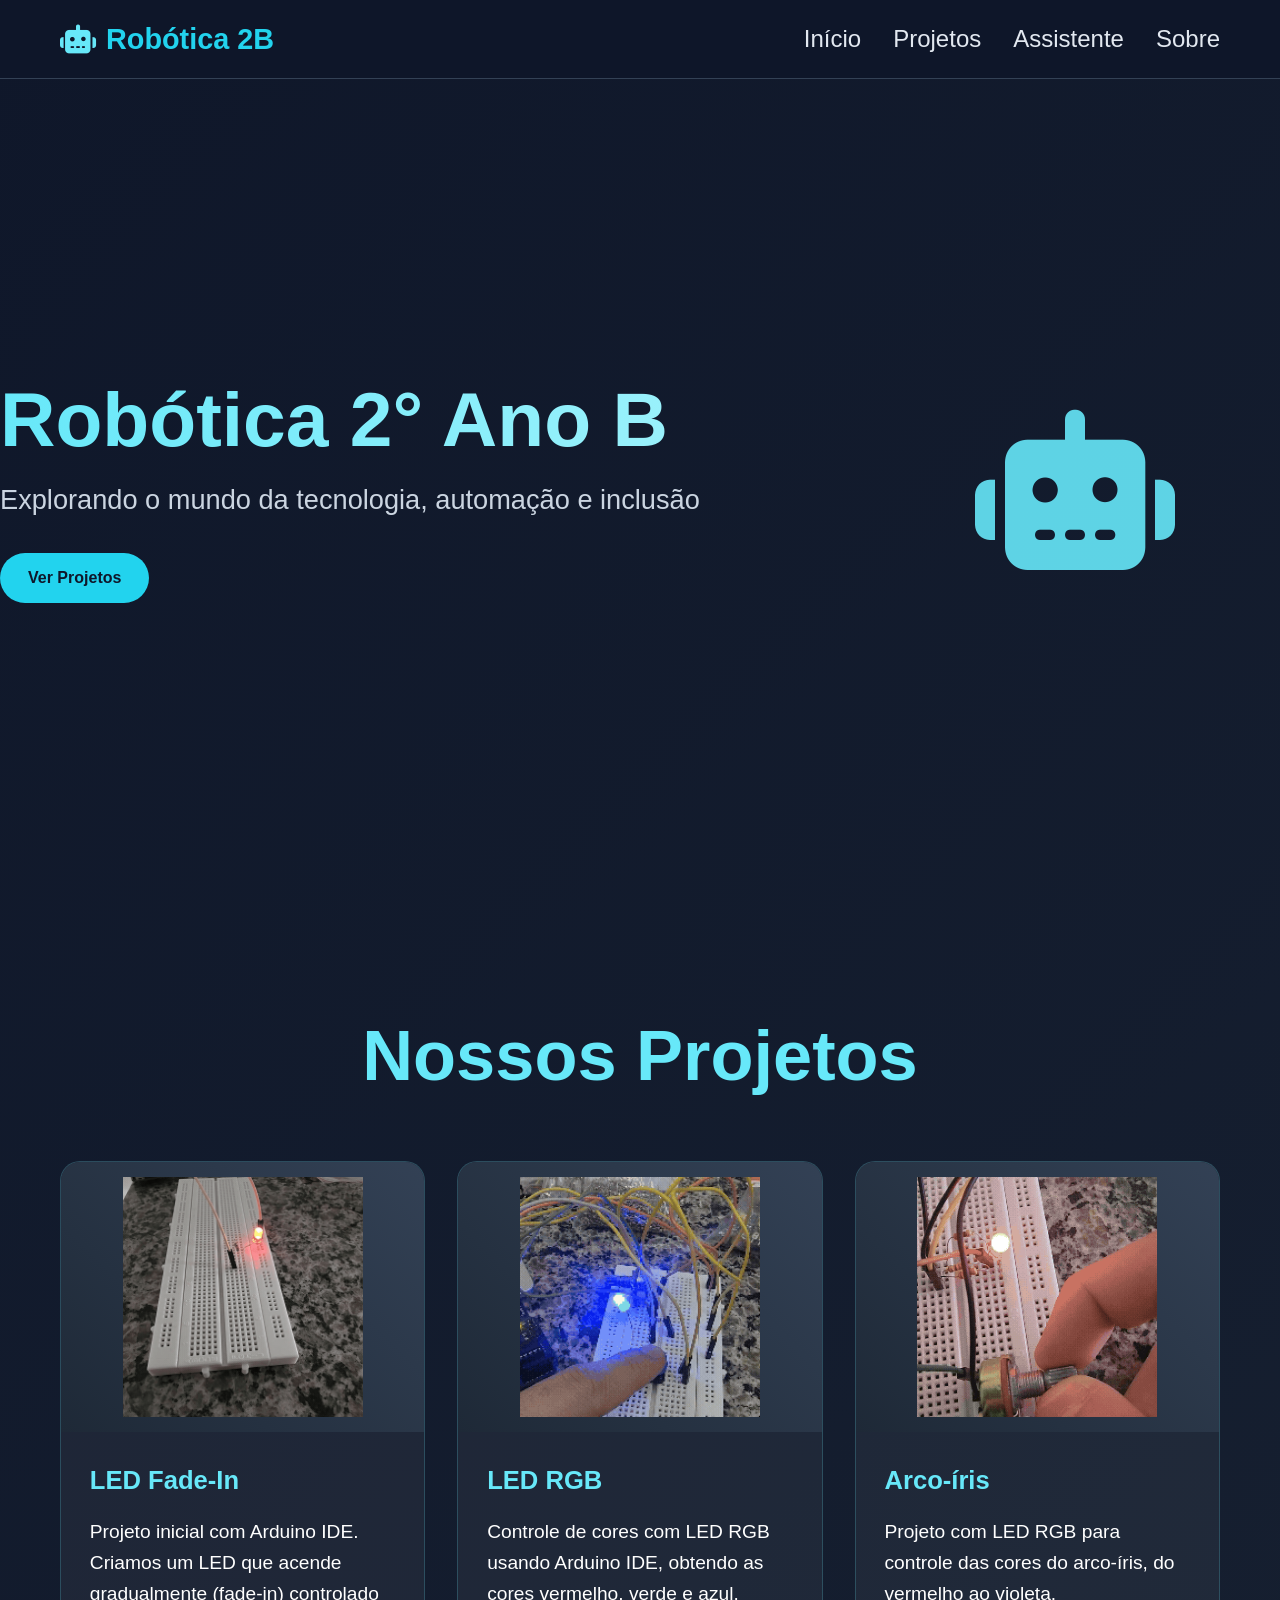
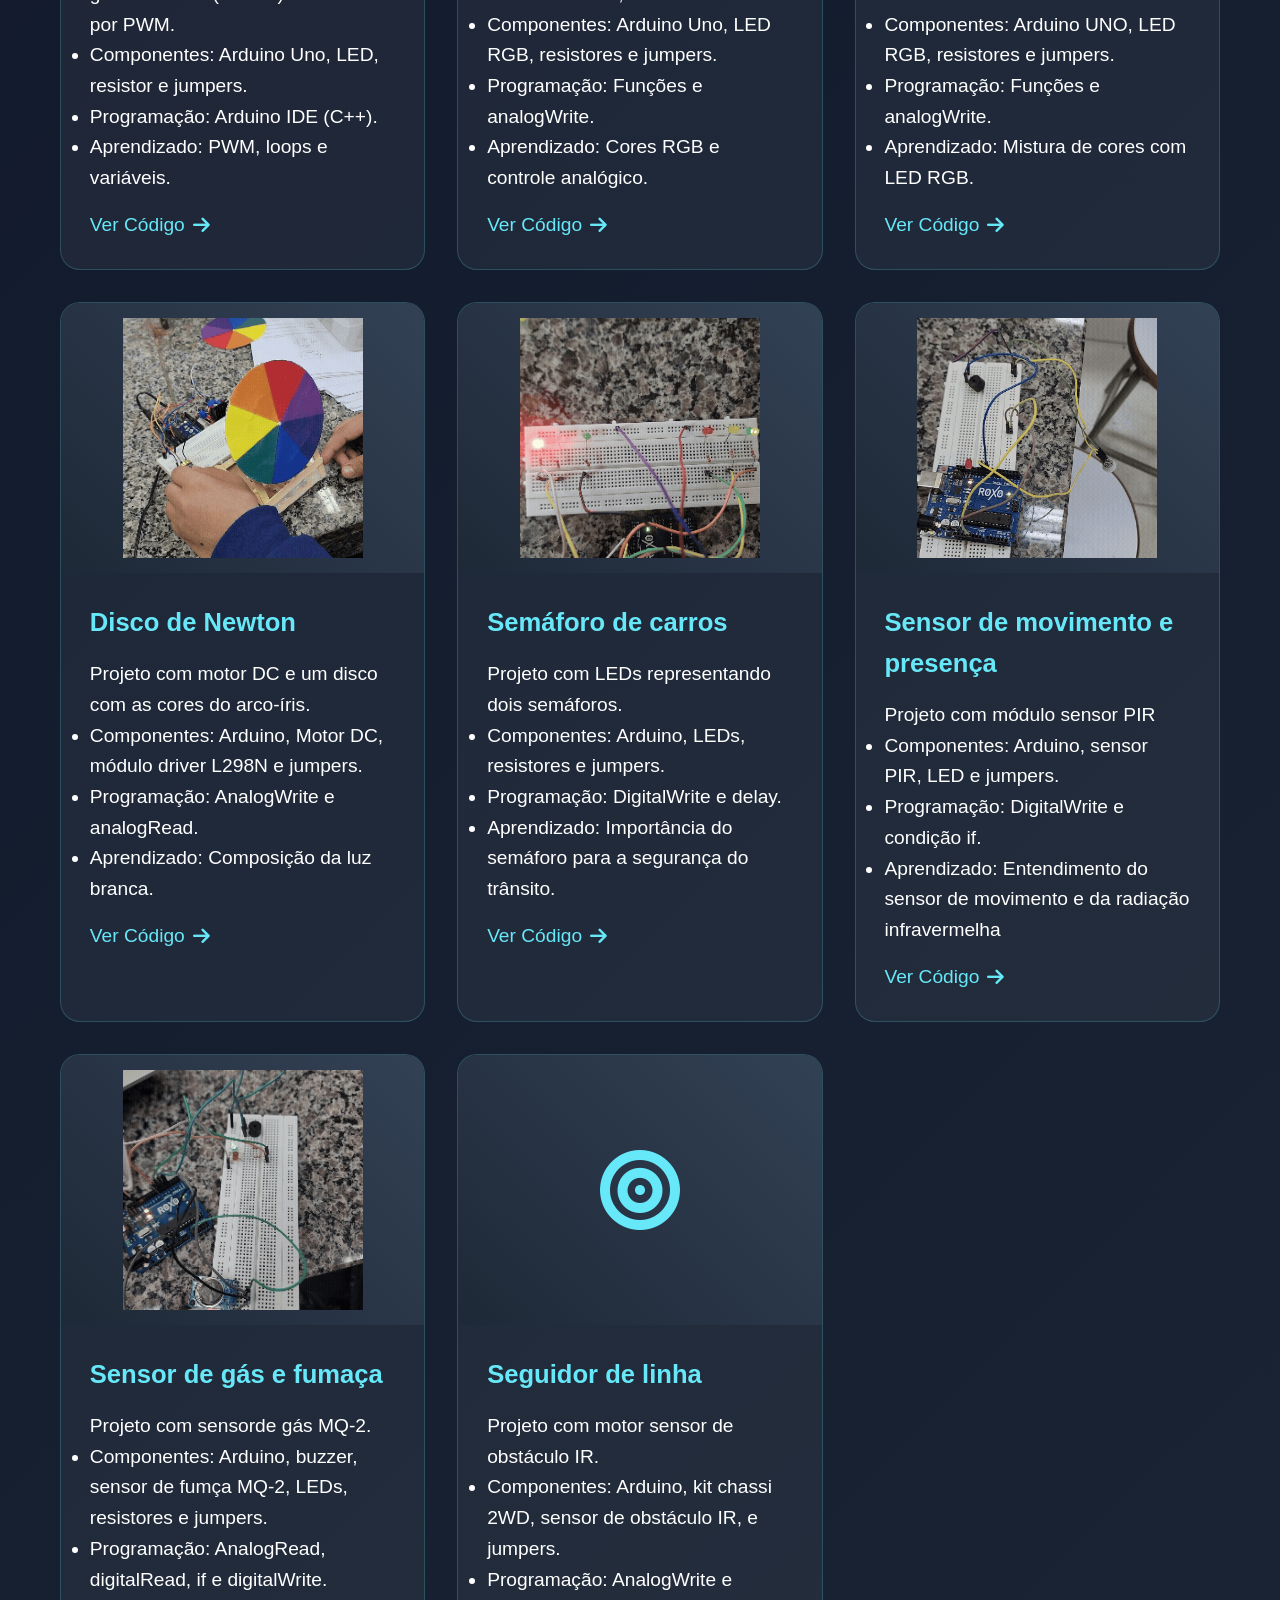
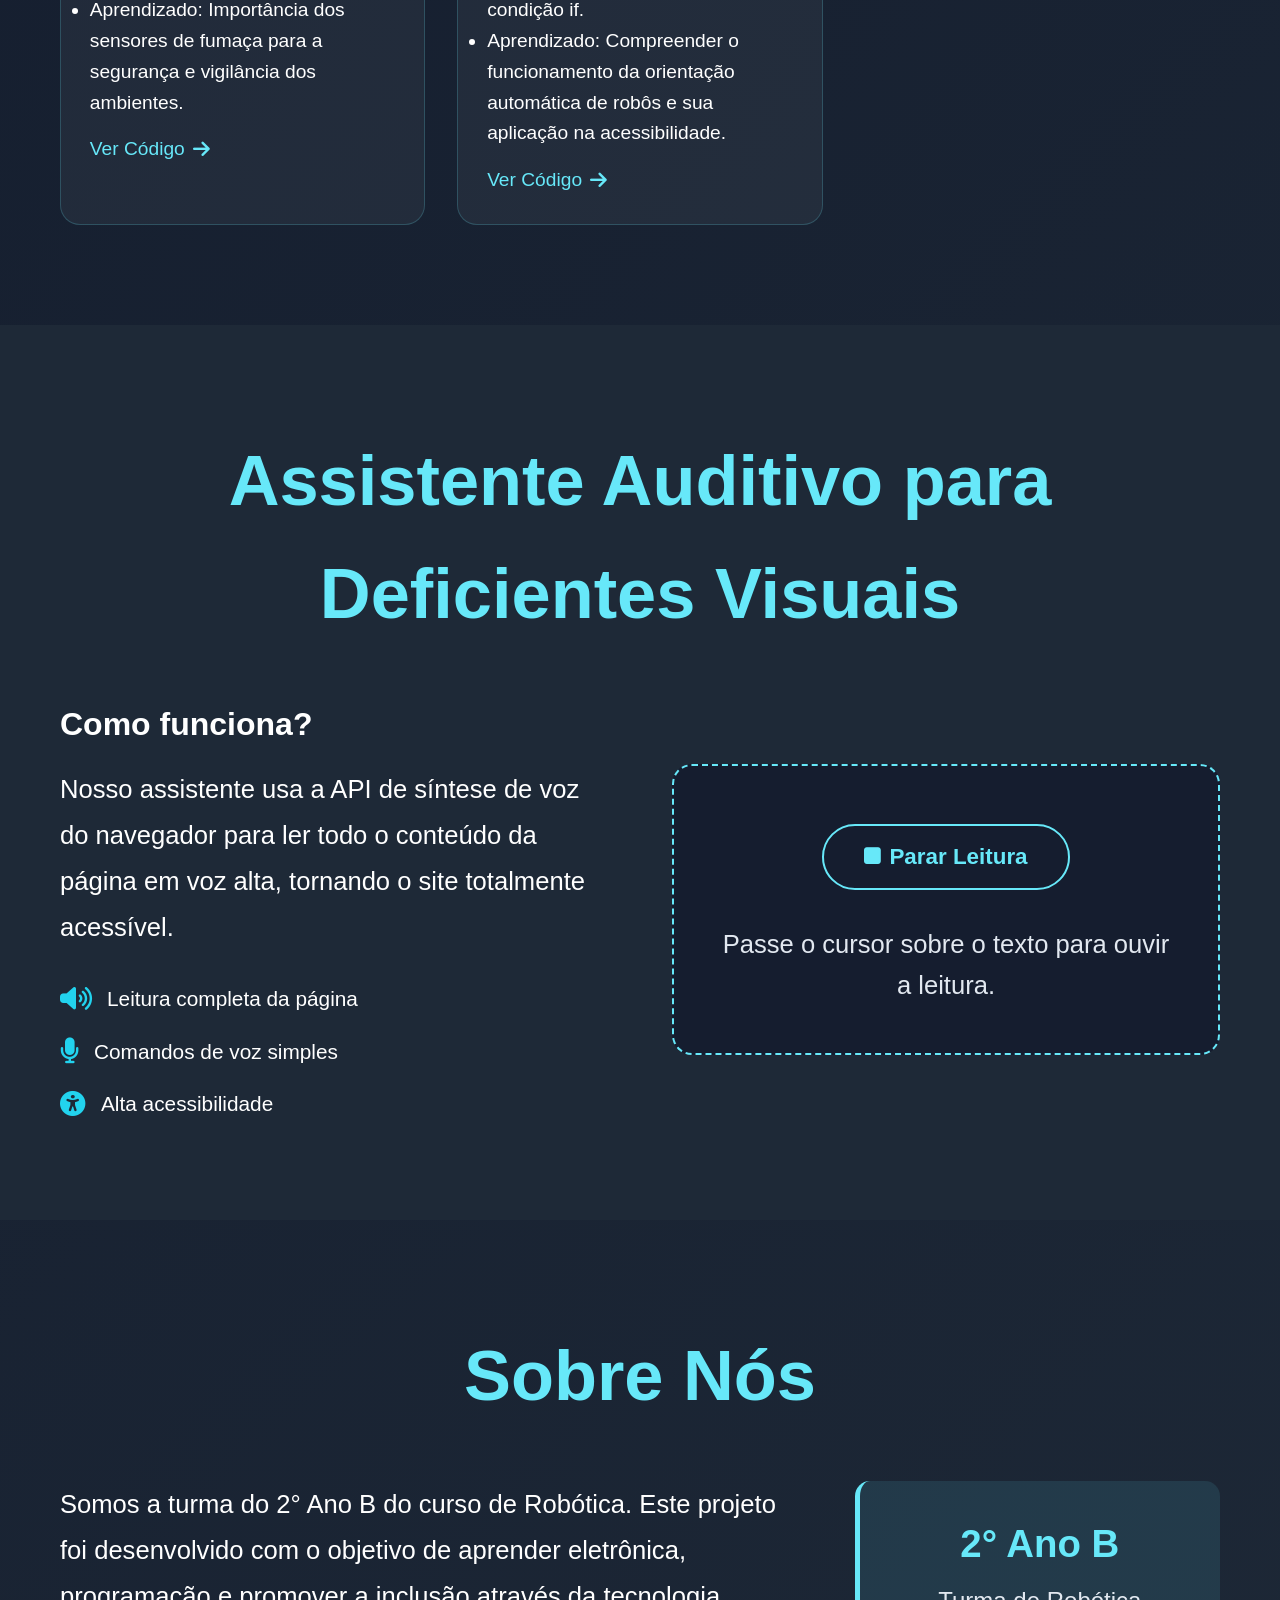
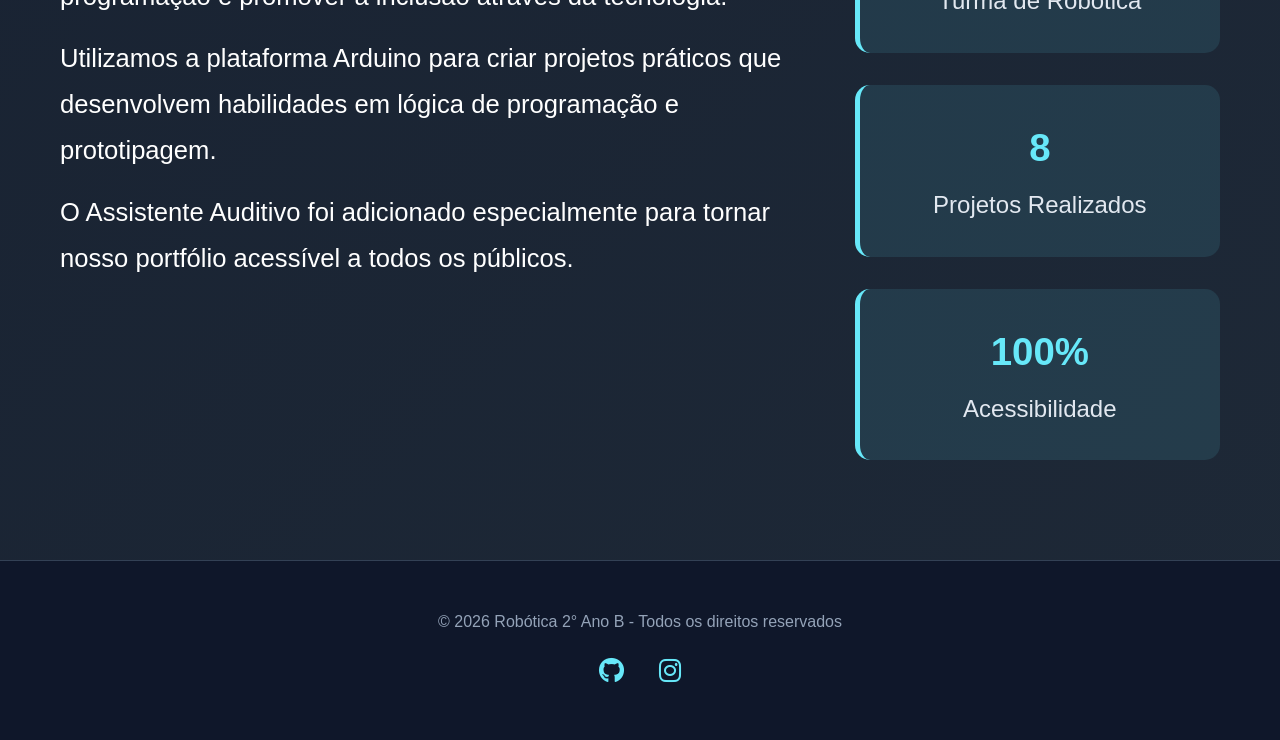
==== index.html @ 0f28f38a "Update index.html" ====
<!DOCTYPE html>
<html lang="pt-BR">
<head>
    <meta charset="UTF-8">
    <meta name="viewport" content="width=device-width, initial-scale=1.0">
    <title>Robótica 2°Ano B</title>
    <link rel="stylesheet" href="style.css">
    <link rel="stylesheet" href="https://cdnjs.cloudflare.com/ajax/libs/font-awesome/6.5.1/css/all.min.css">
</head>
<body>
    <!-- Navbar -->
    <nav class="navbar">
        <div class="container">
            <div class="logo">
                <i class="fas fa-robot"></i>
                <span>Robótica 2B</span>
            </div>
            <ul class="nav-links">
                <li><a href="#home">Início</a></li>
                <li><a href="#projetos">Projetos</a></li>
                <li><a href="#assistente">Assistente</a></li>
                <li><a href="#sobre">Sobre</a></li>
            </ul>
    
        </div>
    </nav>

    <!-- Hero -->
    <section id="home" class="hero">
        <div class="hero-content">
            <h1>Robótica 2° Ano&nbsp;B</h1>
            <p>Explorando o mundo da tecnologia, automação e inclusão</p>
            <div class="hero-buttons">
                <a href="#projetos" class="btn primary">Ver Projetos</a>
                
            </div>
        </div>
        <div class="hero-image">
            <i class="fas fa-robot fa-10x"></i>
        </div>
    </section>

    <!-- Projetos -->
    <section id="projetos" class="section">
        <div class="container">
            <h2>Nossos Projetos</h2>
            <div class="projects-grid">
                
                <!-- Projeto 1 - LED Fade-In -->
                <div class="project-card">
                    <div class="card-image">
                        <img src="img/ledfadein.gif" alt="LED Fade-In" class="project-gif">
                    </div>
                    <div class="card-content">
                        <h3>LED Fade-In</h3>
                        <p>Projeto inicial com Arduino IDE. Criamos um LED que acende gradualmente (fade-in) controlado por PWM.</p>
                        <ul>
                            <li>Componentes: Arduino Uno, LED, resistor e jumpers.</li>
                            <li>Programação: Arduino IDE (C++).</li>
                            <li>Aprendizado: PWM, loops e variáveis.</li>
                        </ul>
                       <a href="Codigos/ledfadein.html"
   target="_blank"
   class="project-link">

    Ver Código

    <i class="fas fa-arrow-right"></i>

</a>
                    </div>
                </div>

                <!-- Projeto 2 - LED RGB -->
                <div class="project-card">
                    <div class="card-image">
                        <img src="img/ledrgb.gif" alt="LED RGB" class="project-gif">
                    </div>
                    <div class="card-content">
                        <h3>LED RGB</h3>
                        <p>Controle de cores com LED RGB usando Arduino IDE, obtendo as cores vermelho, verde e azul.</p>
                        <ul>
                            <li>Componentes: Arduino Uno, LED RGB, resistores e jumpers.</li>
                            <li>Programação: Funções e analogWrite.</li>
                            <li>Aprendizado: Cores RGB e controle analógico.</li>
                        </ul>
                       <a href="Codigos/ledrgb.html"
   target="_blank"
   class="project-link">

    Ver Código

    <i class="fas fa-arrow-right"></i>

</a>
                    </div>
                </div>

                <!-- Projeto 3 - Arco-íris -->
                <div class="project-card">
                    <div class="card-image">
                        <img src="img/arcoiris.gif" alt="Arco-íris" class="project-gif">
                    </div>
                    <div class="card-content">
                        <h3>Arco-íris</h3>
                        <p>Projeto com LED RGB para controle das cores do arco-íris, do vermelho ao violeta.</p>
                        <ul>
                            <li>Componentes: Arduino UNO, LED RGB, resistores e jumpers.</li>
                            <li>Programação: Funções e analogWrite.</li>
                            <li>Aprendizado: Mistura de cores com LED RGB.</li>
                        </ul>
                       <a href="Codigos/arcoiris.html"
   target="_blank"
   class="project-link">

    Ver Código

    <i class="fas fa-arrow-right"></i>

</a>
                    </div>
                </div>
        
                <!-- Projeto 4 - Disco de Newton -->
                <div class="project-card">
                    <div class="card-image">
                        <img src="img/disconewton.gif" alt="Disco de Newton" class="project-gif">
                    </div>
                    <div class="card-content">
                        <h3>Disco de Newton</h3>
                        <p>Projeto com motor DC e um disco com as cores do arco-íris.</p>
                        <ul>
                            <li>Componentes: Arduino, Motor DC, módulo driver L298N e jumpers.</li>
                            <li>Programação: AnalogWrite e analogRead.</li>
                            <li>Aprendizado: Composição da luz branca.</li>
                        </ul>
                         <a href="Codigos/disconewton.html"
   target="_blank"
   class="project-link">

    Ver Código

    <i class="fas fa-arrow-right"></i>

</a>
                    </div>
                </div>
           
                <!-- Projeto 5 - Semáforo de carros -->
                <div class="project-card">
                    <div class="card-image">
                        <img src="img/semaforoduplo.gif" alt="Semáforo duplo de carros" class="project-gif">
                    </div>
                    <div class="card-content">
                        <h3>Semáforo de carros</h3>
                        <p>Projeto com LEDs representando dois semáforos.</p>
                        <ul>
                            <li>Componentes: Arduino, LEDs, resistores e jumpers.</li>
                            <li>Programação: DigitalWrite e delay.</li>
                            <li>Aprendizado: Importância do semáforo para a segurança do trânsito.</li>
                        </ul>
                         <a href="Codigos/semaforo.html"
   target="_blank"
   class="project-link">

    Ver Código

    <i class="fas fa-arrow-right"></i>

</a>
                    </div>
                </div>
            
                <!-- Projeto 6 - Sensor PIR -->
                <div class="project-card">
                    <div class="card-image">
                        <img src="img/sensorpir.gif" alt="Sensor de presença PIR" class="project-gif">
                    </div>
                    <div class="card-content">
                        <h3>Sensor de movimento e presença</h3>
                        <p>Projeto com módulo sensor PIR</p>
                        <ul>
                            <li>Componentes: Arduino, sensor PIR, LED e jumpers.</li>
                            <li>Programação: DigitalWrite e condição if.</li>
                            <li>Aprendizado: Entendimento do sensor de movimento e da radiação infravermelha</li>
                        </ul>
                        <a href="Codigos/sensormovimento.html"
   target="_blank"
   class="project-link">

    Ver Código

    <i class="fas fa-arrow-right"></i>

</a>
                    </div>
                </div>
        
                <!-- Projeto 7 - Sensor de gás -->
                <div class="project-card">
                    <div class="card-image">
                        <img src="img/sensorgas.gif" alt="Sensor de gás e fumaça" class="project-gif">
                    </div>
                    <div class="card-content">
                        <h3>Sensor de gás e fumaça</h3>
                        <p>Projeto com sensorde gás MQ-2.</p>
                        <ul>
                            <li>Componentes: Arduino, buzzer, sensor de fumça MQ-2, LEDs, resistores e jumpers.</li>
                            <li>Programação: AnalogRead, digitalRead, if e digitalWrite.</li>
                            <li>Aprendizado: Importância dos sensores de fumaça para a segurança e vigilância dos ambientes.</li>
                        </ul>
                          <a href="Codigos/sensorgas.html"
   target="_blank"
   class="project-link">

    Ver Código

    <i class="fas fa-arrow-right"></i>

</a>
                    </div>
                </div>
        
                <!-- Projeto 8 - Seguidor de linha -->
                <div class="project-card">
                    <div class="card-image">
                        <i class="fas fa-bullseye fa-5x"></i>
                    </div>
                    <div class="card-content">
                        <h3>Seguidor de linha</h3>
                        <p>Projeto com motor sensor de obstáculo IR.</p>
                        <ul>
                            <li>Componentes: Arduino, kit chassi 2WD, sensor de obstáculo IR, e jumpers.</li>
                            <li>Programação: AnalogWrite e condição if.</li>
                            <li>Aprendizado: Compreender o funcionamento da orientação automática de robôs e sua aplicação na acessibilidade.</li>
                        </ul>
                         <a href="Codigos/seguidorlinha.html"
   target="_blank"
   class="project-link">

    Ver Código

    <i class="fas fa-arrow-right"></i>

</a>
                    </div>
                </div>
            </div>
        </div>
    </section>

    <!-- Assistente Auditivo -->
    <section id="assistente" class="section bg-dark">
        <div class="container">
            <h2>Assistente Auditivo para Deficientes Visuais</h2>
            <div class="assistente-container">
                <div class="assistente-info">
                    <h3>Como funciona?</h3>
                    <p>Nosso assistente usa a API de síntese de voz do navegador para ler todo o conteúdo da página em voz alta, tornando o site totalmente acessível.</p>
                    <div class="features">
                        <div class="feature">
                            <i class="fas fa-volume-up"></i>
                            <span>Leitura completa da página</span>
                        </div>
                        <div class="feature">
                            <i class="fas fa-microphone"></i>
                            <span>Comandos de voz simples</span>
                        </div>
                        <div class="feature">
                            <i class="fas fa-universal-access"></i>
                            <span>Alta acessibilidade</span>
                        </div>
                    </div>
                </div>
                <div class="assistente-demo">
                   
                    <button onclick="stopVoice()" class="btn secondary large">
                        <i class="fas fa-stop"></i> Parar Leitura
                    </button>
                    <p class="demo-text">Passe o cursor sobre o texto para ouvir a leitura.</p>
                </div>
            </div>
        </div>
    </section>

    <!-- Sobre -->
    <section id="sobre" class="section">
        <div class="container">
            <h2>Sobre Nós</h2>
            <div class="about-grid">
                <div class="about-text">
                    <p>Somos a turma do 2° Ano B do curso de Robótica. Este projeto foi desenvolvido com o objetivo de aprender eletrônica, programação e promover a inclusão através da tecnologia.</p>
                    <p>Utilizamos a plataforma Arduino para criar projetos práticos que desenvolvem habilidades em lógica de programação e prototipagem.</p>
                    <p>O Assistente Auditivo foi adicionado especialmente para tornar nosso portfólio acessível a todos os públicos.</p>
                </div>
                <div class="about-stats">
                    <div class="stat">
                        <h3>2° Ano B</h3>
                        <p>Turma de Robótica</p>
                    </div>
                    <div class="stat">
                        <h3>8</h3>
                        <p>Projetos Realizados</p>
                    </div>
                    <div class="stat">
                        <h3>100%</h3>
                        <p>Acessibilidade</p>
                    </div>
                </div>
            </div>
        </div>
    </section>

    <!-- Footer -->
    <footer>
        <div class="container">
            <p>&copy; 2026 Robótica 2° Ano B - Todos os direitos reservados</p>
            <div class="social-links">
                <a href="#"><i class="fab fa-github"></i></a>
                <a href="#"><i class="fab fa-instagram"></i></a>
            </div>
        </div>
    </footer>

    <script src="script.js"></script>
</body>
</html>
---- style.css ----
* {
    margin: 0;
    padding: 0;
    box-sizing: border-box;
}

body {
    font-family: 'Segoe UI', Tahoma, Geneva, Verdana, sans-serif;
    line-height: 1.6;
    color: #FFFFFF;
    background: linear-gradient(135deg, #0f172a 0%, #1e2937 100%);
    overflow-x: hidden;
}

.container {
    max-width: 1200px;
    margin: 0 auto;
    padding: 0 20px;
}

/* Navbar */
.navbar {
    background: rgba(15, 23, 42, 0.95);
    backdrop-filter: blur(10px);
    position: fixed;
    top: 0;
    width: 100%;
    z-index: 1000;
    border-bottom: 1px solid #334155;
}

.navbar .container {
    display: flex;
    justify-content: space-between;
    align-items: center;
    padding: 1rem 20px;
}

.logo {
    display: flex;
    align-items: center;
    gap: 10px;
    font-size: 1.8rem;
    font-weight: bold;
    color: #22d3ee;
}

.logo i {
    color: #67e8f9;
}

.nav-links {
    display: flex;
    gap: 2rem;
    list-style: none;
}

.nav-links a {
    color: #e2e8f0;
    text-decoration: none;
    transition: color 0.3s;
    font-size: 1.5rem;
    font-weight: 500;
}

.nav-links a:hover {
    color: #67e8f9;
}

.voice-btn {
    background: #22d3ee;
    color: #0f172a;
    border: none;
    width: 45px;
    height: 45px;
    border-radius: 50%;
    cursor: pointer;
    display: flex;
    align-items: center;
    justify-content: center;
    font-size: 1.2rem;
    transition: transform 0.3s;
}

.voice-btn:hover {
    transform: scale(1.1);
}

/* Hero */
.hero {
    min-height: 100vh;
    display: flex;
    align-items: center;
    justify-content: space-between;
    color: white;
    padding-top: 80px;
}

.hero-content{
    flex: 2;
    padding-right: 3rem;
}

.hero-image{
    flex: 1;
    display: flex;
    justify-content: center;
    align-items: center;
    color: #67e8f9;
    opacity: 0.9;
}

.hero h1{
    font-size: clamp(3.8rem, 6vw, 5rem);
    line-height: 1.1;
    margin-bottom: 1rem;

    background: linear-gradient(to right, #67e8f9, #a5f3fc);
    -webkit-background-clip: text;
    -webkit-text-fill-color: transparent;
}

.hero p{
    font-size: 1.7rem;
    margin-bottom: 2rem;
    color: #cbd5e1;
}

.btn {
    padding: 12px 28px;
    border: none;
    border-radius: 50px;
    font-weight: 600;
    cursor: pointer;
    transition: all 0.3s;
    text-decoration: none;
    display: inline-flex;
    align-items: center;
    gap: 8px;
}
.hero .container{
    display: flex;
    align-items: center;
    justify-content: space-between;
    width: 100%;
}

.btn.primary {
    background: #22d3ee;
    color: #0f172a;
}

.btn.secondary {
    background: transparent;
    color: #67e8f9;
    border: 2px solid #67e8f9;
}

.btn:hover {
    transform: translateY(-3px);
    box-shadow: 0 10px 20px rgba(103, 232, 249, 0.3);
}

.hero-buttons {
    display: flex;
    gap: 1rem;
}

.hero-image {
    flex: 1;
    display: flex;
    justify-content: center;
    align-items: center;
    color: #67e8f9;
    opacity: 0.9;
}

/* Section Geral */
.section {
    padding: 100px 0;
}

.bg-dark {
    background: #1e2937;
    color: white;
}

h2 {
    text-align: center;
    font-size: 4.4rem;
    margin-bottom: 3rem;
    color: #67e8f9;
}

/* Projetos */
.projects-grid {
    display: grid;
    grid-template-columns: repeat(auto-fit, minmax(320px, 1fr));
    gap: 2rem;
}

.project-card {
    background: rgba(255,255,255,0.05);
    border-radius: 20px;
    overflow: hidden;
    transition: transform 0.4s, box-shadow 0.4s;
    border: 1px solid rgba(103, 232, 249, 0.2);
}

.project-card:hover {
    transform: translateY(-15px);
    box-shadow: 0 20px 40px rgba(103, 232, 249, 0.15);
}

.card-image {
    height: 270px;
    background: linear-gradient(45deg, #1e2937, #334155);
    display: flex;
    align-items: center;
    justify-content: center;
    color: #67e8f9;
}

.card-content {
    font-size: 1.2rem;
    padding: 1.8rem;
}

.card-content h3 {
    color: #67e8f9;
    font-size: 1.6rem;
    margin-bottom: 1rem;
}

.project-link {
    color: #67e8f9;
    text-decoration: none;
    display: inline-flex;
    align-items: center;
    gap: 8px;
    margin-top: 1rem;
    font-weight: 500;
}

/* Assistente */
.assistente-container {
    display: grid;
    grid-template-columns: 1fr 1fr;
    gap: 4rem;
    align-items: center;
}
.assistente-info p{
    font-size: 1.6rem;
    line-height: 1.8;
}
.assistente-info h3{
    font-size: 2.0rem;
    margin-bottom: 1rem;
}

.features {
    display: flex;
    flex-direction: column;
    gap: 1.2rem;
    margin-top: 2rem;
}

.feature {
    display: flex;
    align-items: center;
    gap: 15px;
    font-size: 1.3rem;
}

.feature i {
    color: #22d3ee;
    font-size: 1.6rem;
}

.assistente-demo {
    background: rgba(15, 23, 42, 0.6);
    padding: 3rem;
    border-radius: 20px;
    text-align: center;
    border: 2px dashed #67e8f9;
}

.btn.large {
    padding: 18px 40px;
    font-size: 1.4rem;
    margin: 10px;
}

.demo-text {
    font-size: 1.6rem;
    line-height: 1.6;
    margin-top: 1.5rem;
    color: #e2e8f0;
}

/* Sobre */
.about-grid {
    display: grid;
    grid-template-columns: 2fr 1fr;
    gap: 4rem;
}
.about-text p{
    font-size: 1.6rem;
    line-height: 1.8;
    margin-bottom: 1rem;
}

.about-stats {
    display: flex;
    flex-direction: column;
    gap: 2rem;
}

.stat {
    background: rgba(103, 232, 249, 0.1);
    padding: 2rem;
    border-radius: 15px;
    text-align: center;
    border-left: 5px solid #67e8f9;
}

.stat h3 {
    font-size: 2.4rem;
    color: #67e8f9;
    margin-bottom: 0.5rem;
}

.stat p {
    font-size: 1.5rem;
    color: #e2e8f0;
}

/* Footer */
footer {
    background: #0f172a;
    padding: 3rem 0;
    text-align: center;
    color: #94a3b8;
    border-top: 1px solid #334155;
}

.social-links {
    margin-top: 1rem;
}

.social-links a {
    color: #67e8f9;
    font-size: 1.6rem;
    margin: 0 15px;
}

/* Responsivo */
@media (max-width: 768px) {
    .hero h1 {
        font-size: 2.8rem;
    }
    .assistente-container {
        grid-template-columns: 1fr;
    }
    .about-grid {
        grid-template-columns: 1fr;
    }
}
.project-gif{
    width: 240px;
    height: 240px;
    object-fit: contain;
}
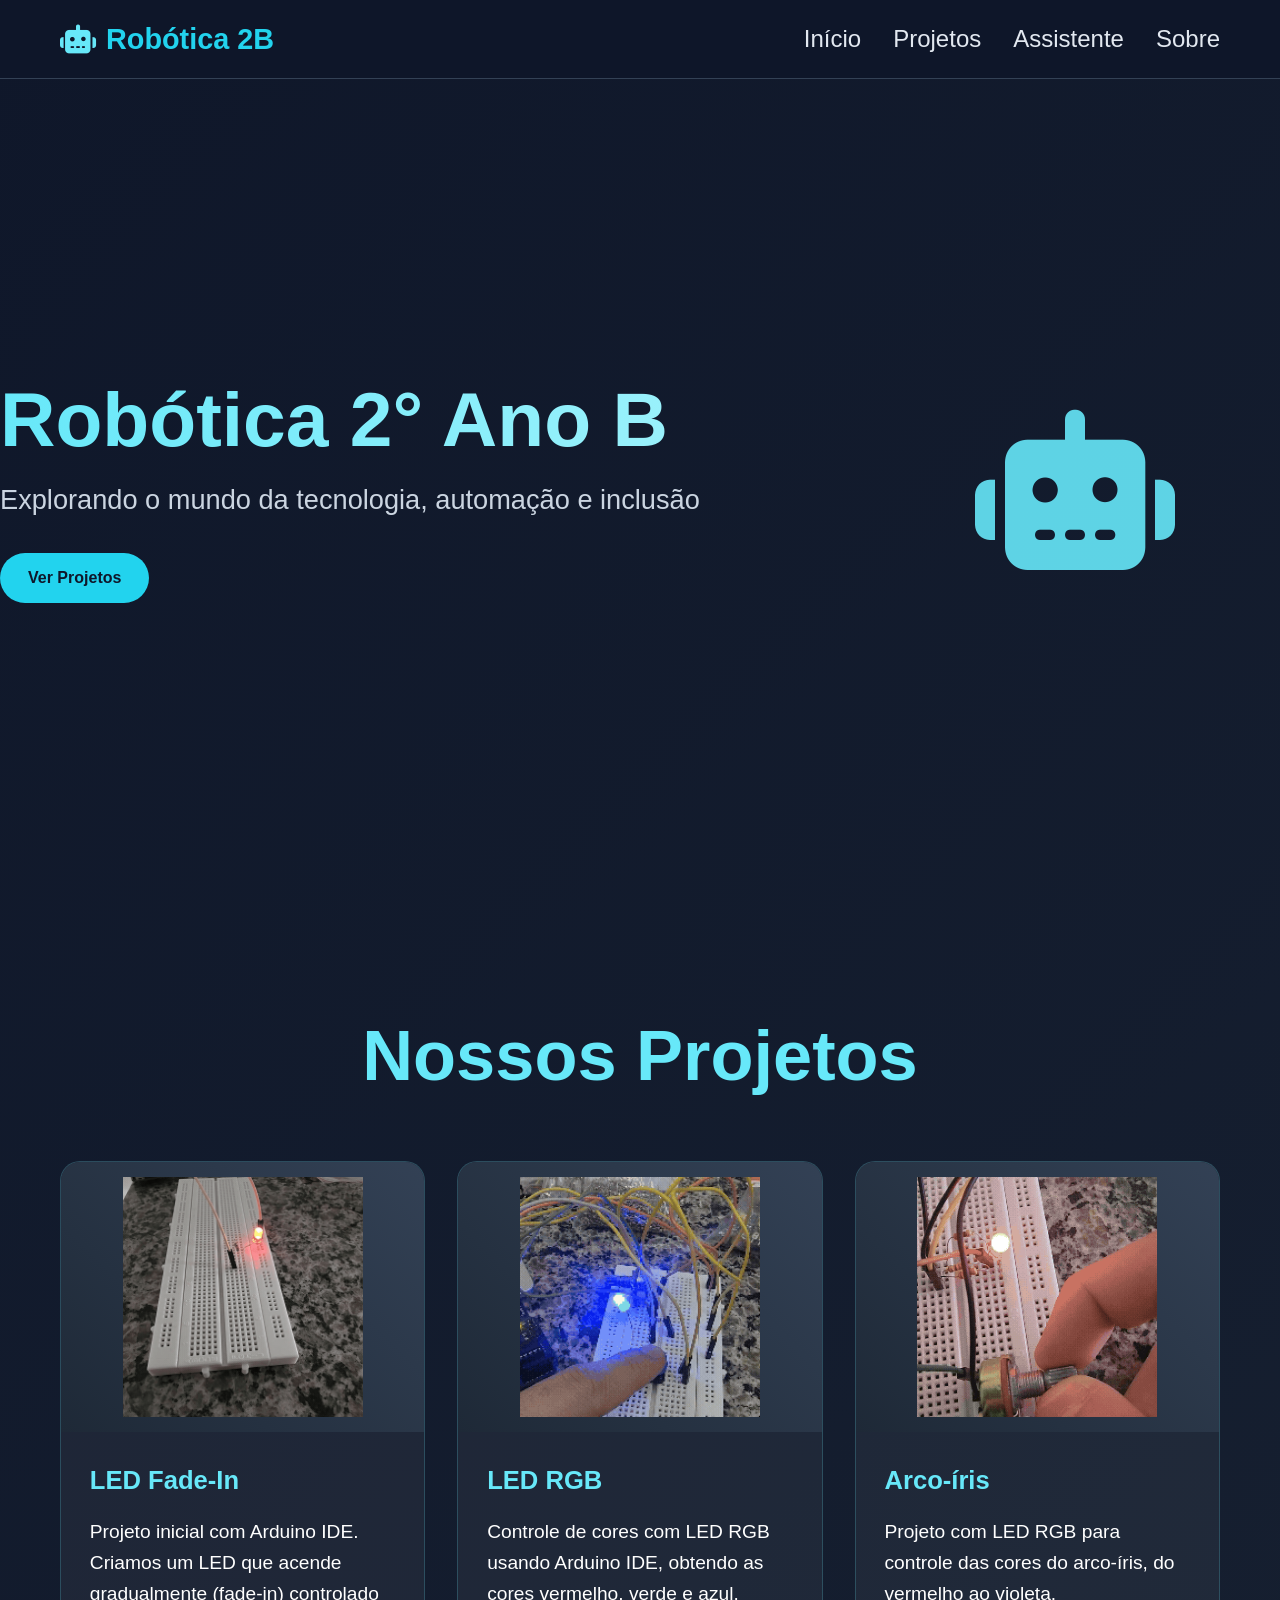
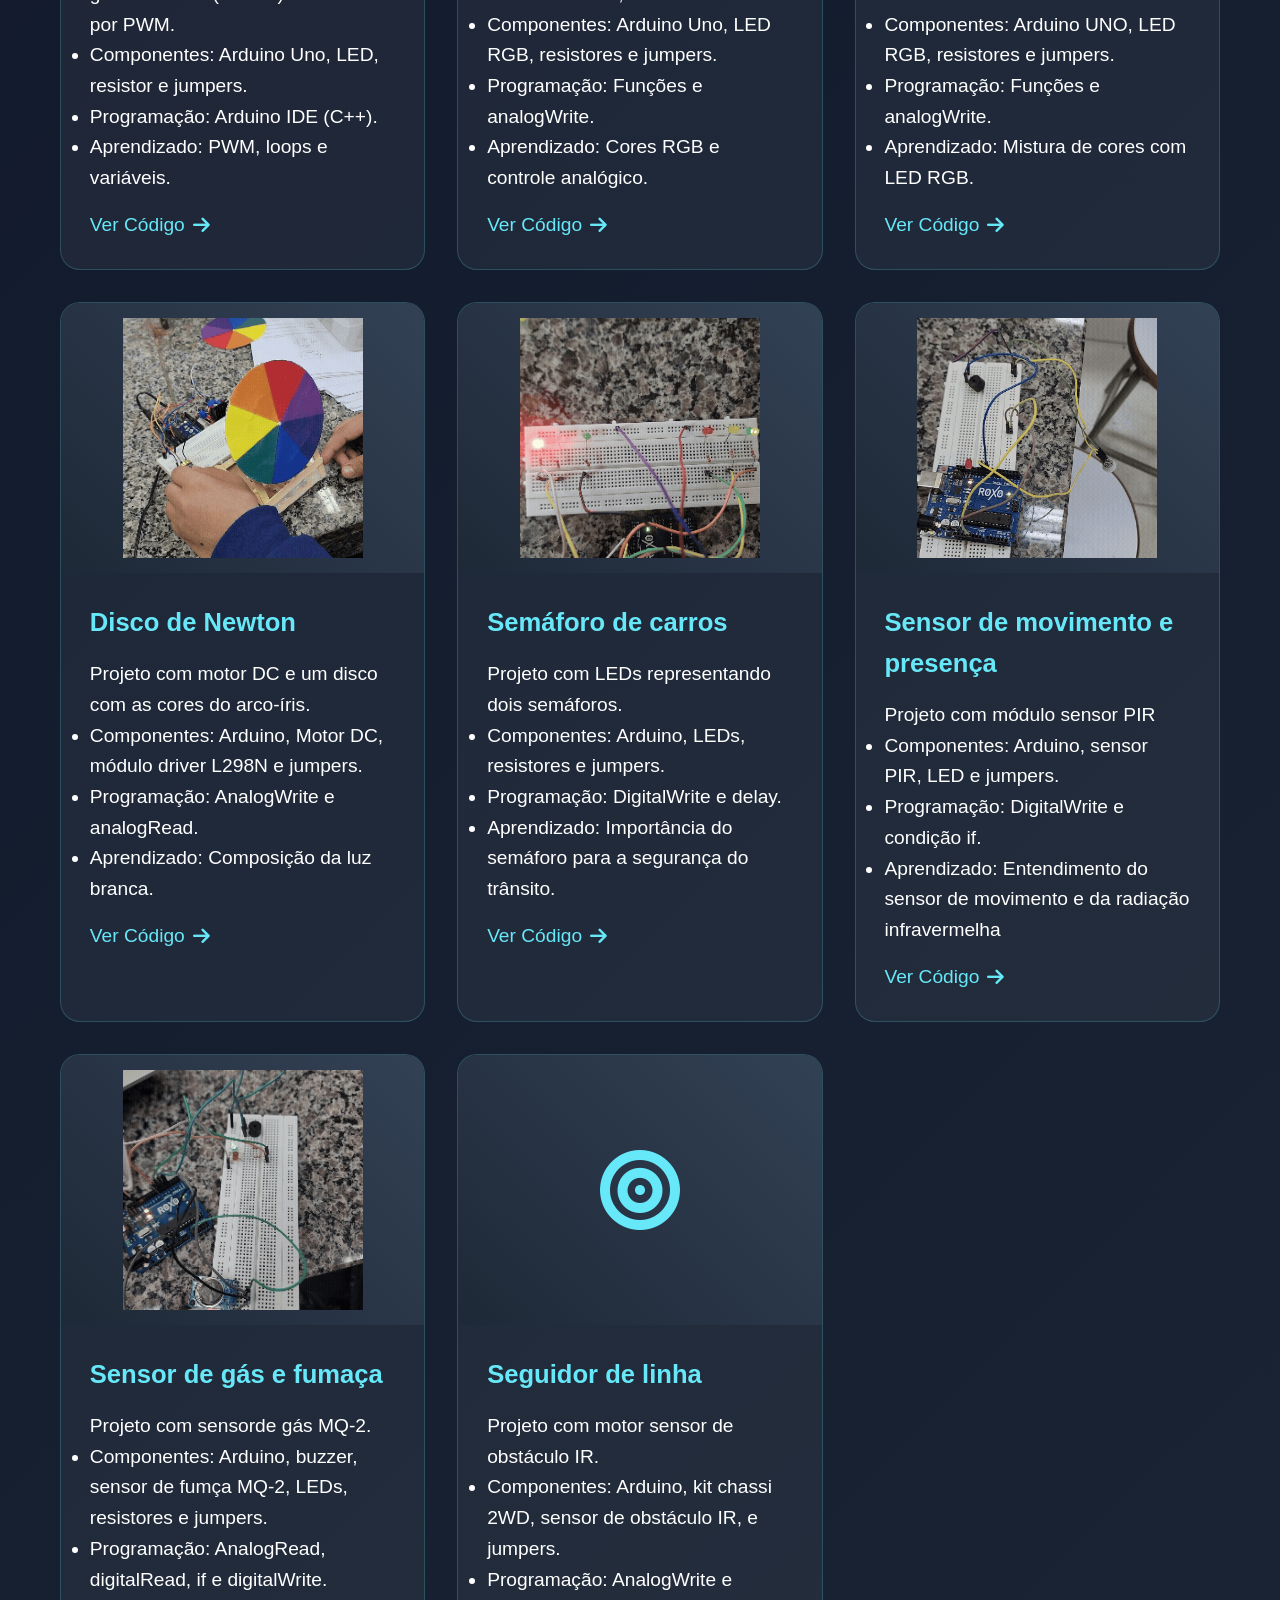
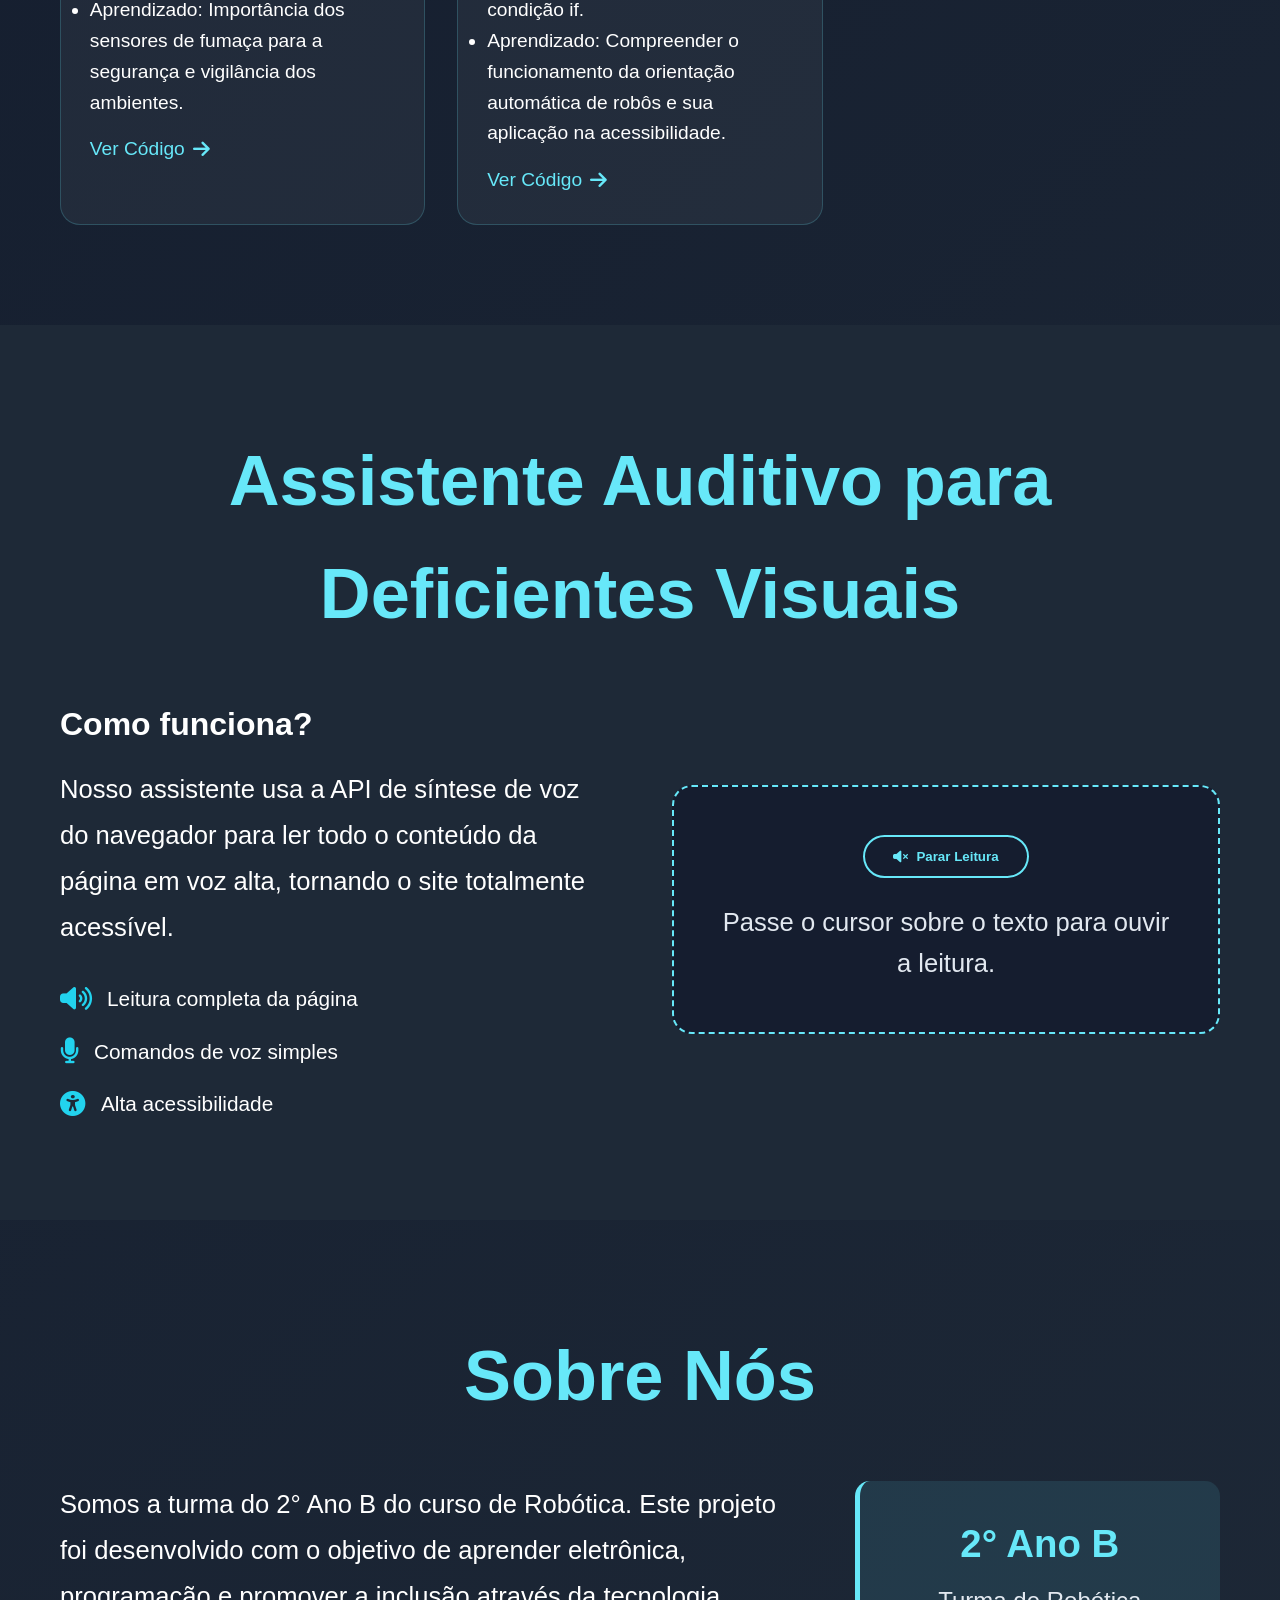
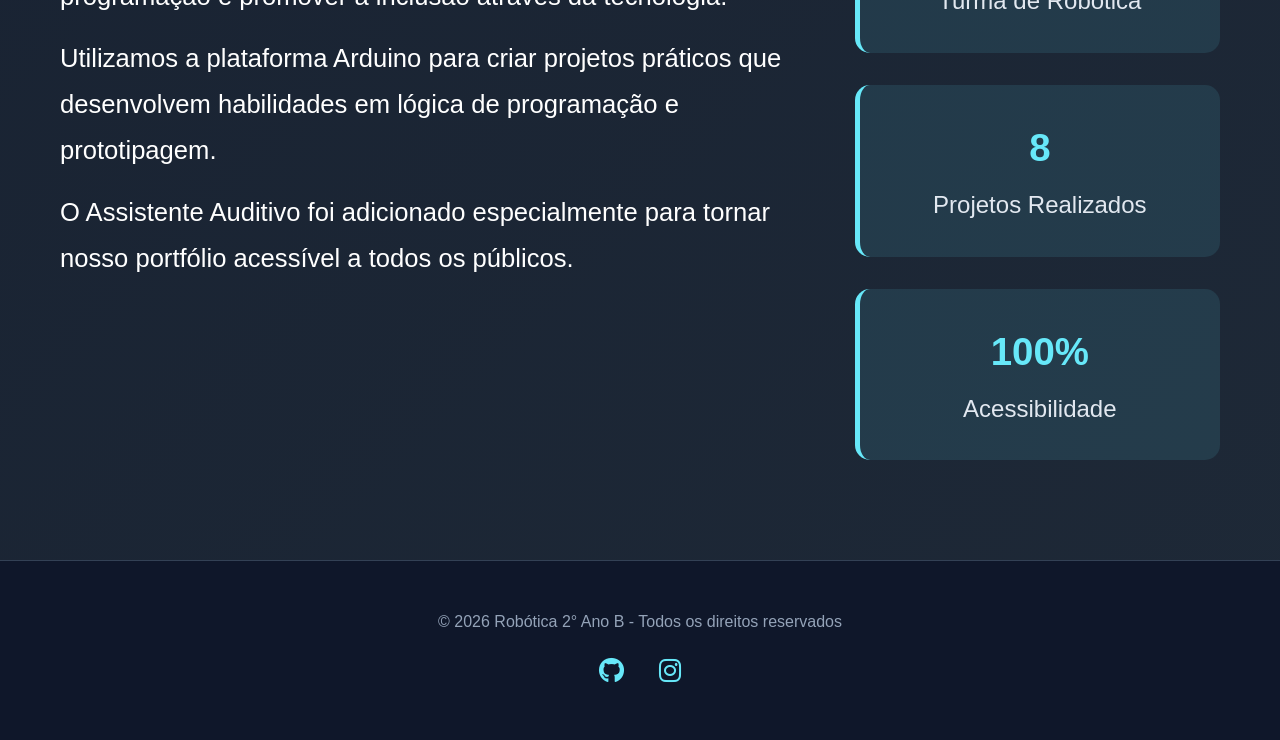
==== commit 4ae39c10: "Update index.html" ====
--- a/index.html
+++ b/index.html
@@ -274,9 +274,13 @@
                 </div>
                 <div class="assistente-demo">
                    
-                    <button onclick="stopVoice()" class="btn secondary large">
-                        <i class="fas fa-stop"></i> Parar Leitura
-                    </button>
+                    <button
+                onclick="stopVoice()"
+                class="btn secondary"
+                aria-label="Botão para parar a leitura automática do site">
+                <i class="fas fa-volume-mute"></i>
+                Parar Leitura
+            </button>
                     <p class="demo-text">Passe o cursor sobre o texto para ouvir a leitura.</p>
                 </div>
             </div>
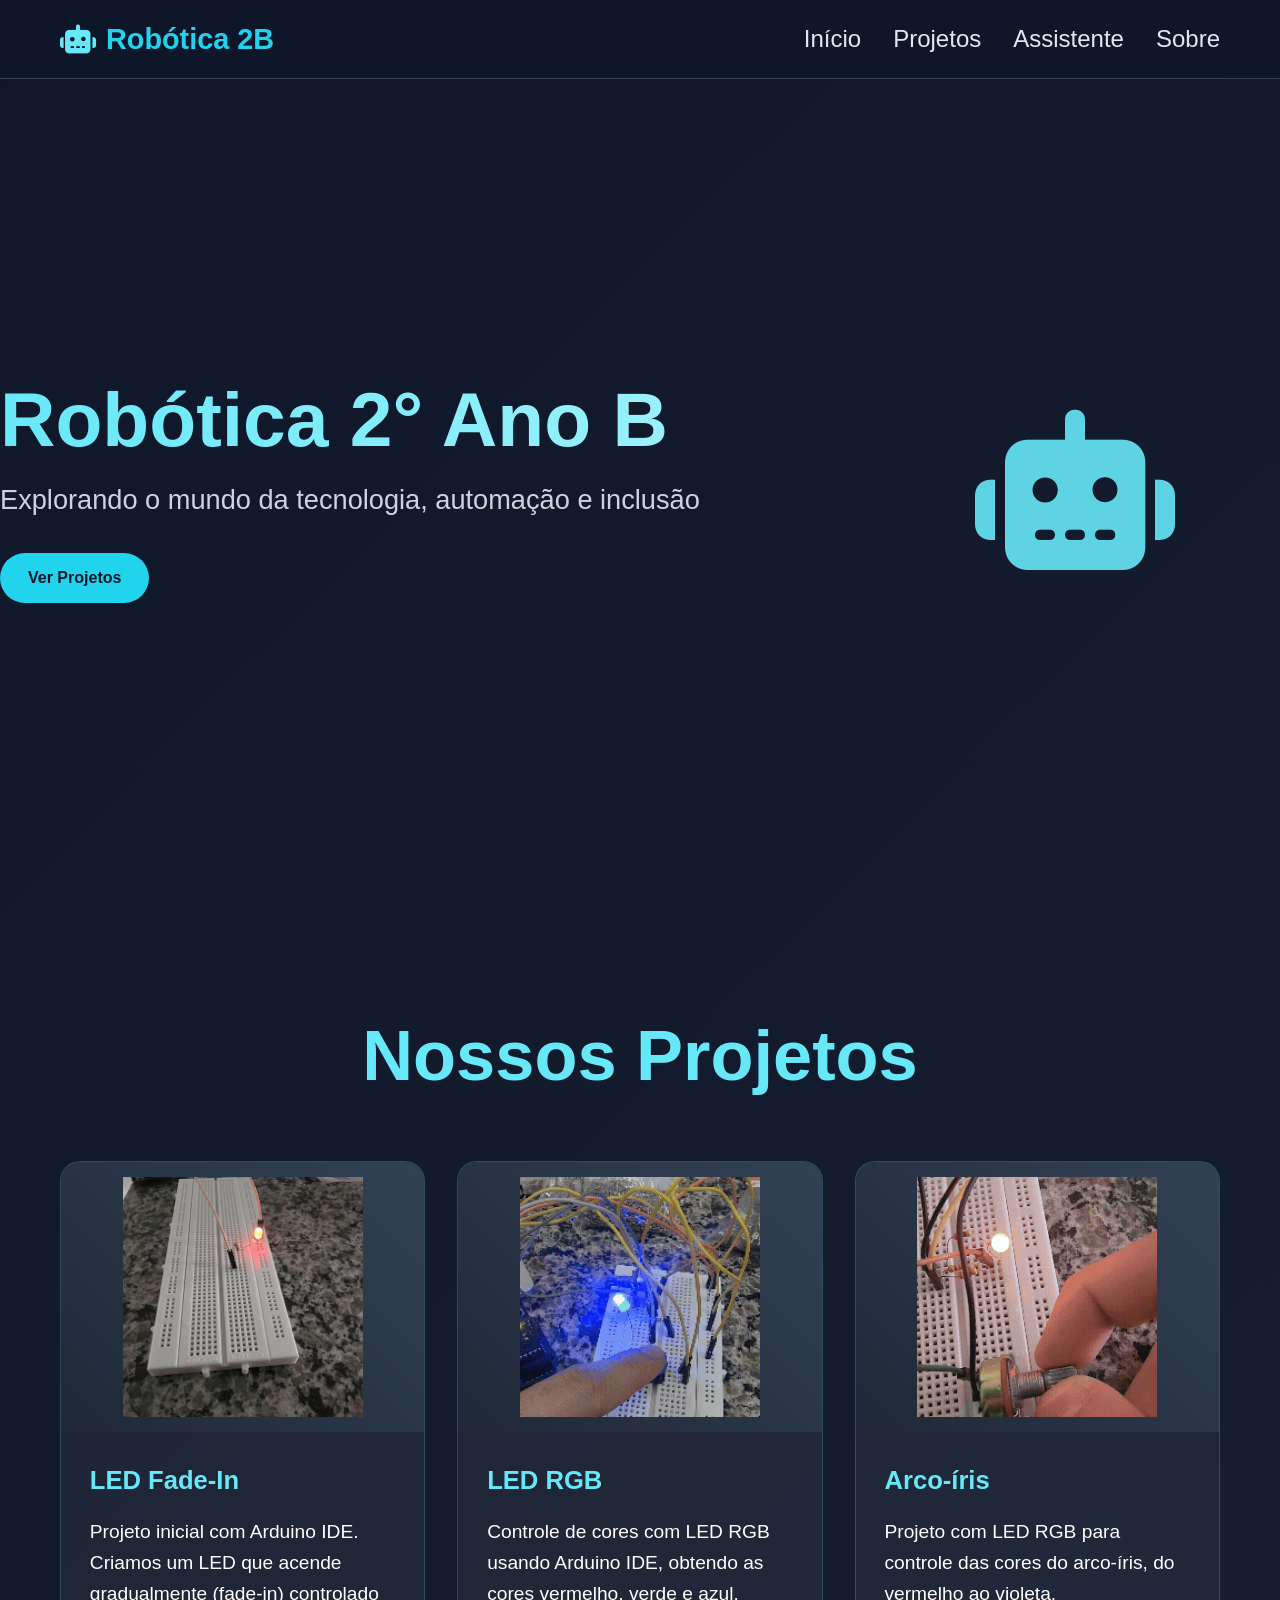
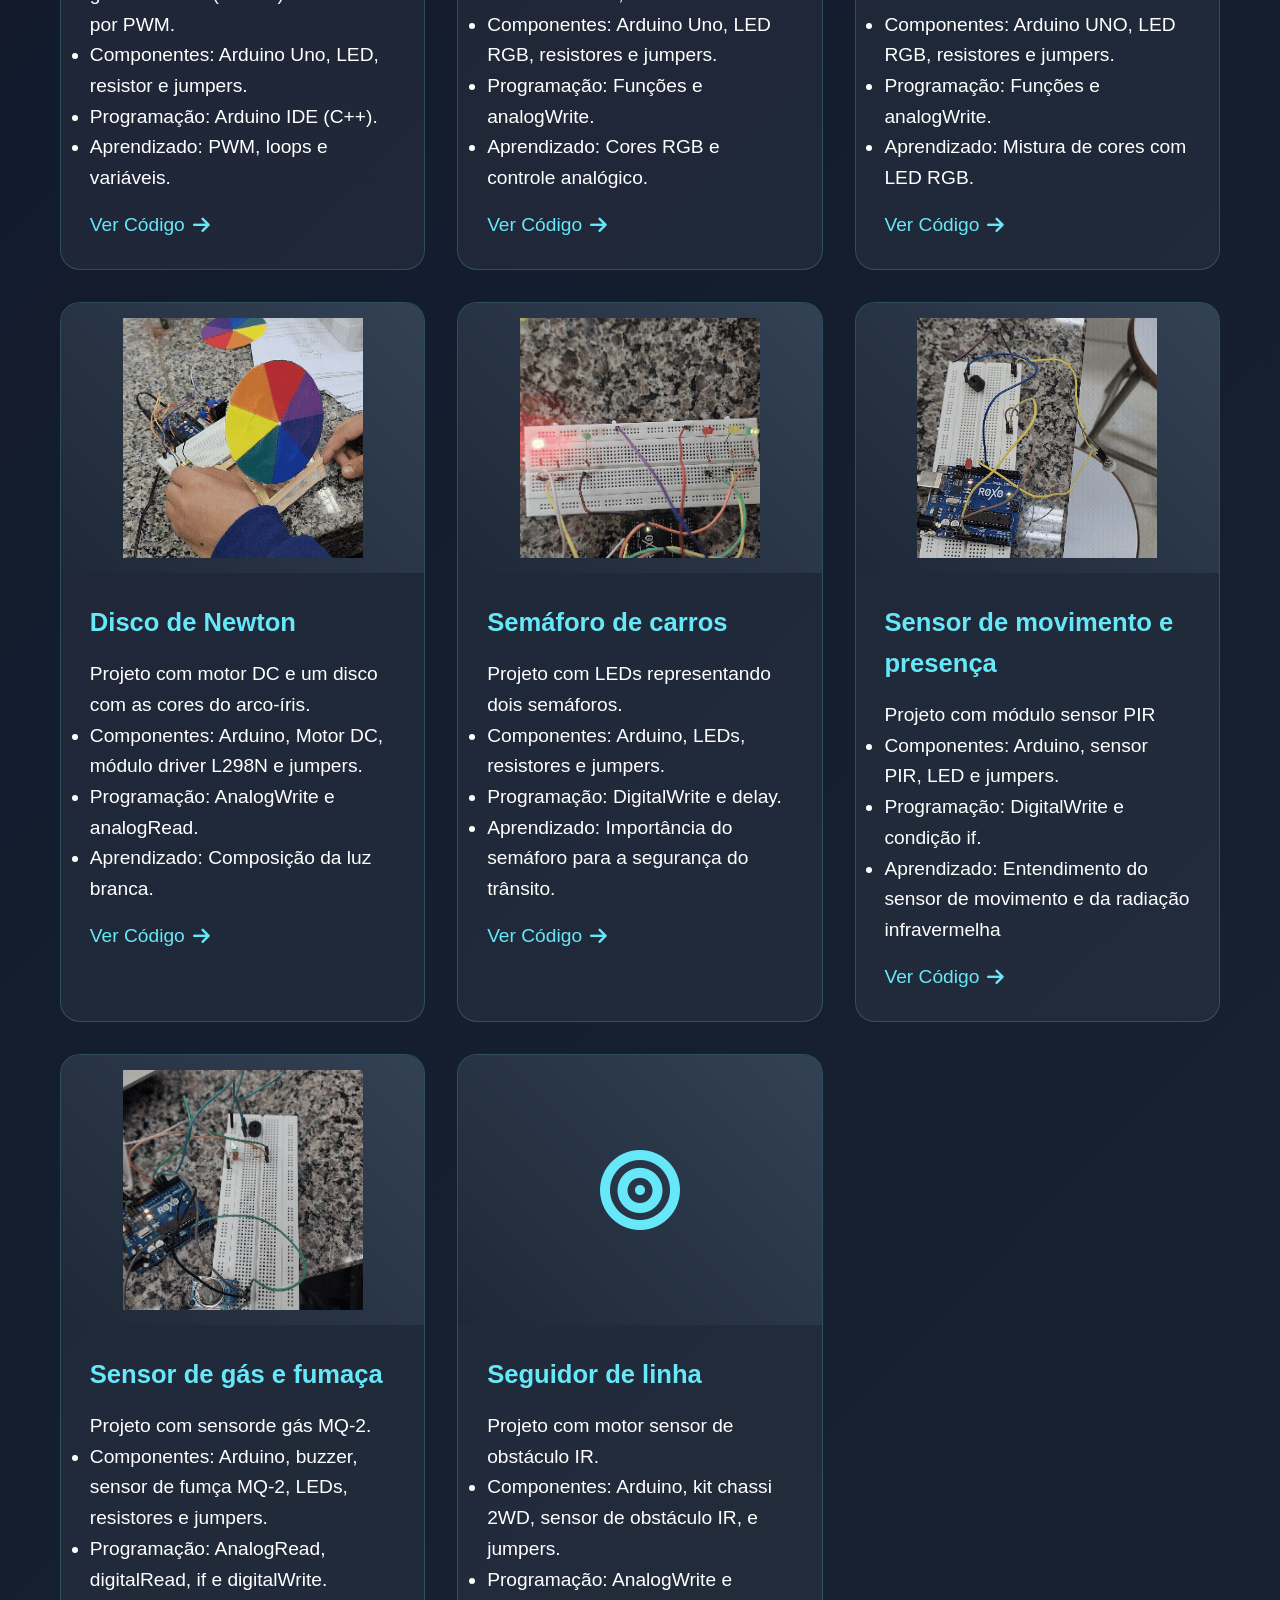
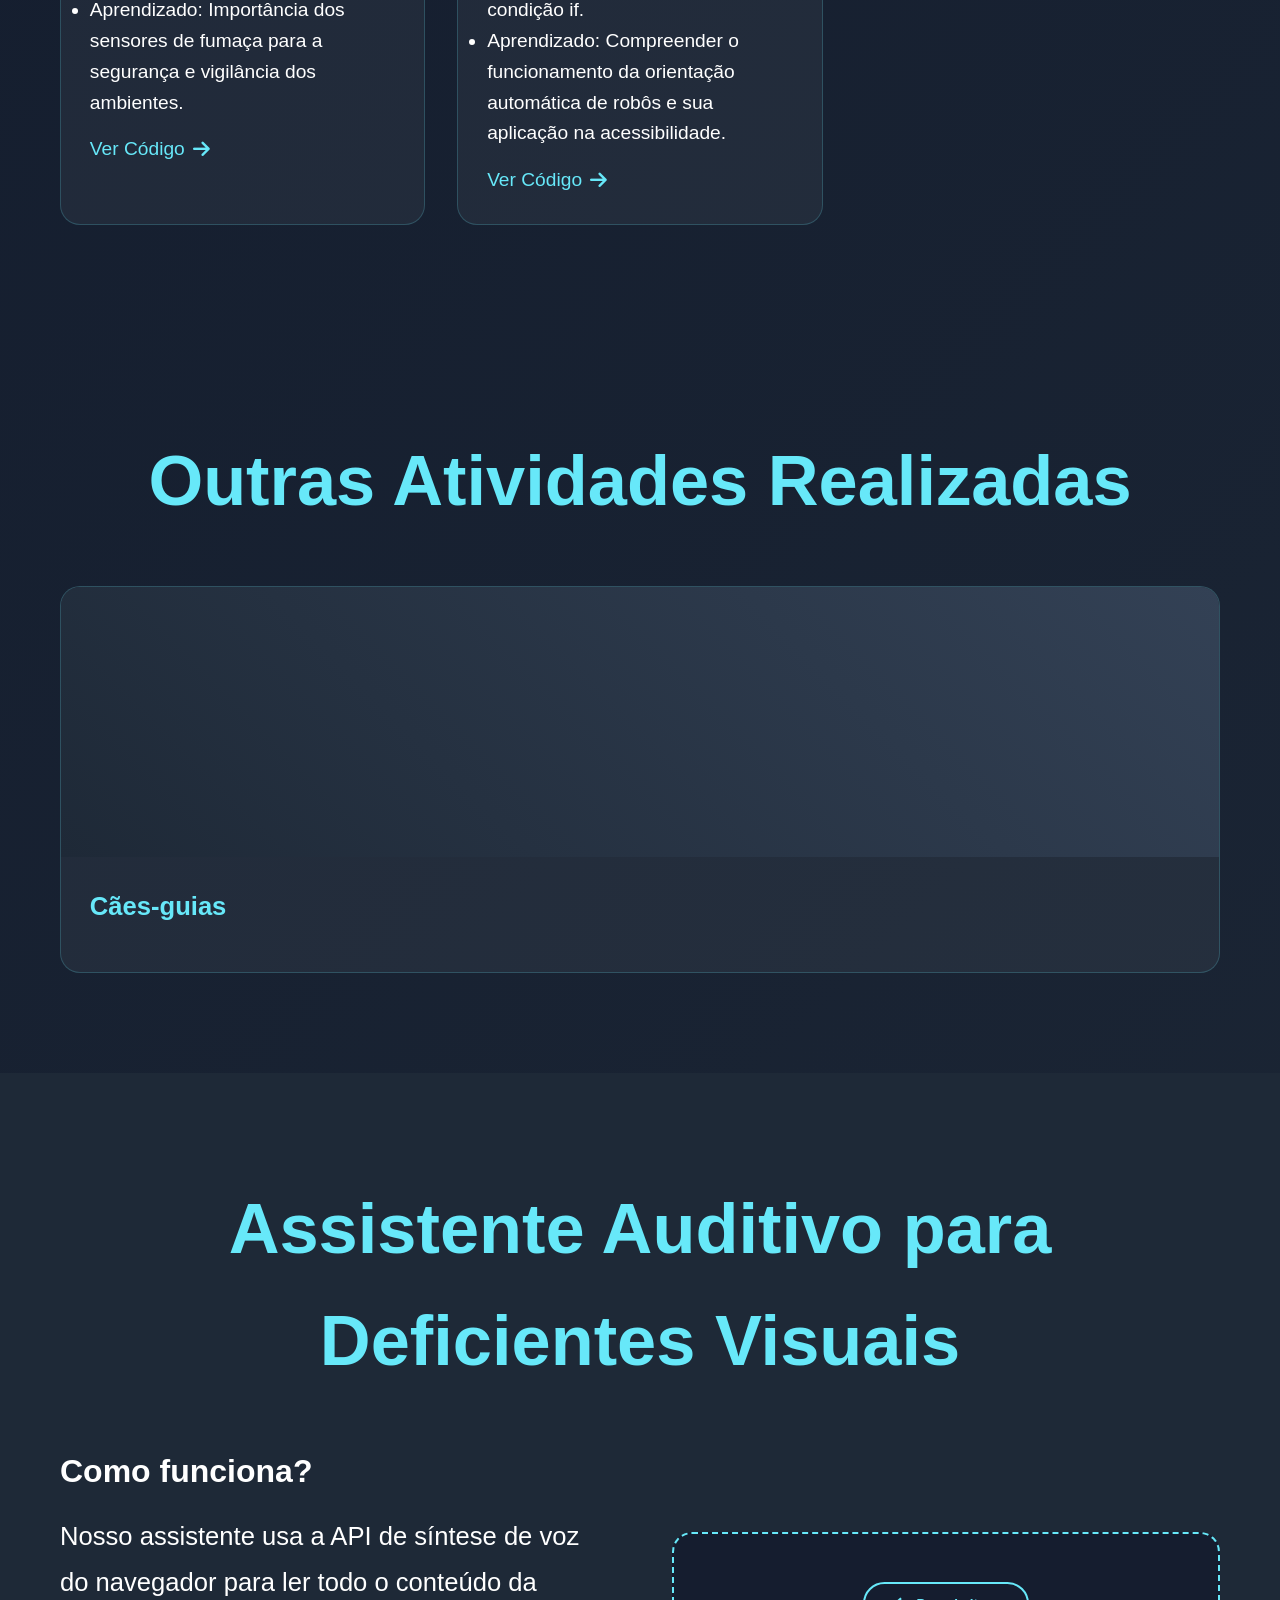
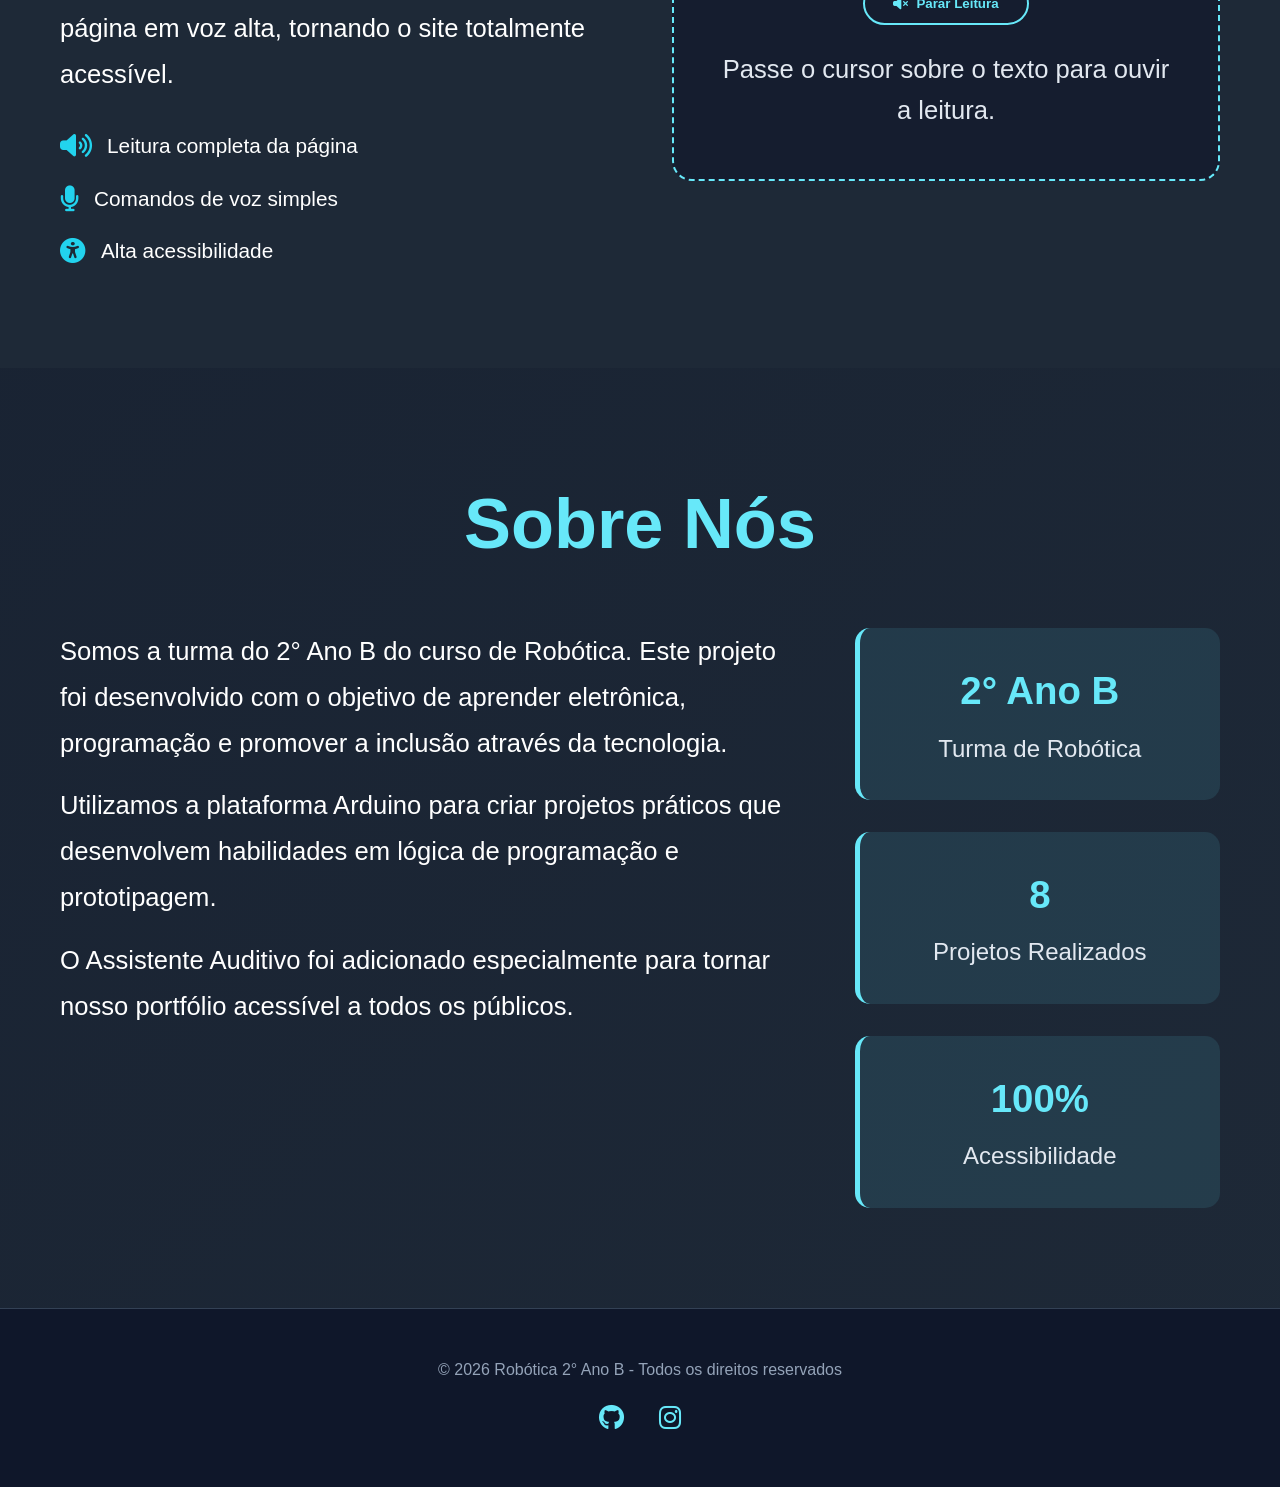
==== commit 27f38460: "Update index.html" ====
--- a/index.html
+++ b/index.html
@@ -248,7 +248,38 @@
             </div>
         </div>
     </section>
-
+<!-- Outras Atividades Realizadas -->
+<section class="section">
+    <div class="container">
+
+        <h2>Outras Atividades Realizadas</h2>
+
+        <div class="projects-grid">
+
+            <!-- Atividade 1 -->
+            <div class="project-card">
+
+                <div class="card-image">
+                   <video class="project-video" autoplay muted loop playsinline>
+                        <source src="img/atividade1.mp4" type="video/mp4">
+                        Seu navegador não suporta vídeos.
+                    </video>
+                </div>
+
+                <div class="card-content">
+
+                    <h3>Cães-guias</h3>
+
+                
+
+                </div>
+
+            </div>
+
+        </div>
+
+    </div>
+</section>
     <!-- Assistente Auditivo -->
     <section id="assistente" class="section bg-dark">
         <div class="container">
--- a/style.css
+++ b/style.css
@@ -371,3 +371,20 @@
     height: 240px;
     object-fit: contain;
 }
+.copy-btn {
+    background: #22d3ee;
+    color: #0f172a;
+    border: none;
+    padding: 14px 28px;
+    border-radius: 10px;
+    cursor: pointer;
+    font-size: 18px;
+    font-weight: bold;
+    margin-bottom: 20px;
+    transition: 0.3s;
+}
+
+.copy-btn:hover {
+    background: #67e8f9;
+    transform: scale(1.05);
+}
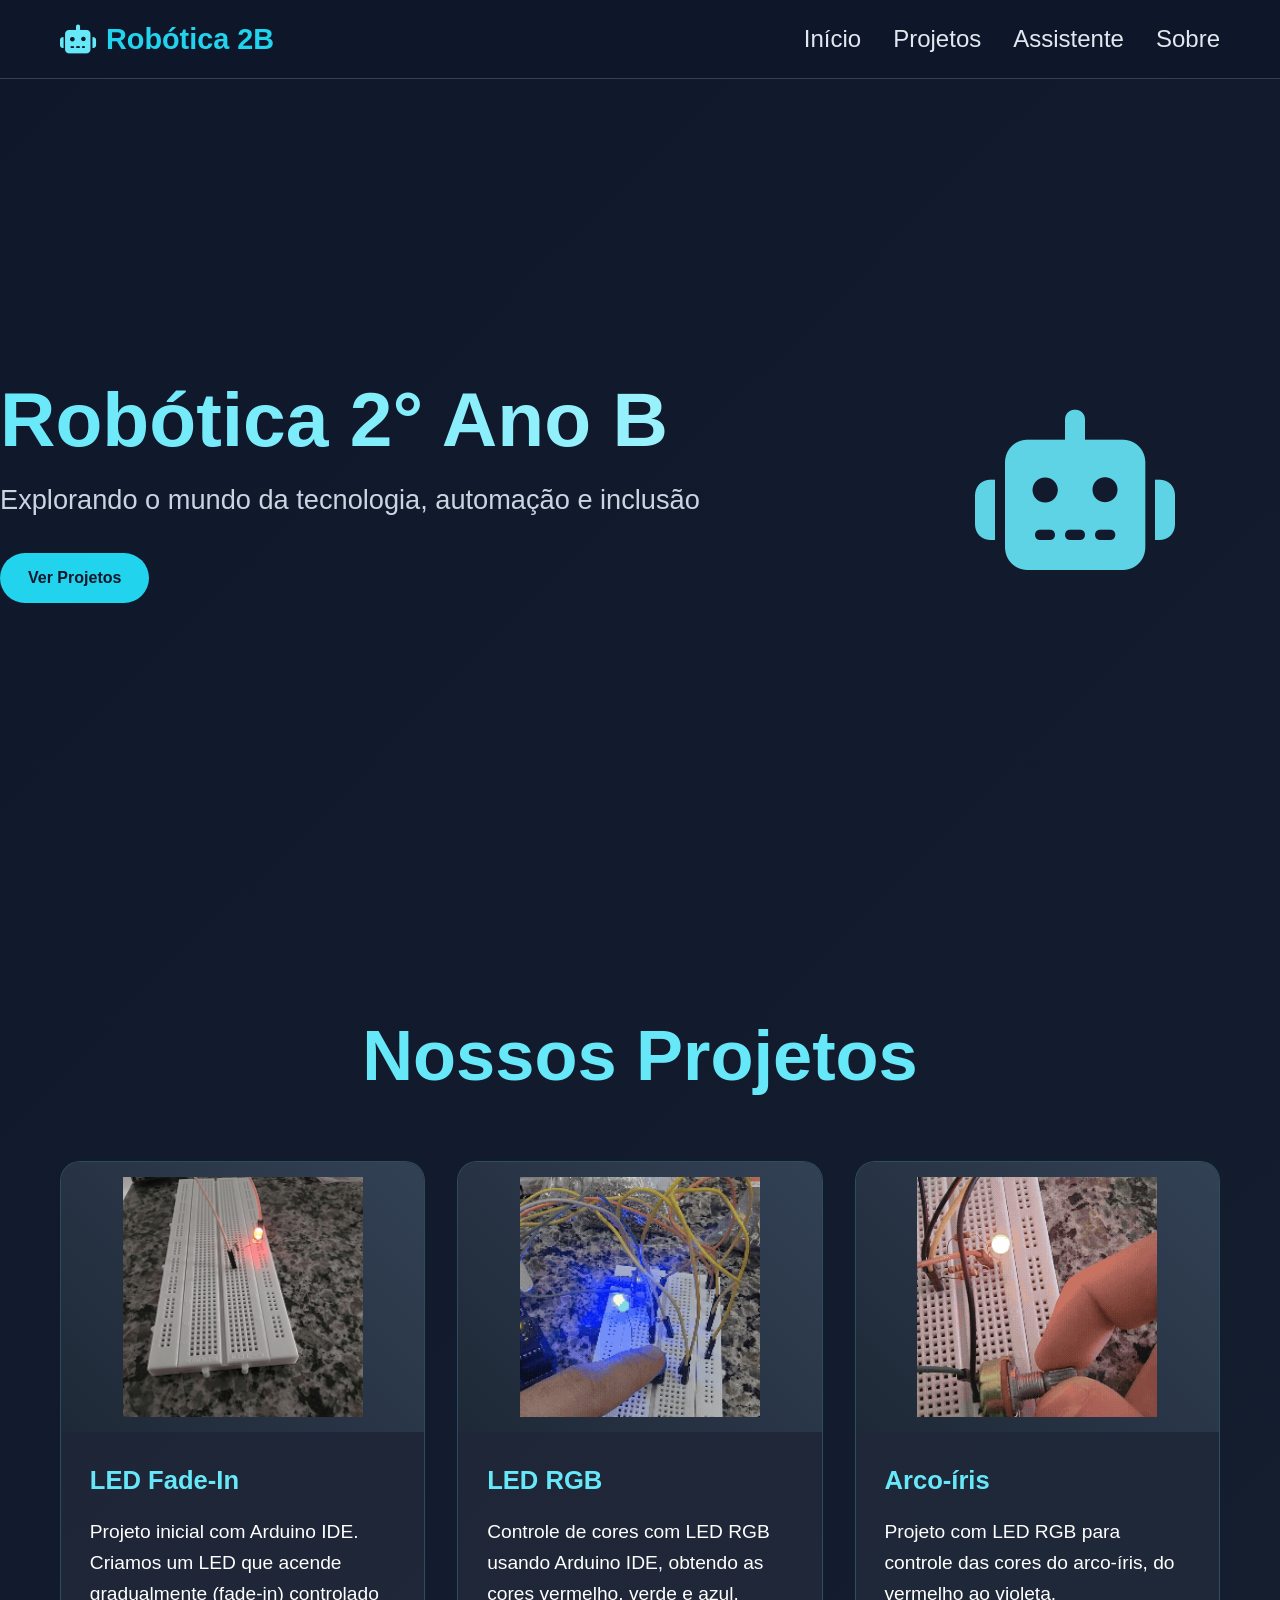
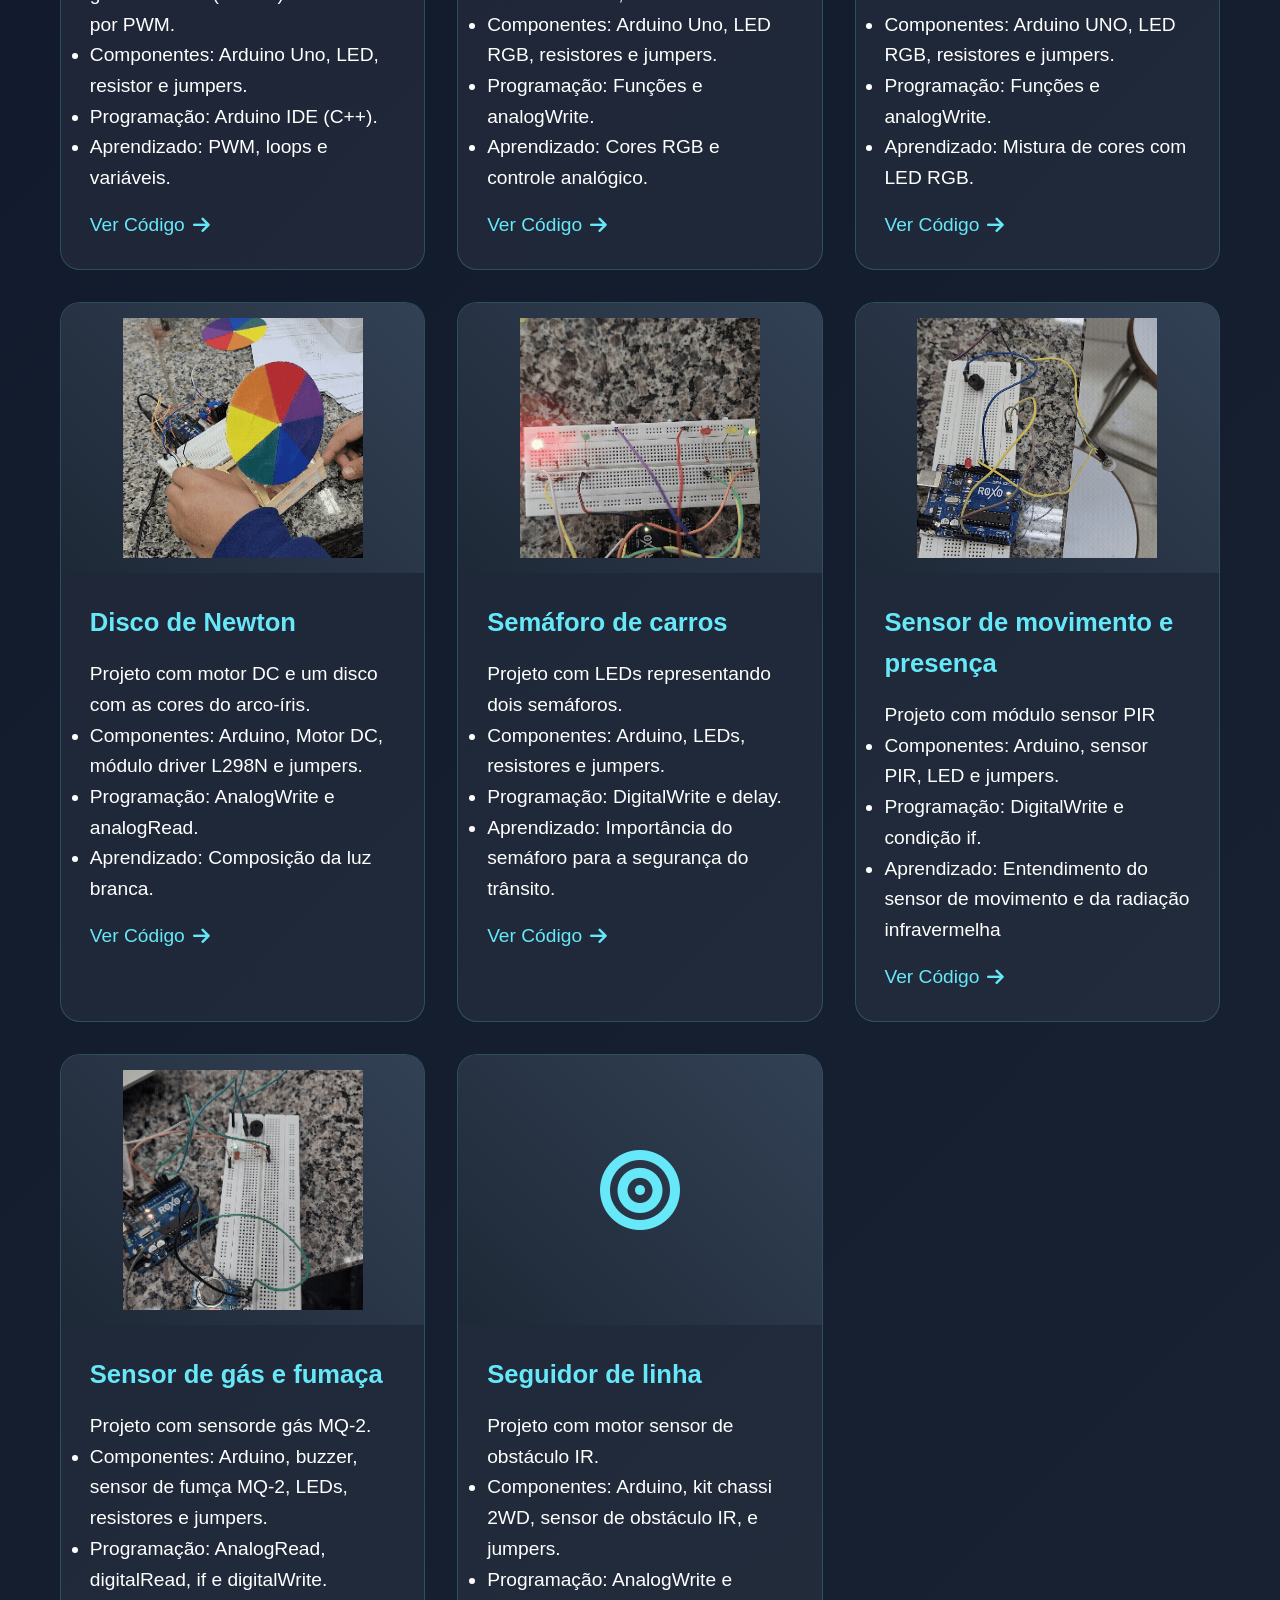
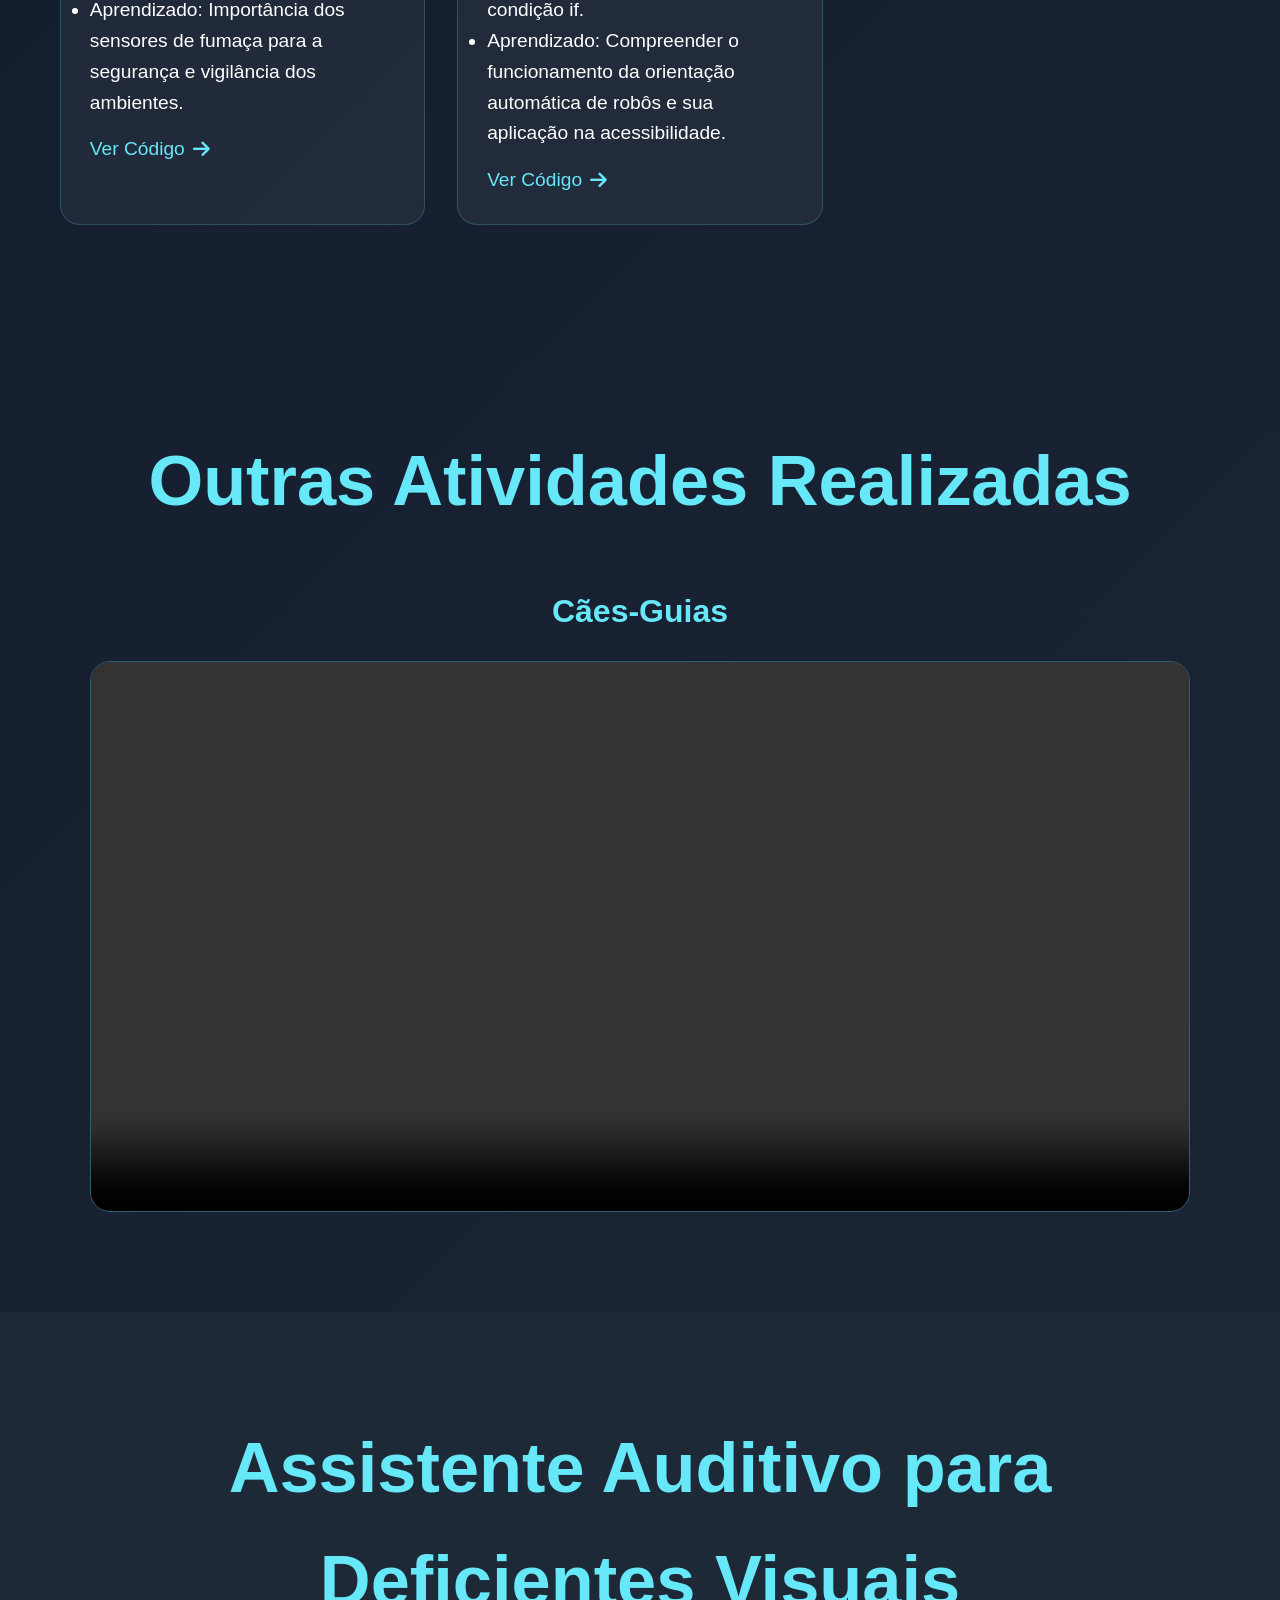
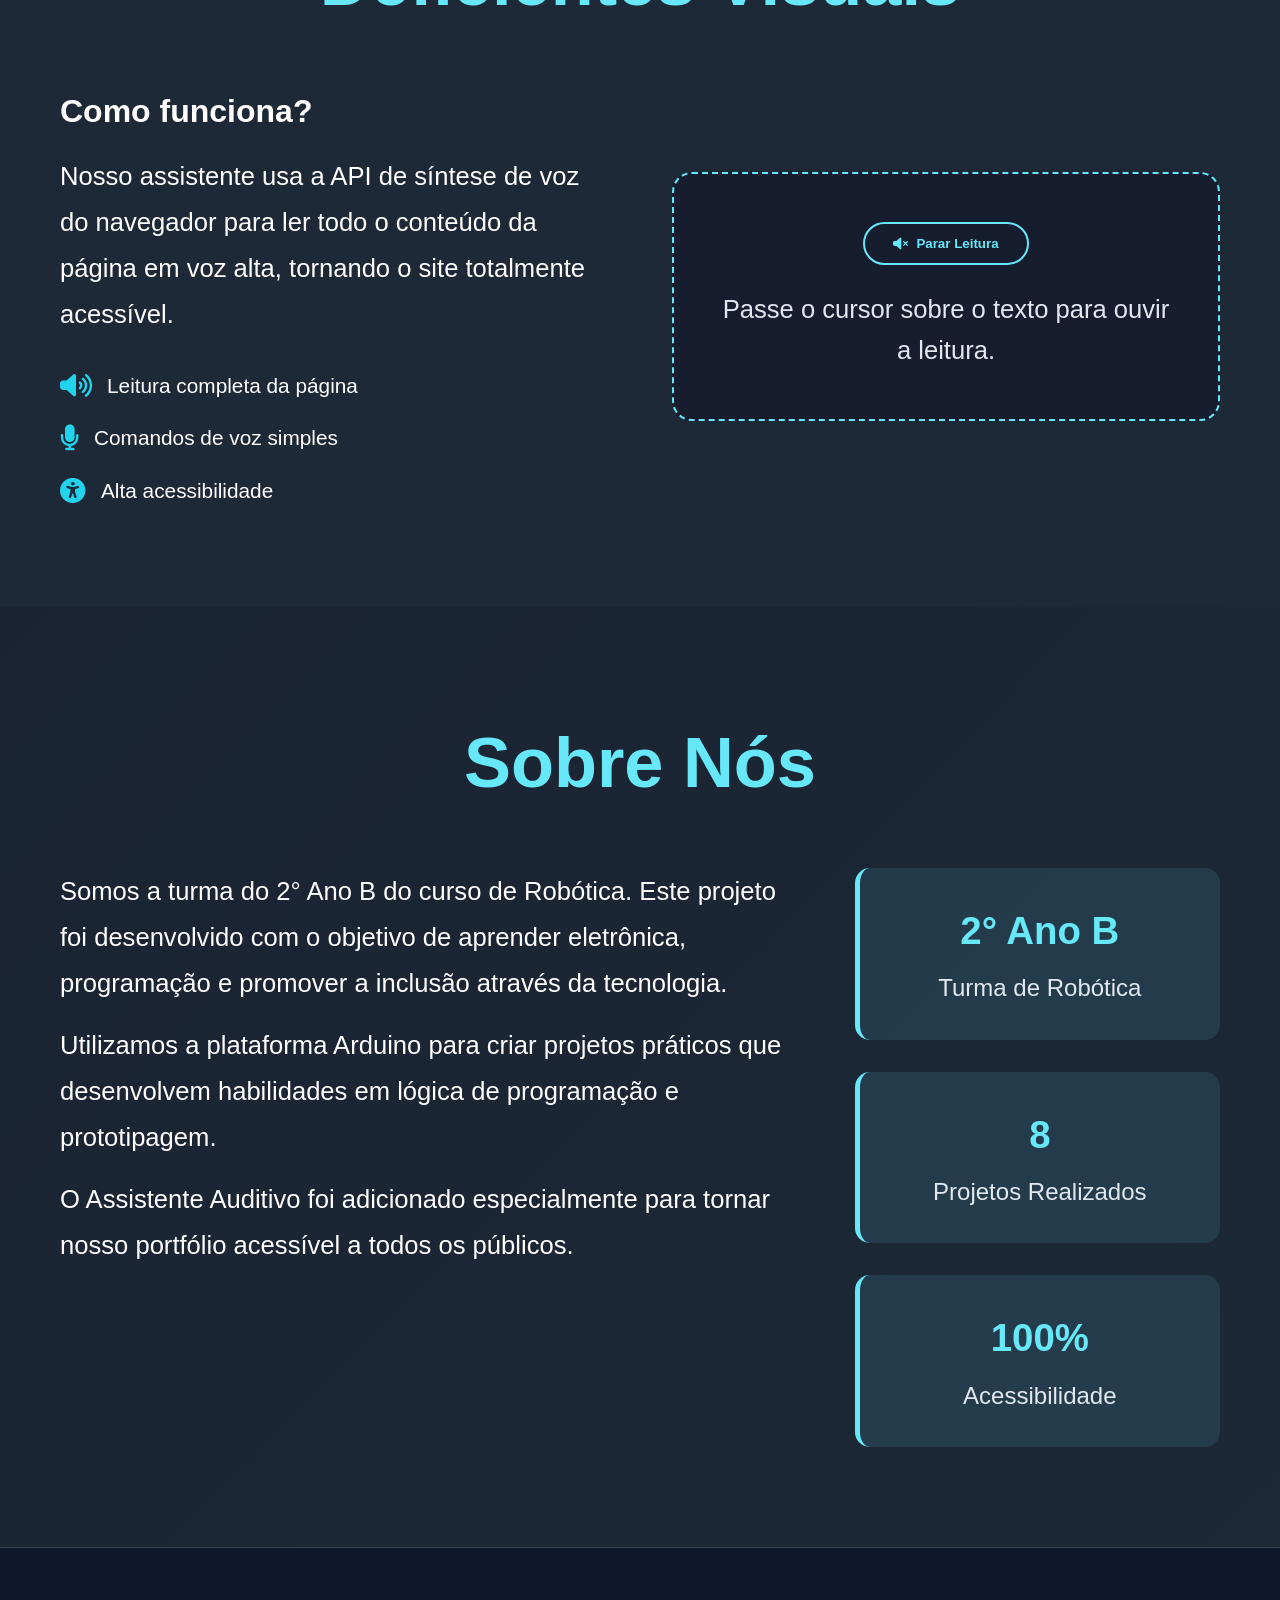
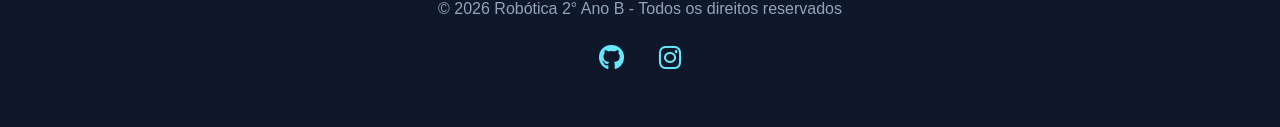
==== commit 81cb603f: "Update index.html" ====
--- a/index.html
+++ b/index.html
@@ -254,27 +254,14 @@
 
         <h2>Outras Atividades Realizadas</h2>
 
-        <div class="projects-grid">
-
-            <!-- Atividade 1 -->
-            <div class="project-card">
-
-                <div class="card-image">
-                   <video class="project-video" autoplay muted loop playsinline>
-                        <source src="img/atividade1.mp4" type="video/mp4">
-                        Seu navegador não suporta vídeos.
-                    </video>
-                </div>
-
-                <div class="card-content">
-
-                    <h3>Cães-guias</h3>
-
-                
-
-                </div>
-
-            </div>
+        <div class="atividade-video">
+
+            <h3>Cães-Guias</h3>
+
+            <video controls class="video-grande">
+                <source src="img/caes-guias.mp4" type="video/mp4">
+                Seu navegador não suporta vídeos.
+            </video>
 
         </div>
 
--- a/style.css
+++ b/style.css
@@ -383,8 +383,32 @@
     margin-bottom: 20px;
     transition: 0.3s;
 }
+.project-video {
+    width: 100%;
+    height: 100%;
+    object-fit: contain;
+}
 
 .copy-btn:hover {
     background: #67e8f9;
     transform: scale(1.05);
 }
+.atividade-video {
+    width: 100%;
+    text-align: center;
+}
+
+.atividade-video h3 {
+    color: #67e8f9;
+    font-size: 2rem;
+    margin-bottom: 1.5rem;
+}
+
+.video-grande {
+    width: 95%;
+    max-width: 1100px;
+    display: block;
+    margin: 0 auto;
+    border-radius: 20px;
+    border: 1px solid rgba(103, 232, 249, 0.3);
+}
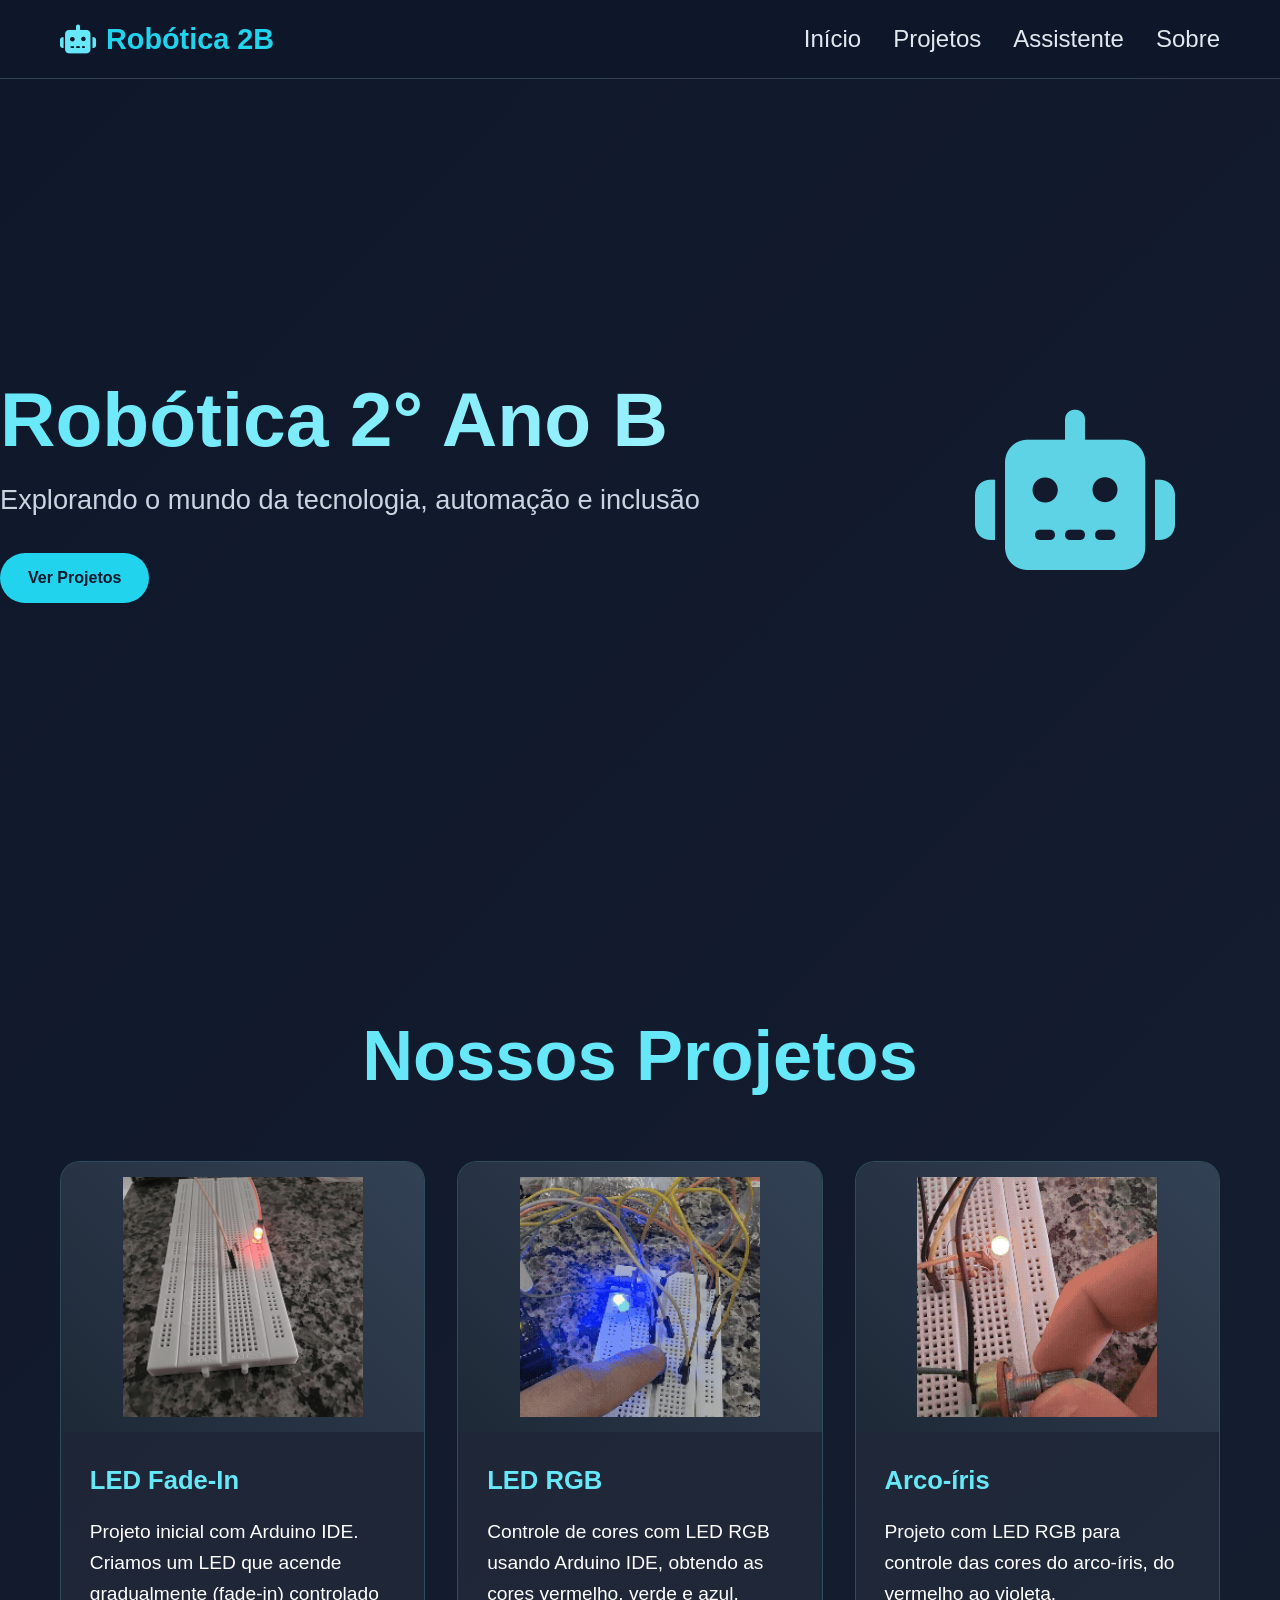
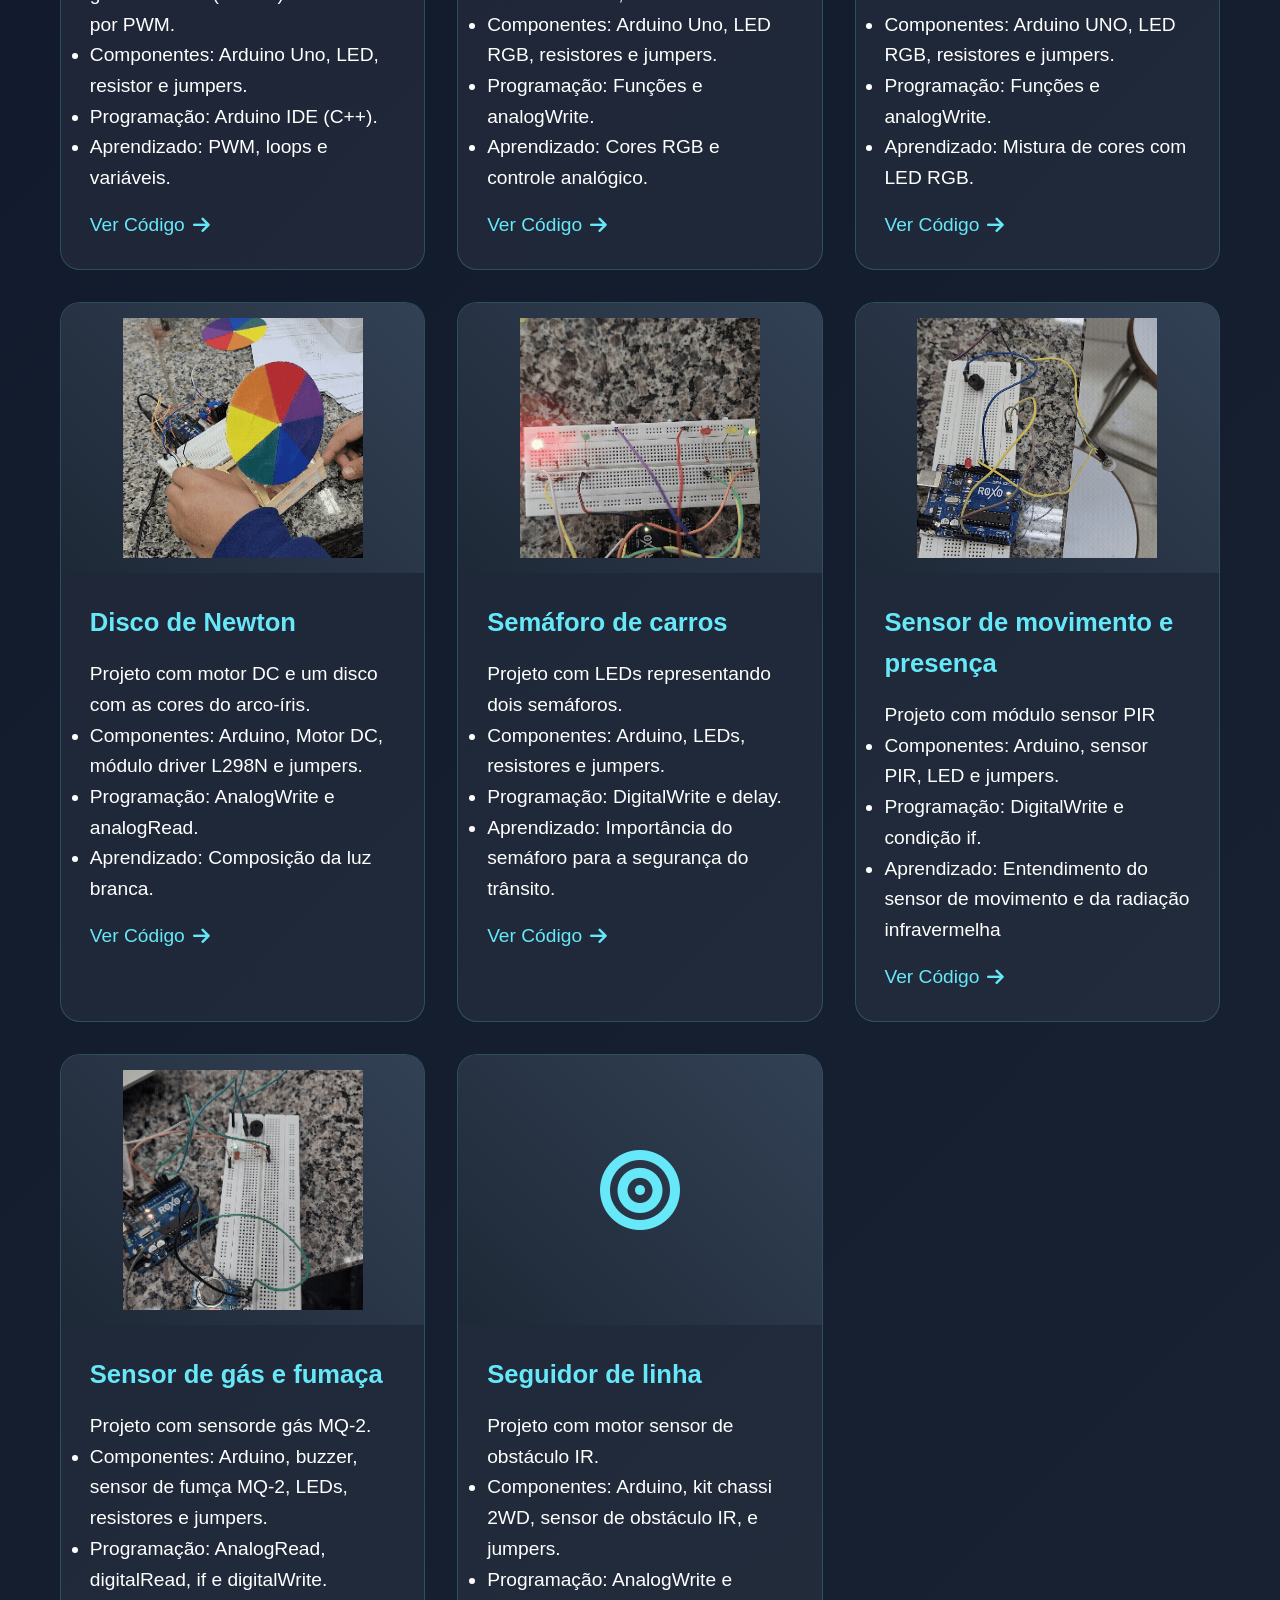
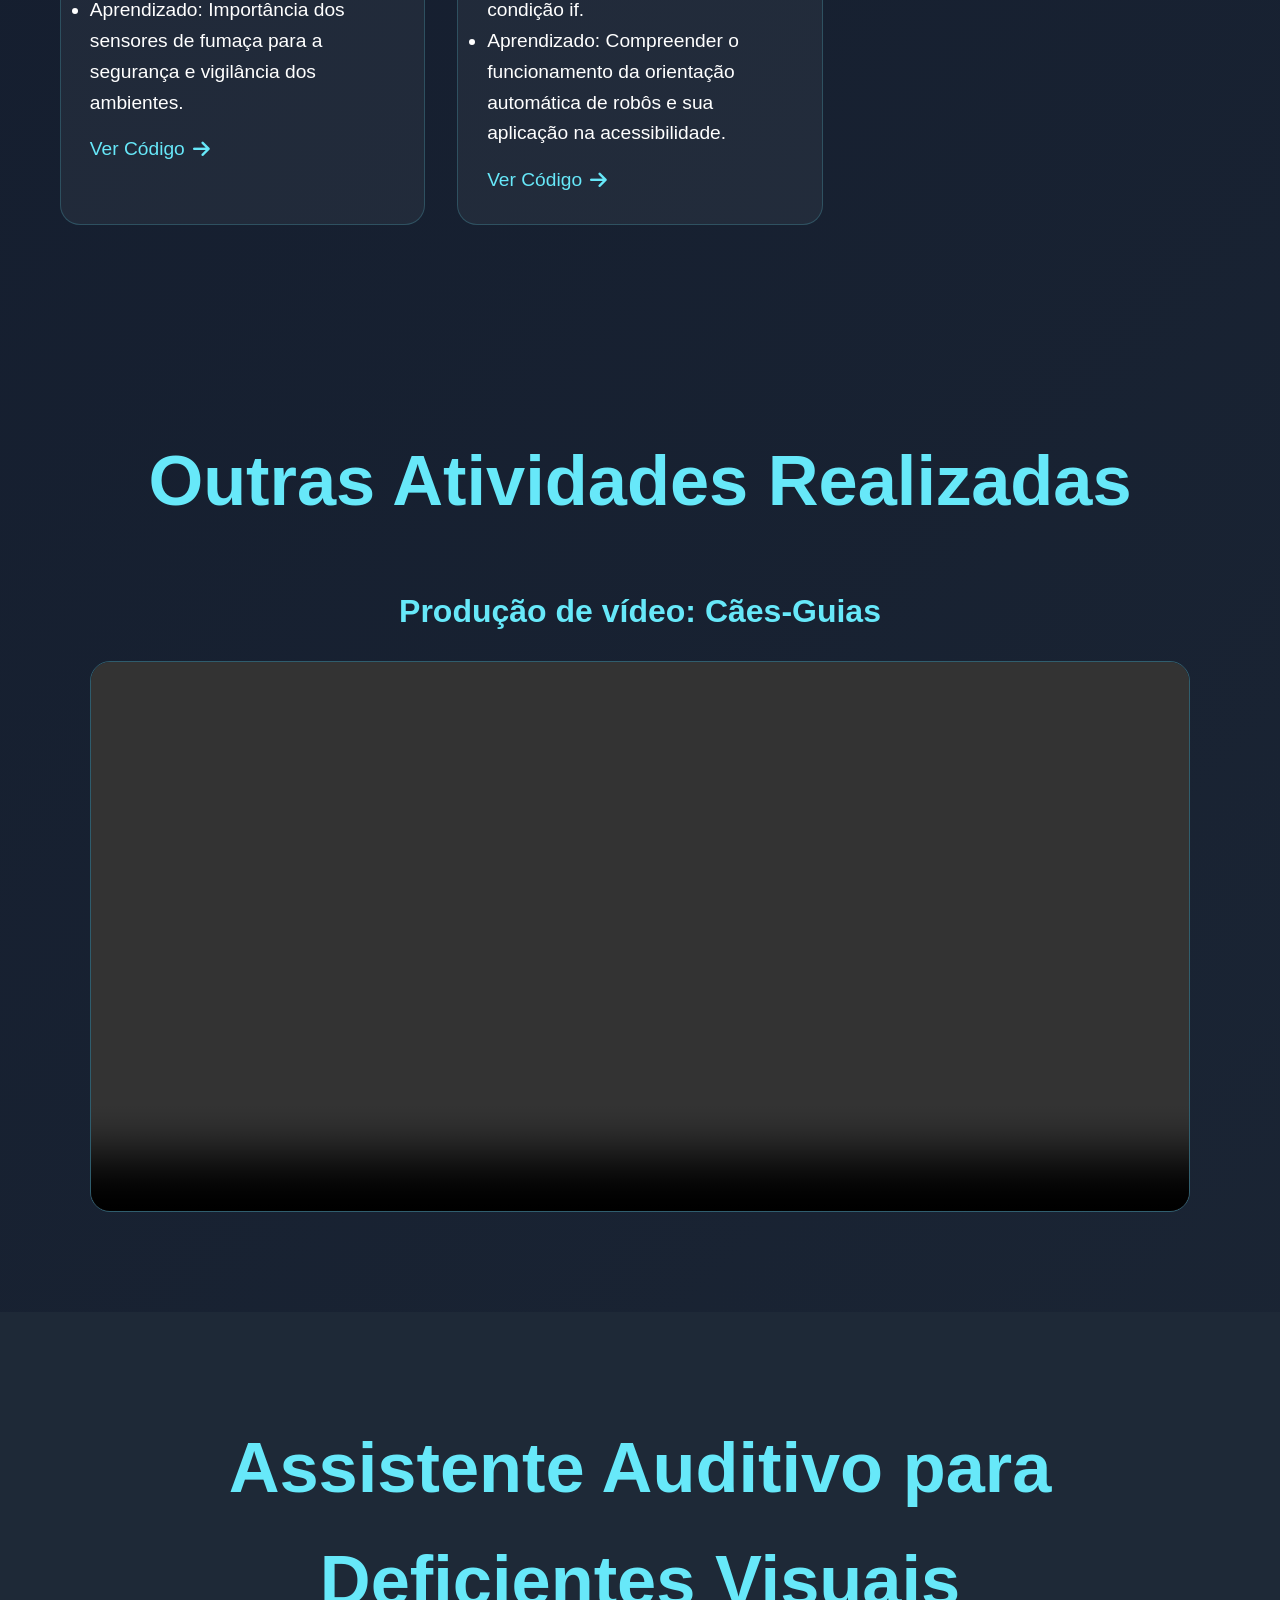
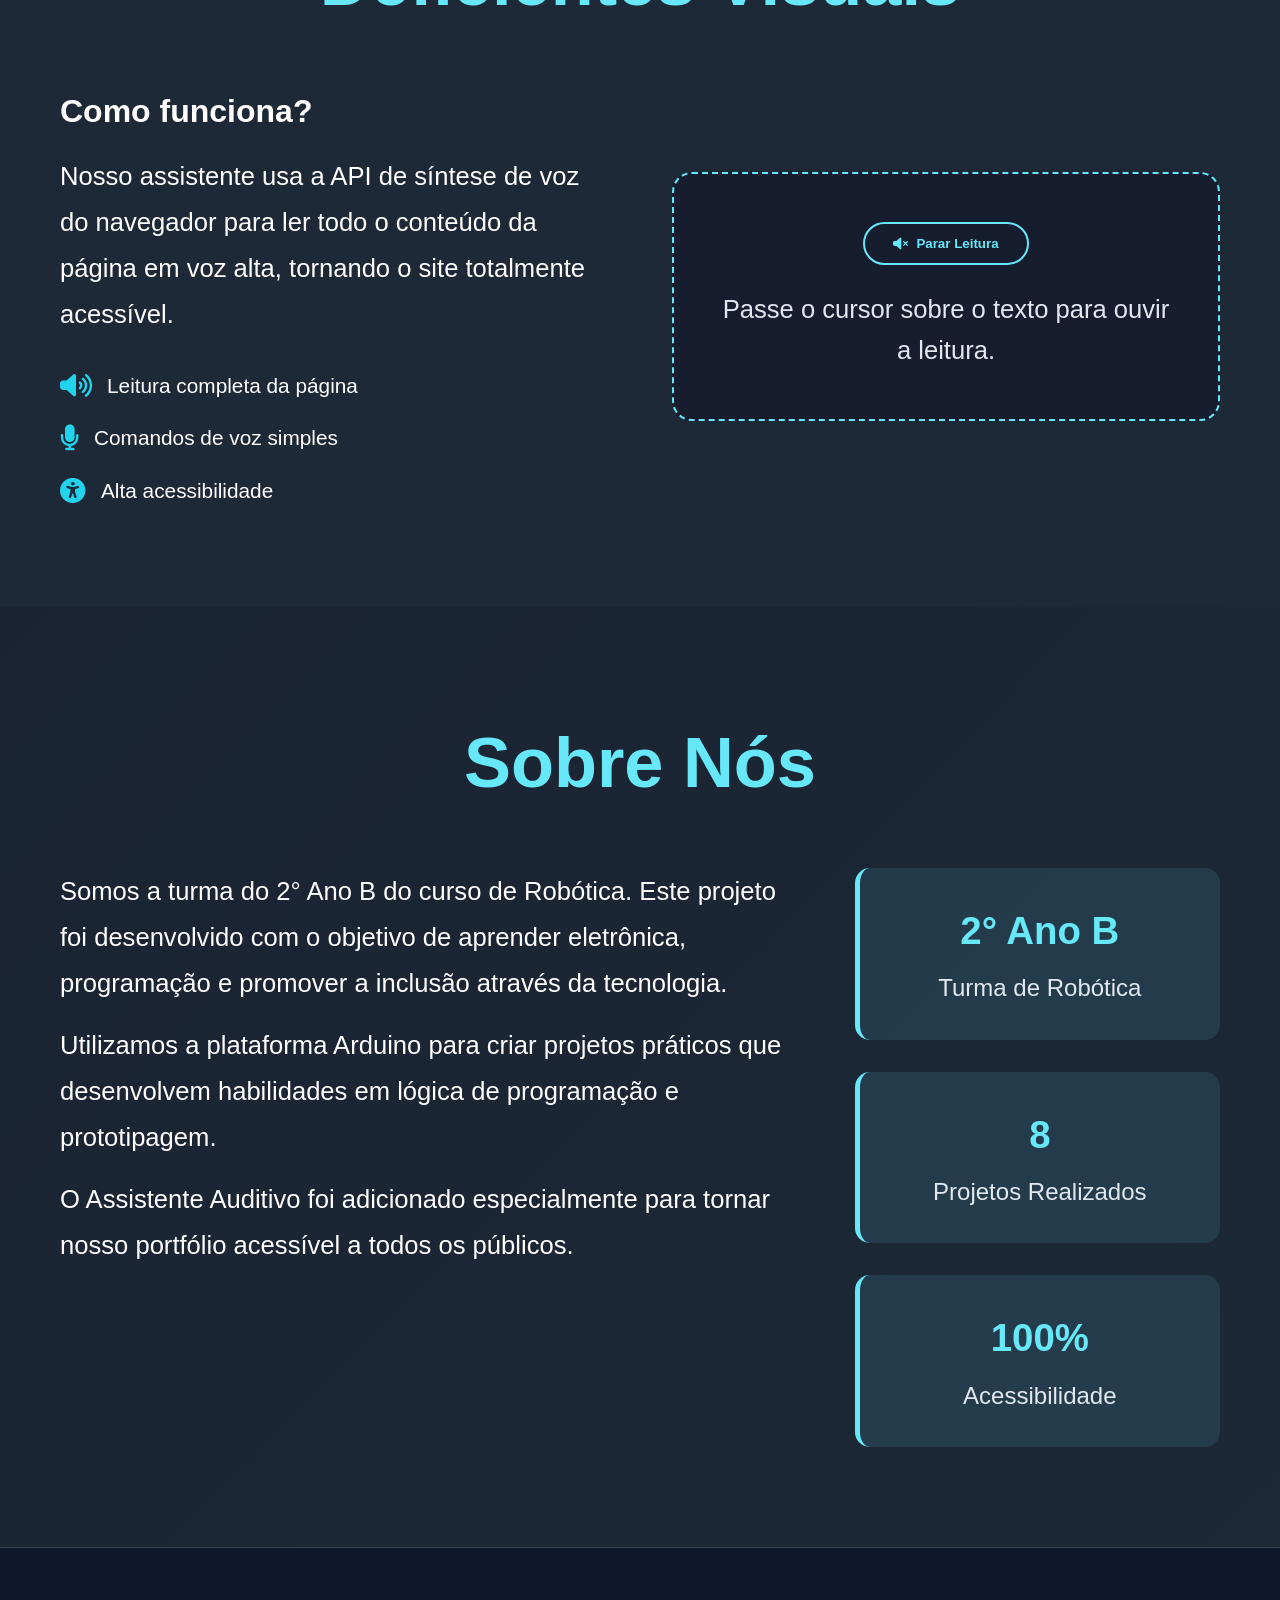
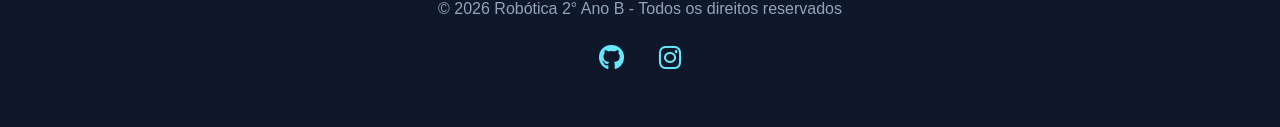
==== commit dc8823e3: "Update video title for Cães-Guias" ====
--- a/index.html
+++ b/index.html
@@ -256,7 +256,7 @@
 
         <div class="atividade-video">
 
-            <h3>Cães-Guias</h3>
+            <h3>Produção de vídeo: Cães-Guias</h3>
 
             <video controls class="video-grande">
                 <source src="img/caes-guias.mp4" type="video/mp4">
--- a/style.css
+++ b/style.css
@@ -383,11 +383,7 @@
     margin-bottom: 20px;
     transition: 0.3s;
 }
-.project-video {
-    width: 100%;
-    height: 100%;
-    object-fit: contain;
-}
+
 
 .copy-btn:hover {
     background: #67e8f9;
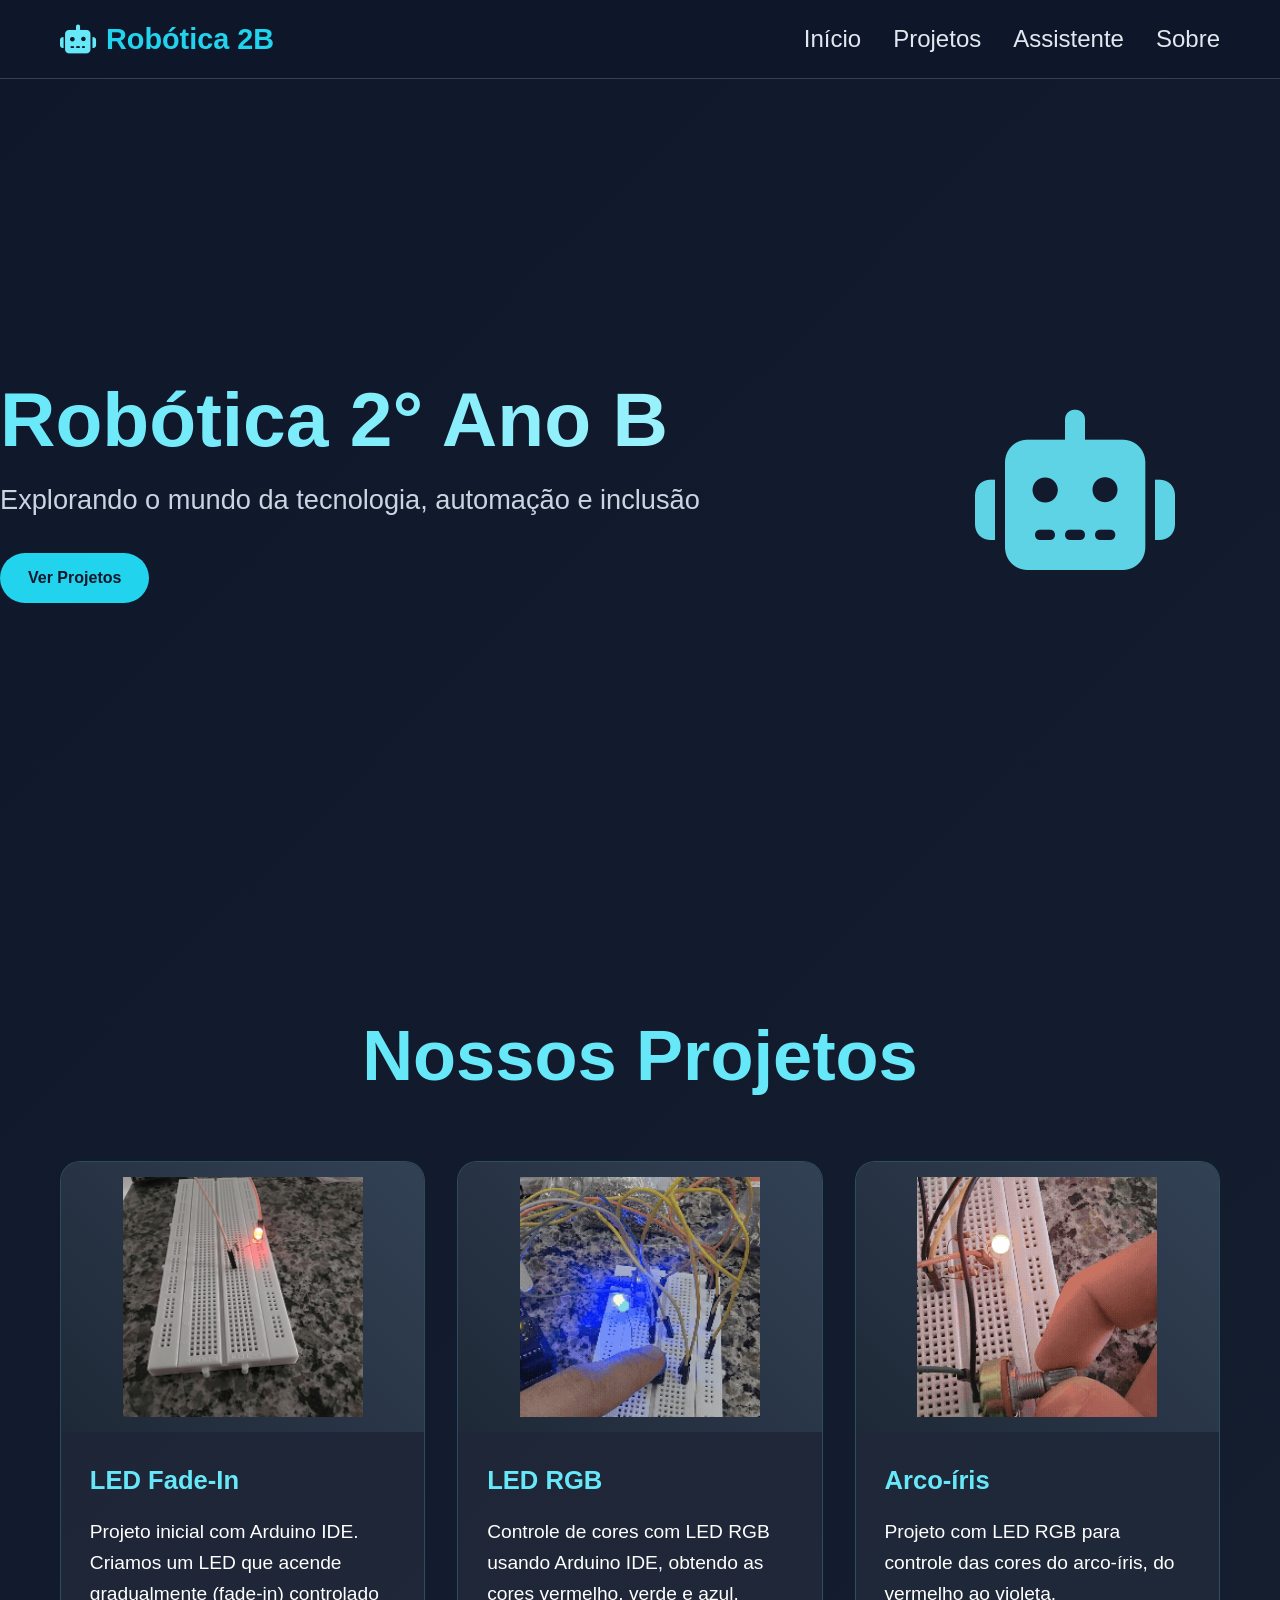
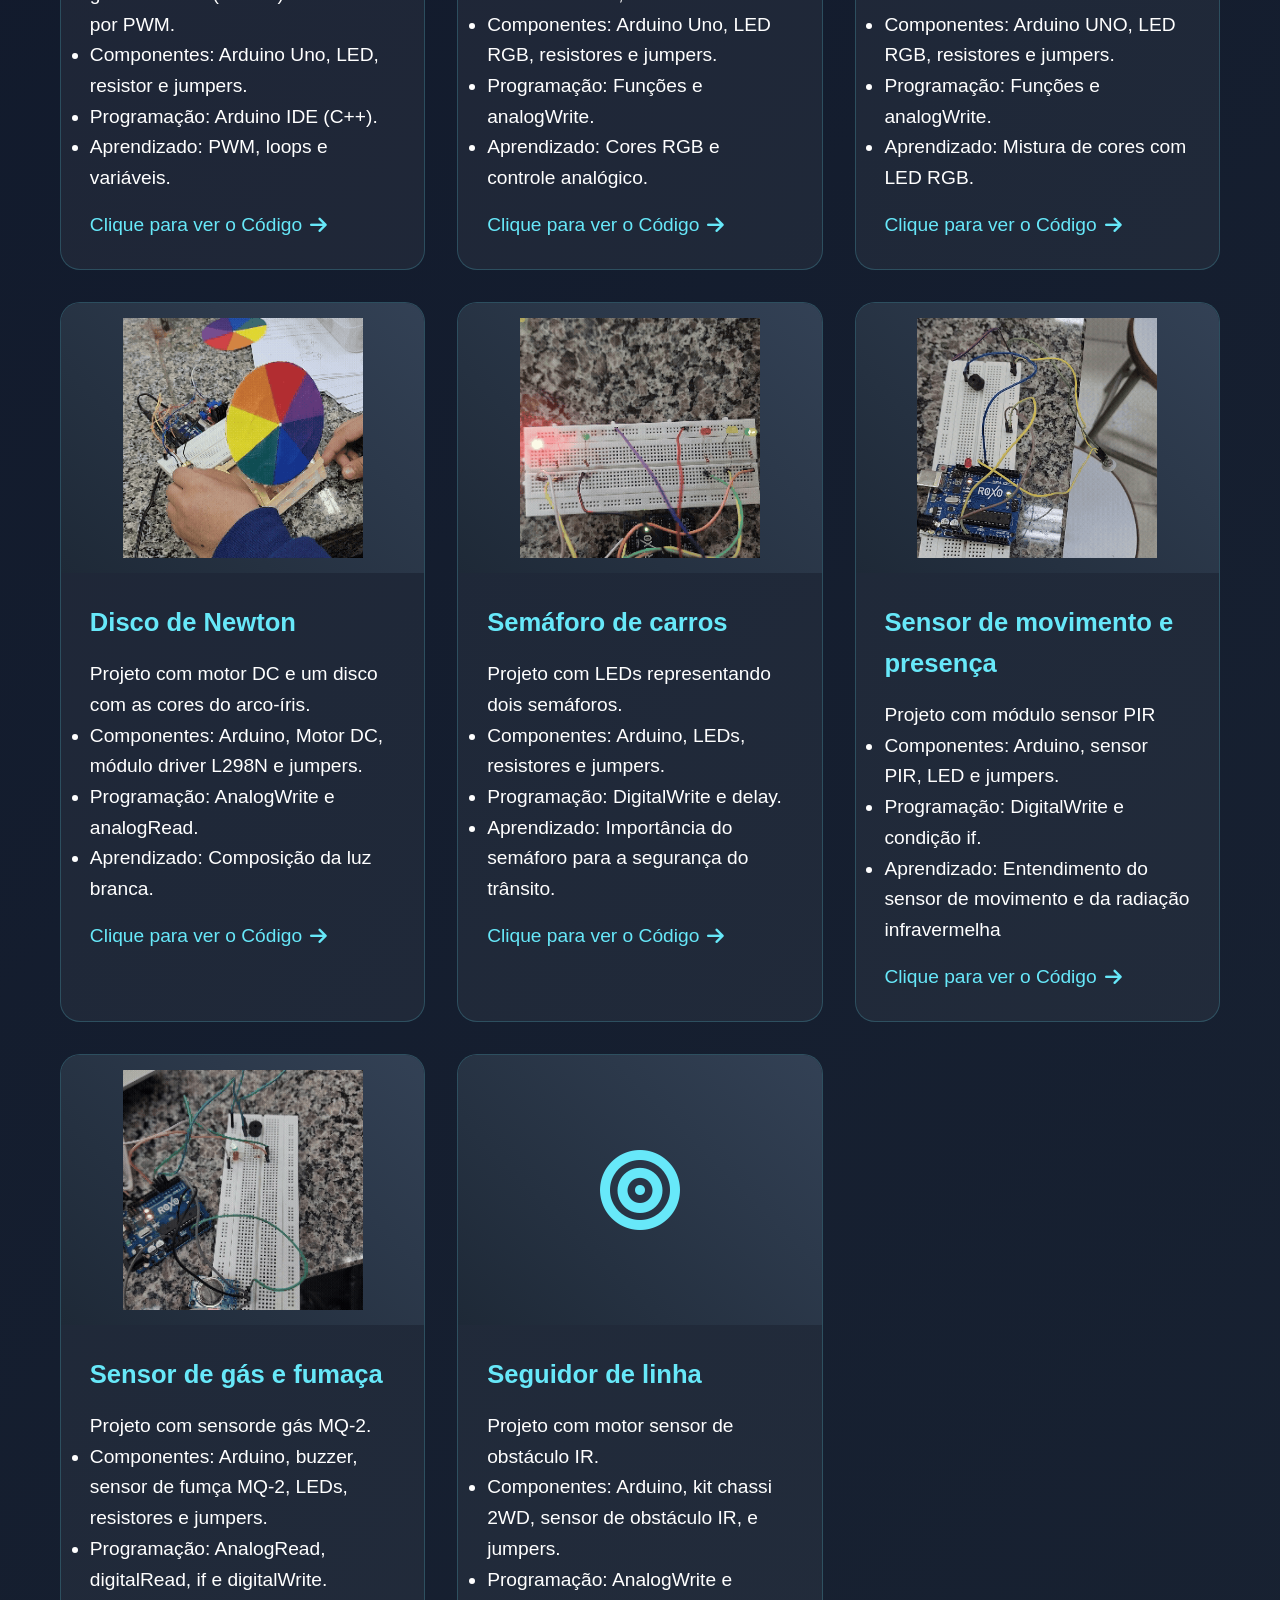
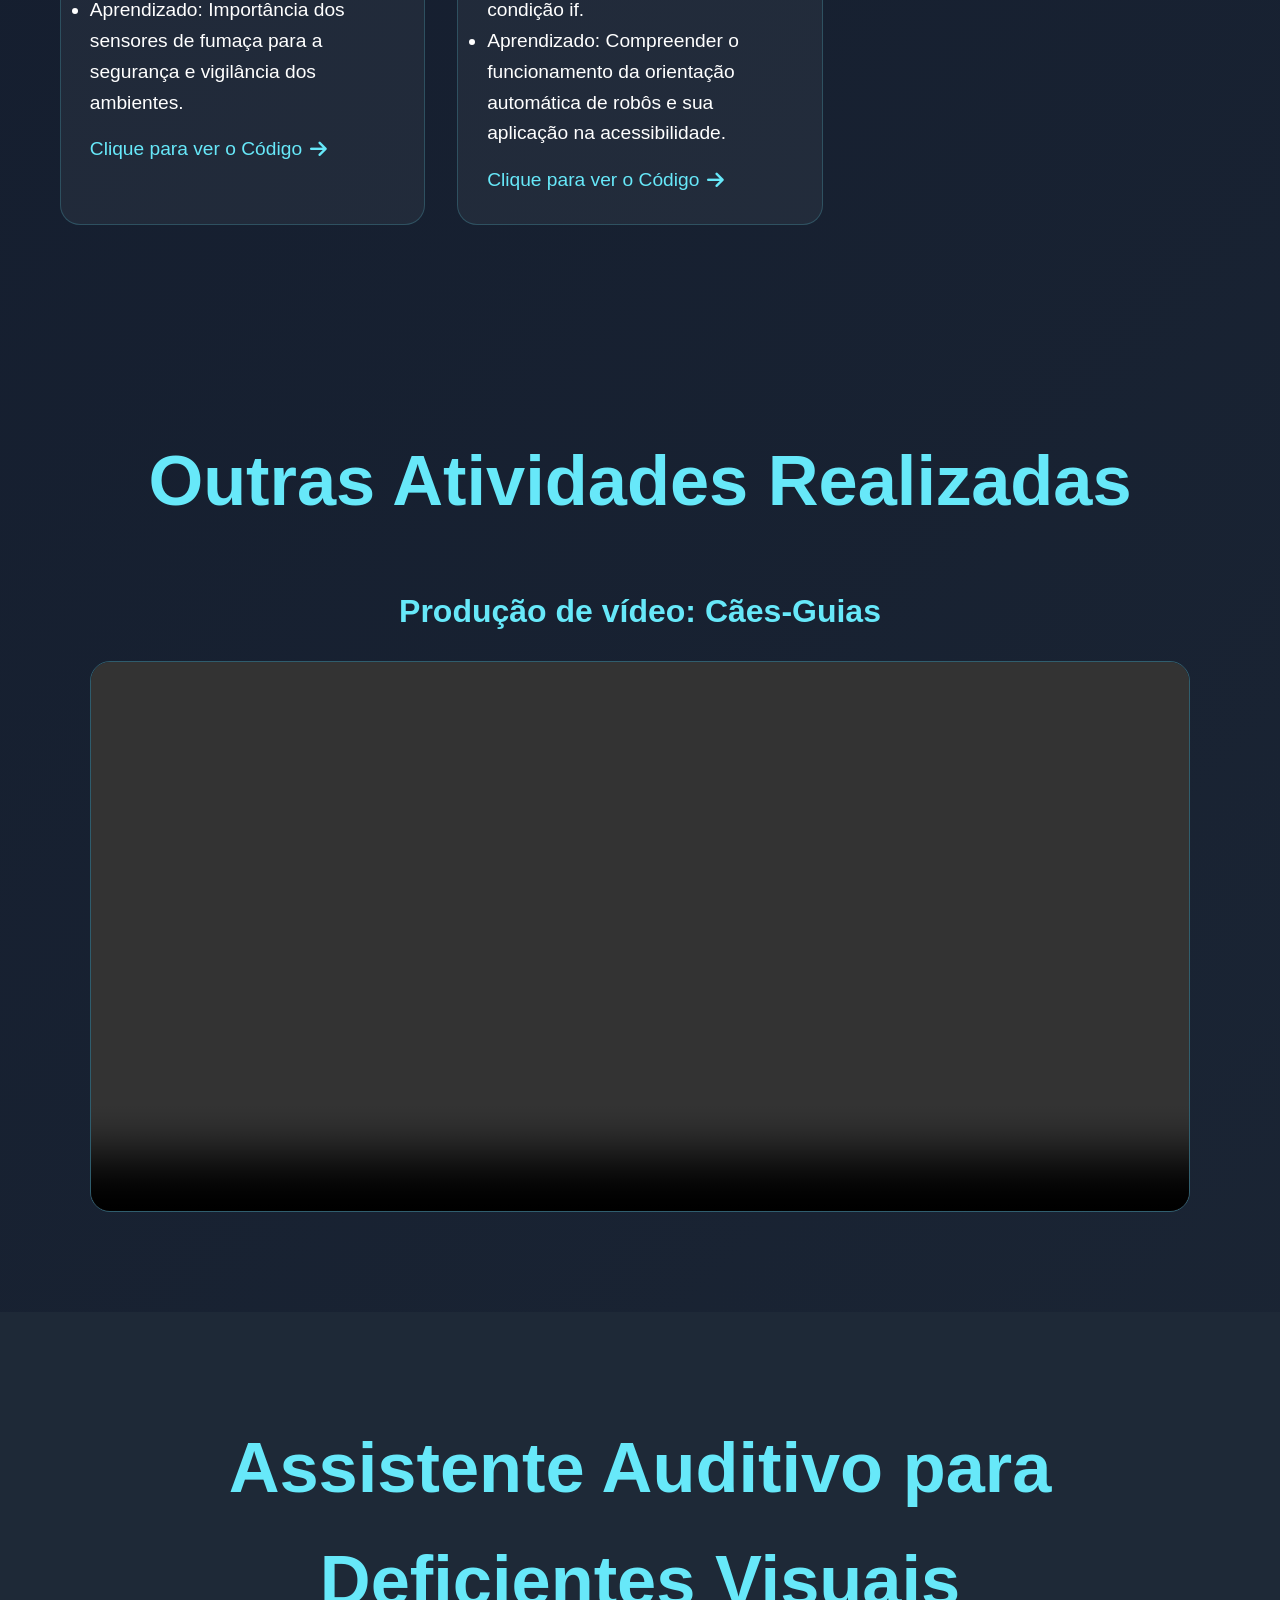
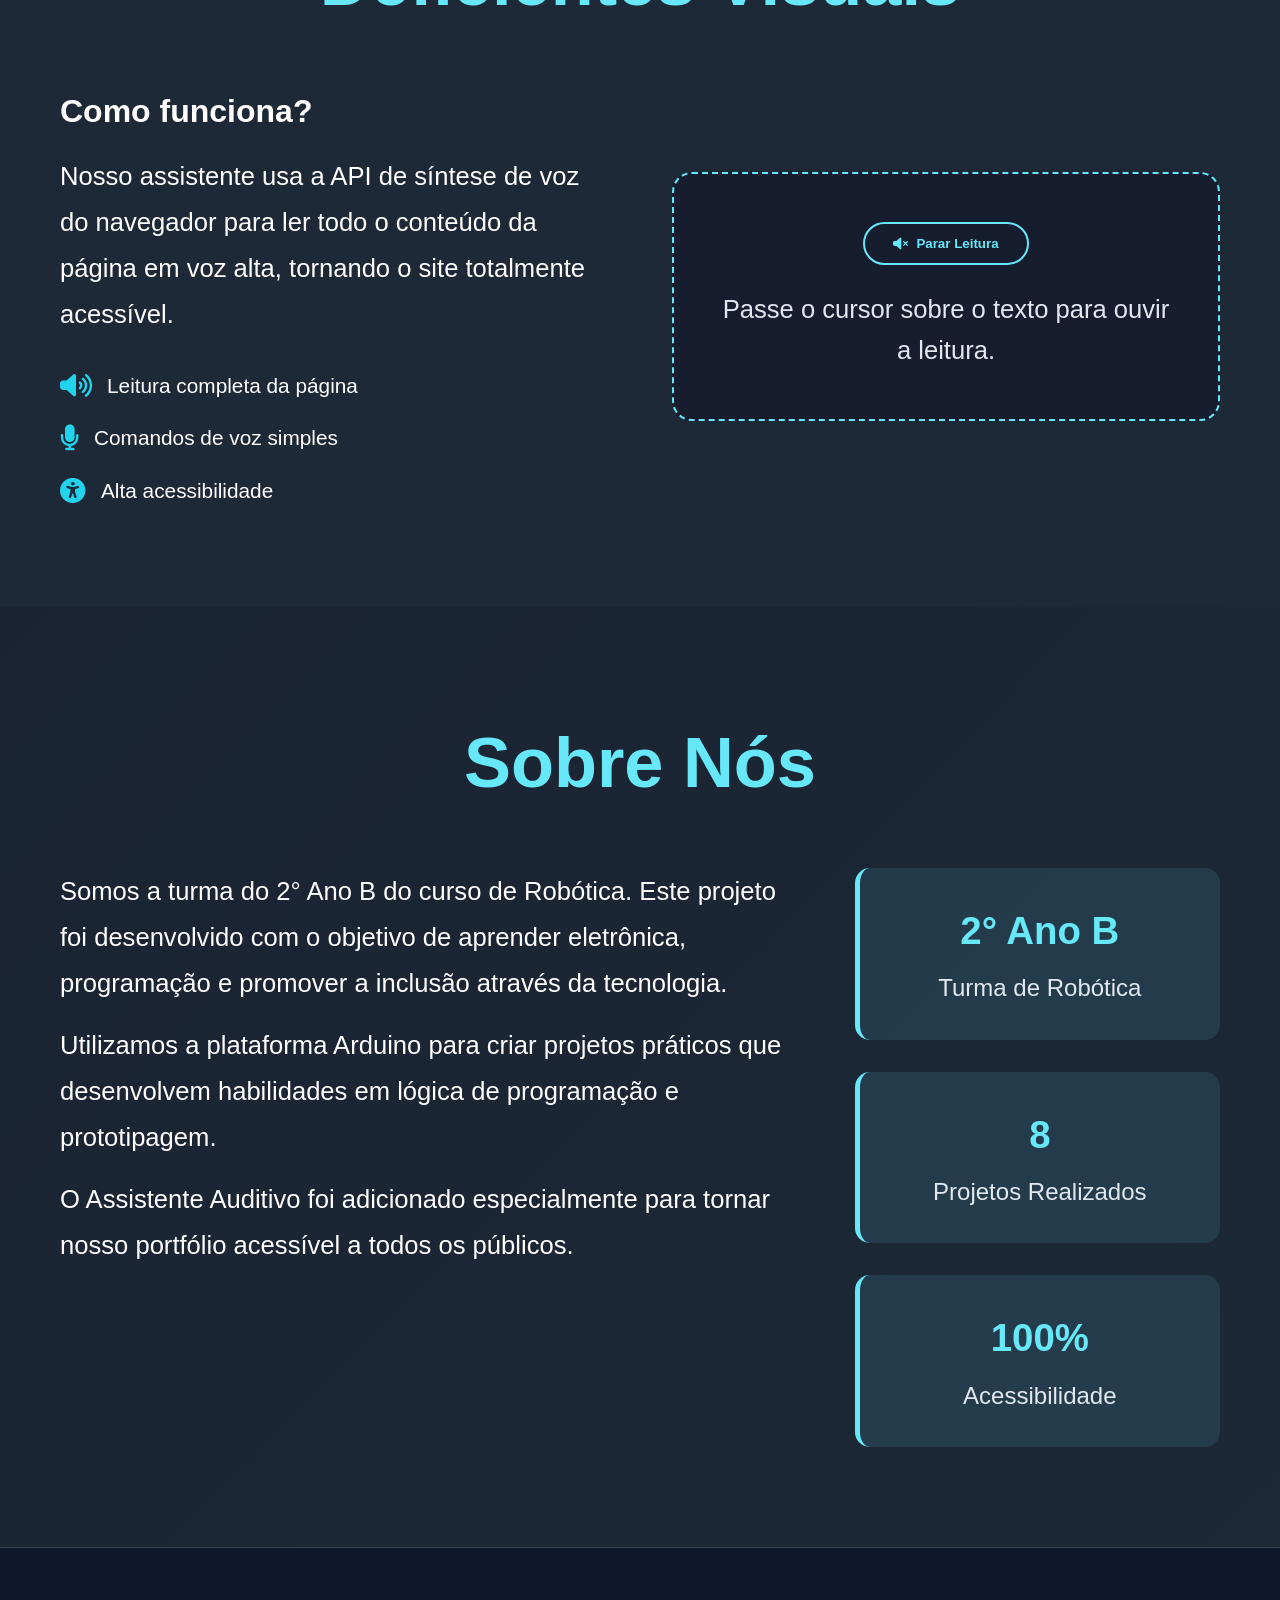
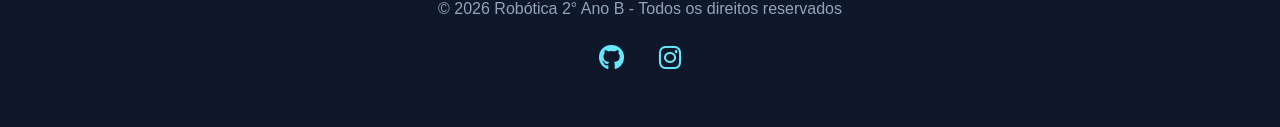
==== commit 5ec5574b: "Update index.html" ====
--- a/index.html
+++ b/index.html
@@ -63,7 +63,7 @@
    target="_blank"
    class="project-link">
 
-    Ver Código
+    Clique para ver o Código
 
     <i class="fas fa-arrow-right"></i>
 
@@ -88,7 +88,7 @@
    target="_blank"
    class="project-link">
 
-    Ver Código
+     Clique para ver o Código
 
     <i class="fas fa-arrow-right"></i>
 
@@ -113,7 +113,7 @@
    target="_blank"
    class="project-link">
 
-    Ver Código
+     Clique para ver o Código
 
     <i class="fas fa-arrow-right"></i>
 
@@ -138,7 +138,7 @@
    target="_blank"
    class="project-link">
 
-    Ver Código
+     Clique para ver o Código
 
     <i class="fas fa-arrow-right"></i>
 
@@ -163,7 +163,7 @@
    target="_blank"
    class="project-link">
 
-    Ver Código
+     Clique para ver o Código
 
     <i class="fas fa-arrow-right"></i>
 
@@ -188,7 +188,7 @@
    target="_blank"
    class="project-link">
 
-    Ver Código
+     Clique para ver o Código
 
     <i class="fas fa-arrow-right"></i>
 
@@ -213,7 +213,7 @@
    target="_blank"
    class="project-link">
 
-    Ver Código
+     Clique para ver o Código
 
     <i class="fas fa-arrow-right"></i>
 
@@ -238,7 +238,7 @@
    target="_blank"
    class="project-link">
 
-    Ver Código
+     Clique para ver o Código
 
     <i class="fas fa-arrow-right"></i>
 
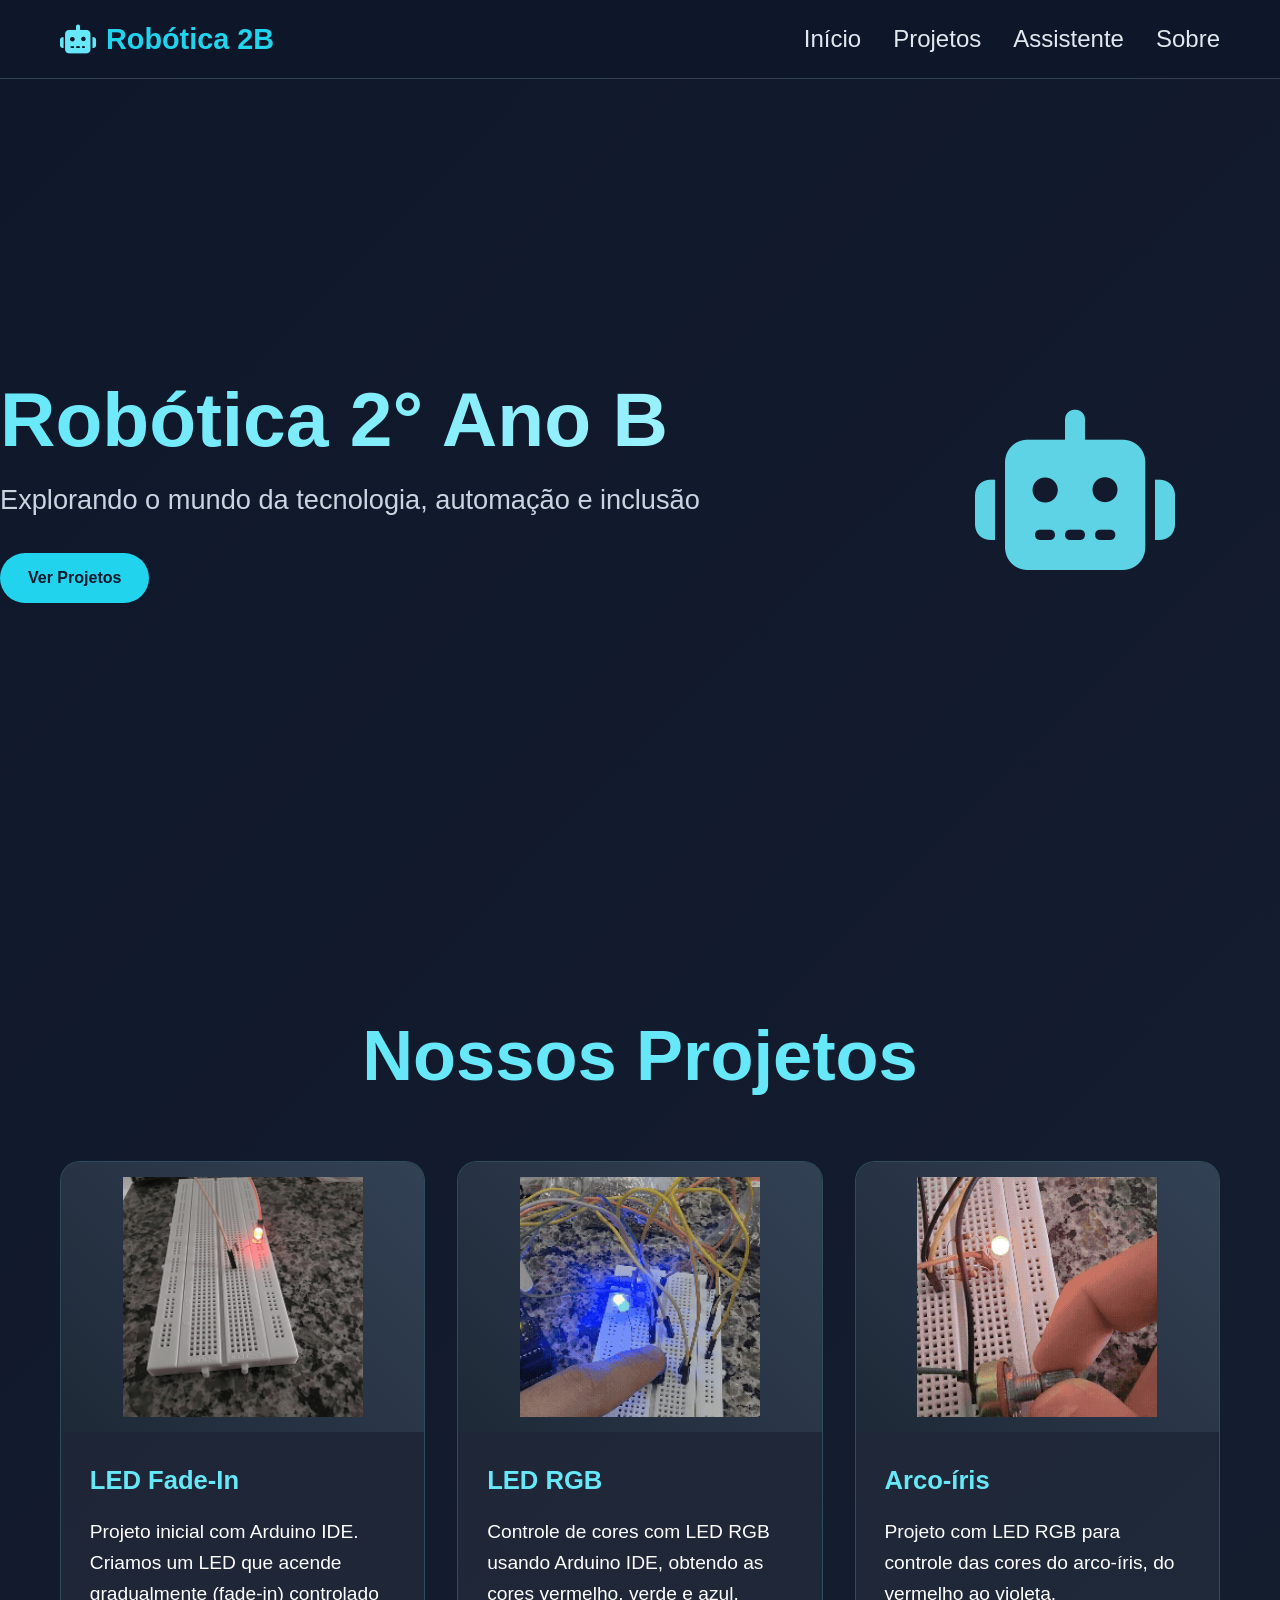
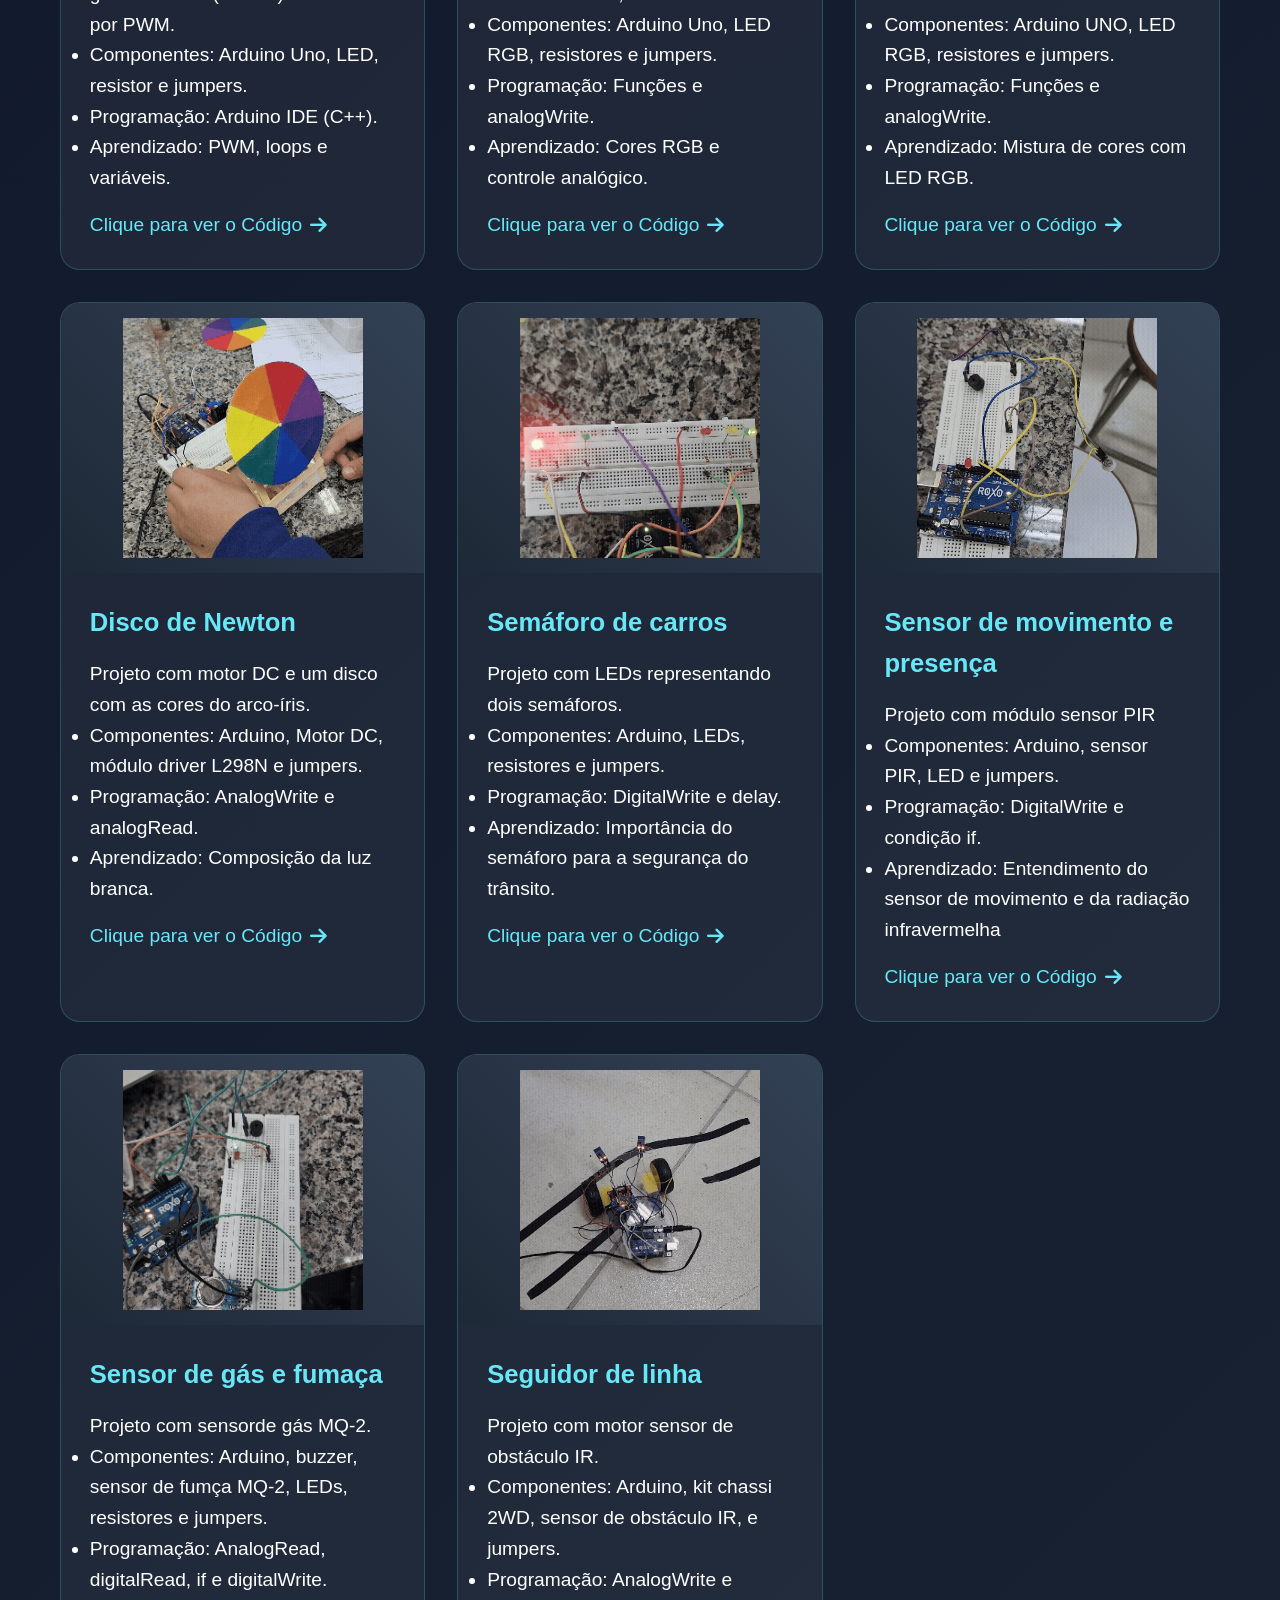
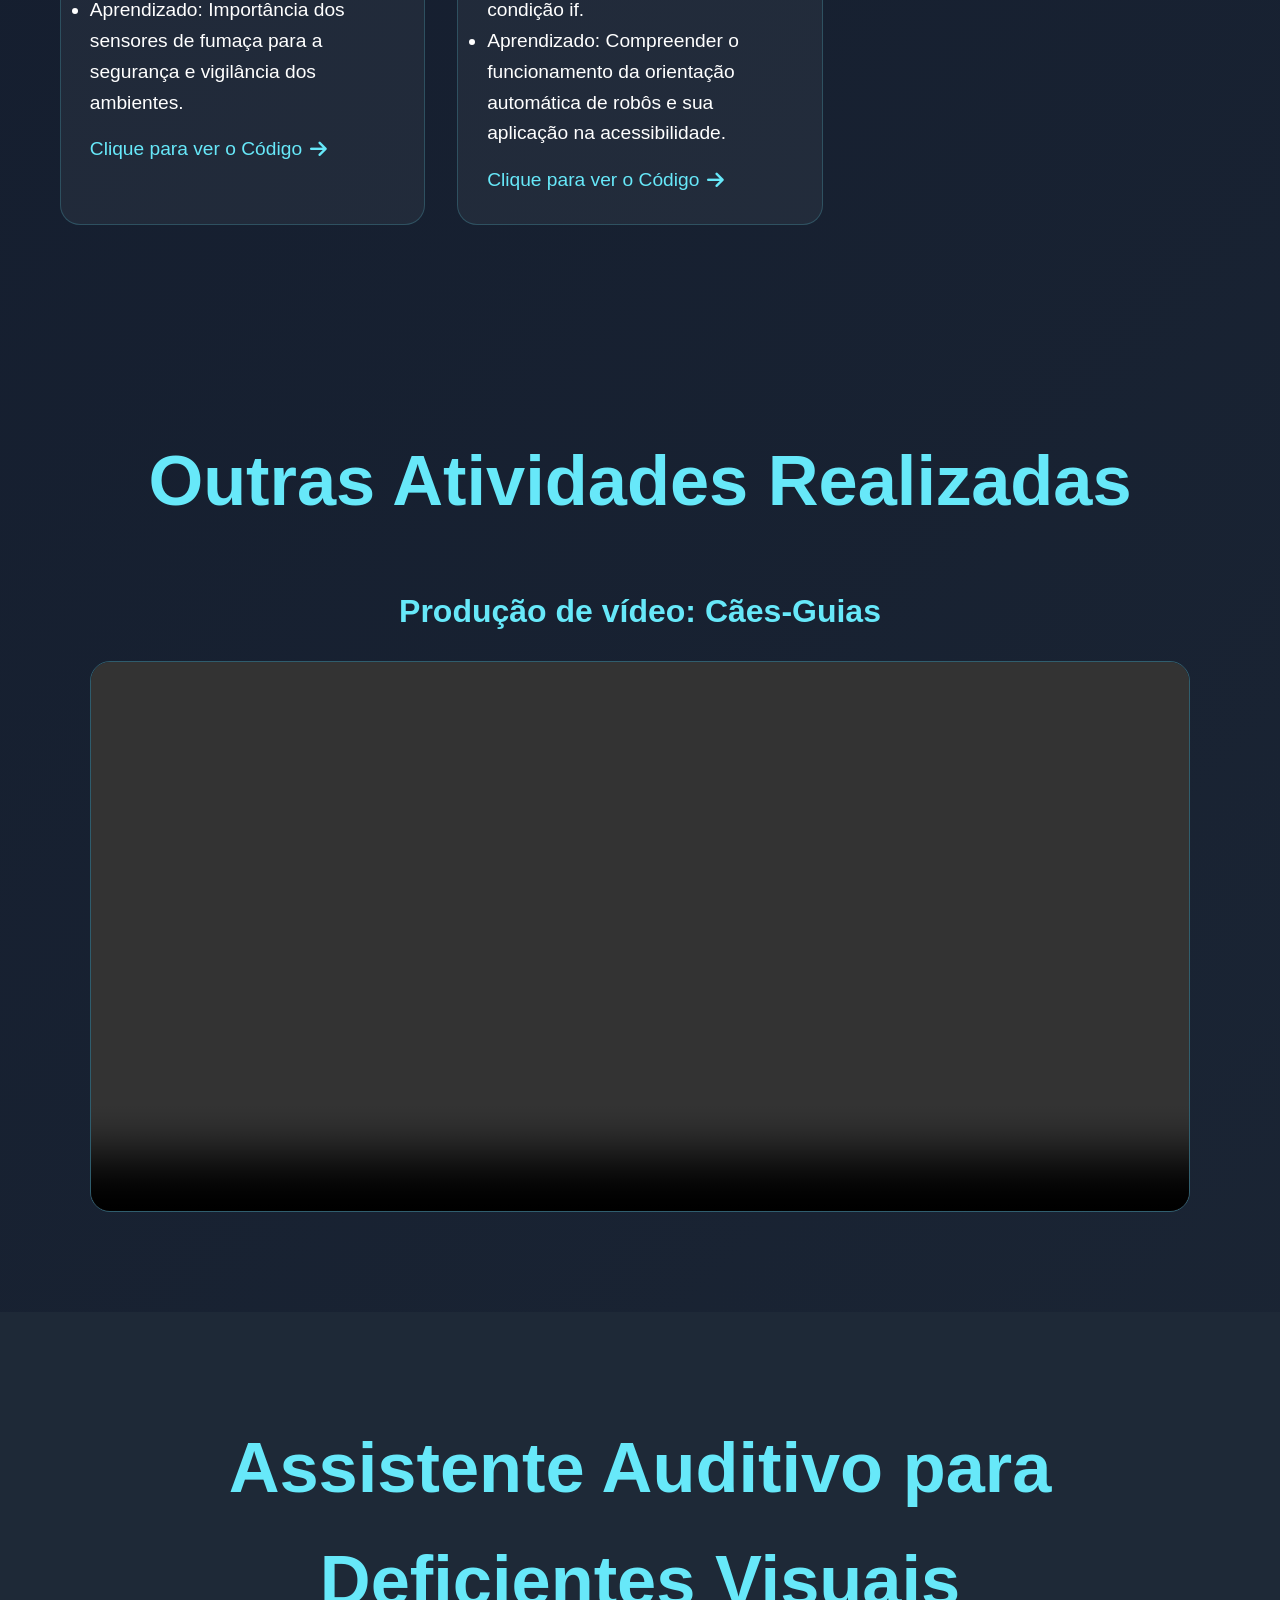
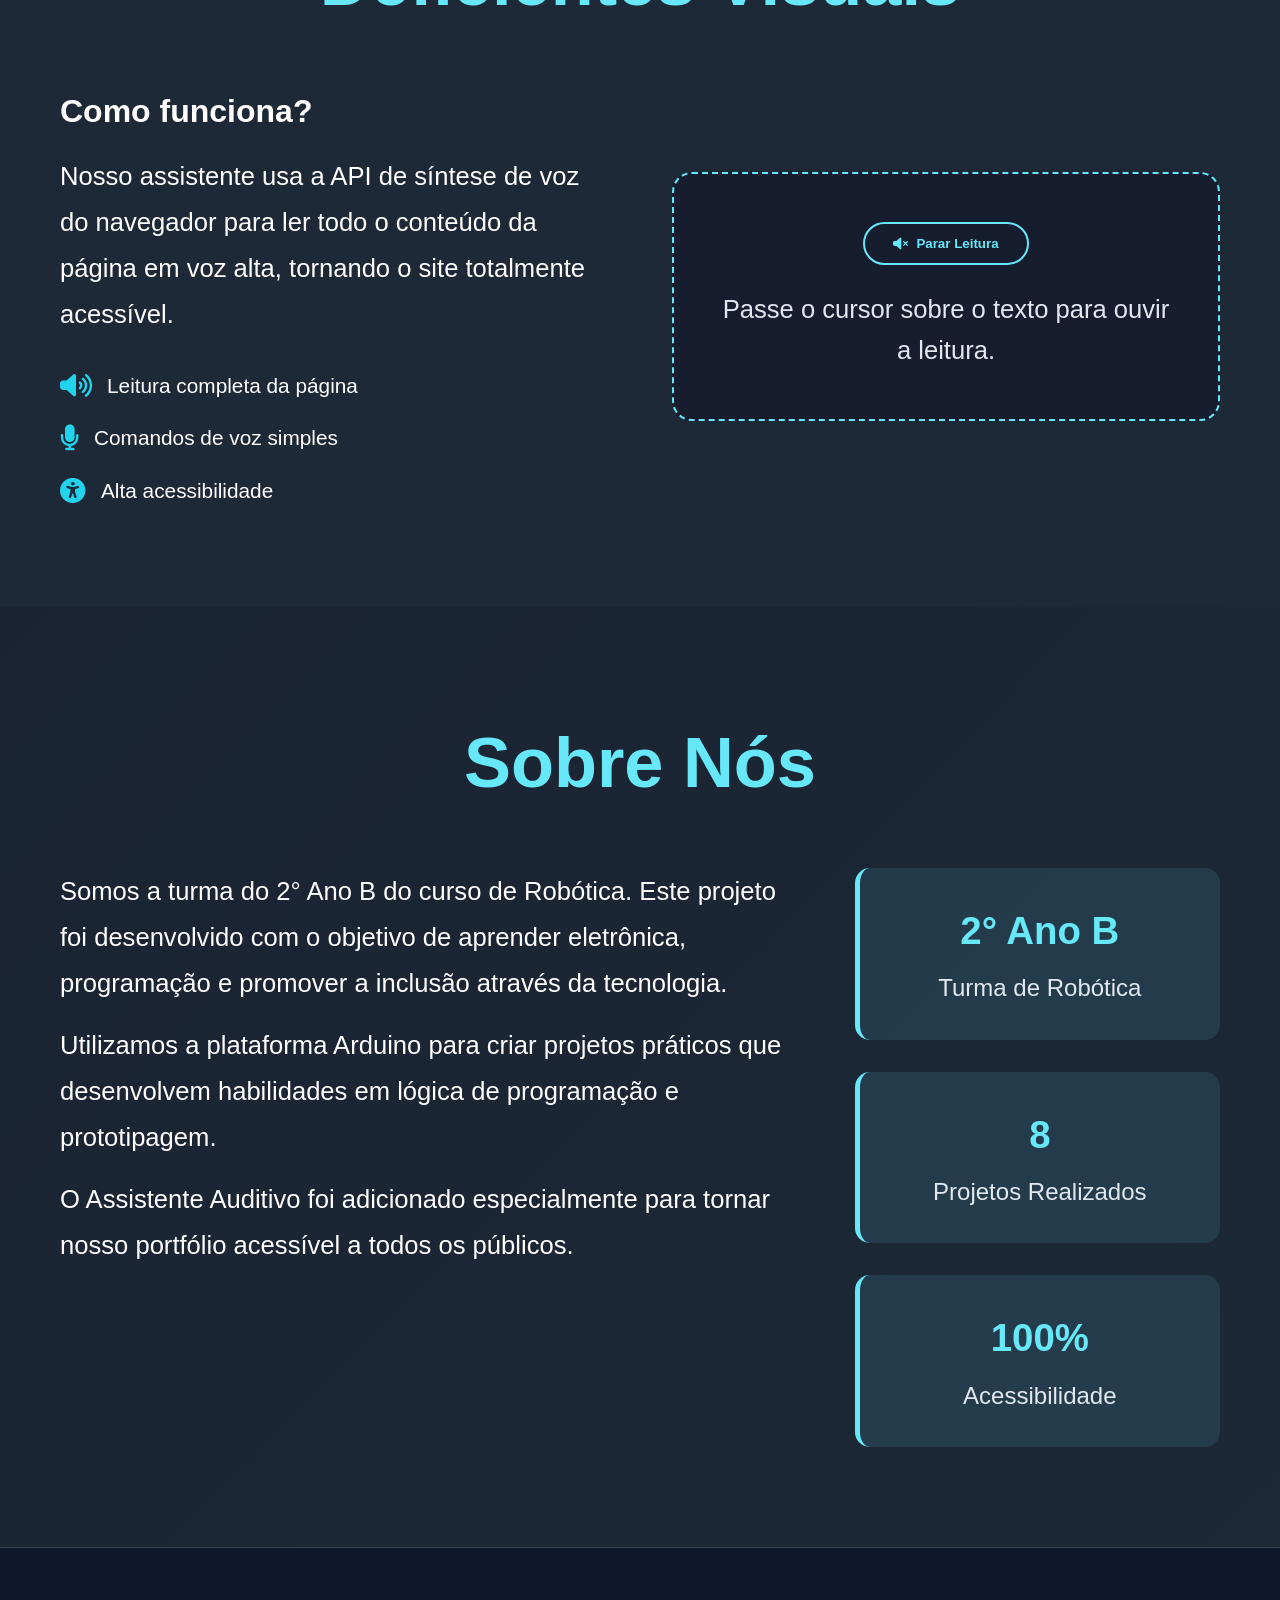
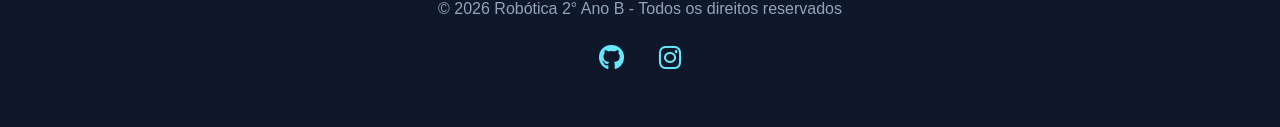
==== commit 4bfd4d4f: "Update index.html" ====
--- a/index.html
+++ b/index.html
@@ -224,7 +224,7 @@
                 <!-- Projeto 8 - Seguidor de linha -->
                 <div class="project-card">
                     <div class="card-image">
-                        <i class="fas fa-bullseye fa-5x"></i>
+                         <img src="img/seguidorlinha.gif" alt="Seguidor de linha" class="project-gif">
                     </div>
                     <div class="card-content">
                         <h3>Seguidor de linha</h3>
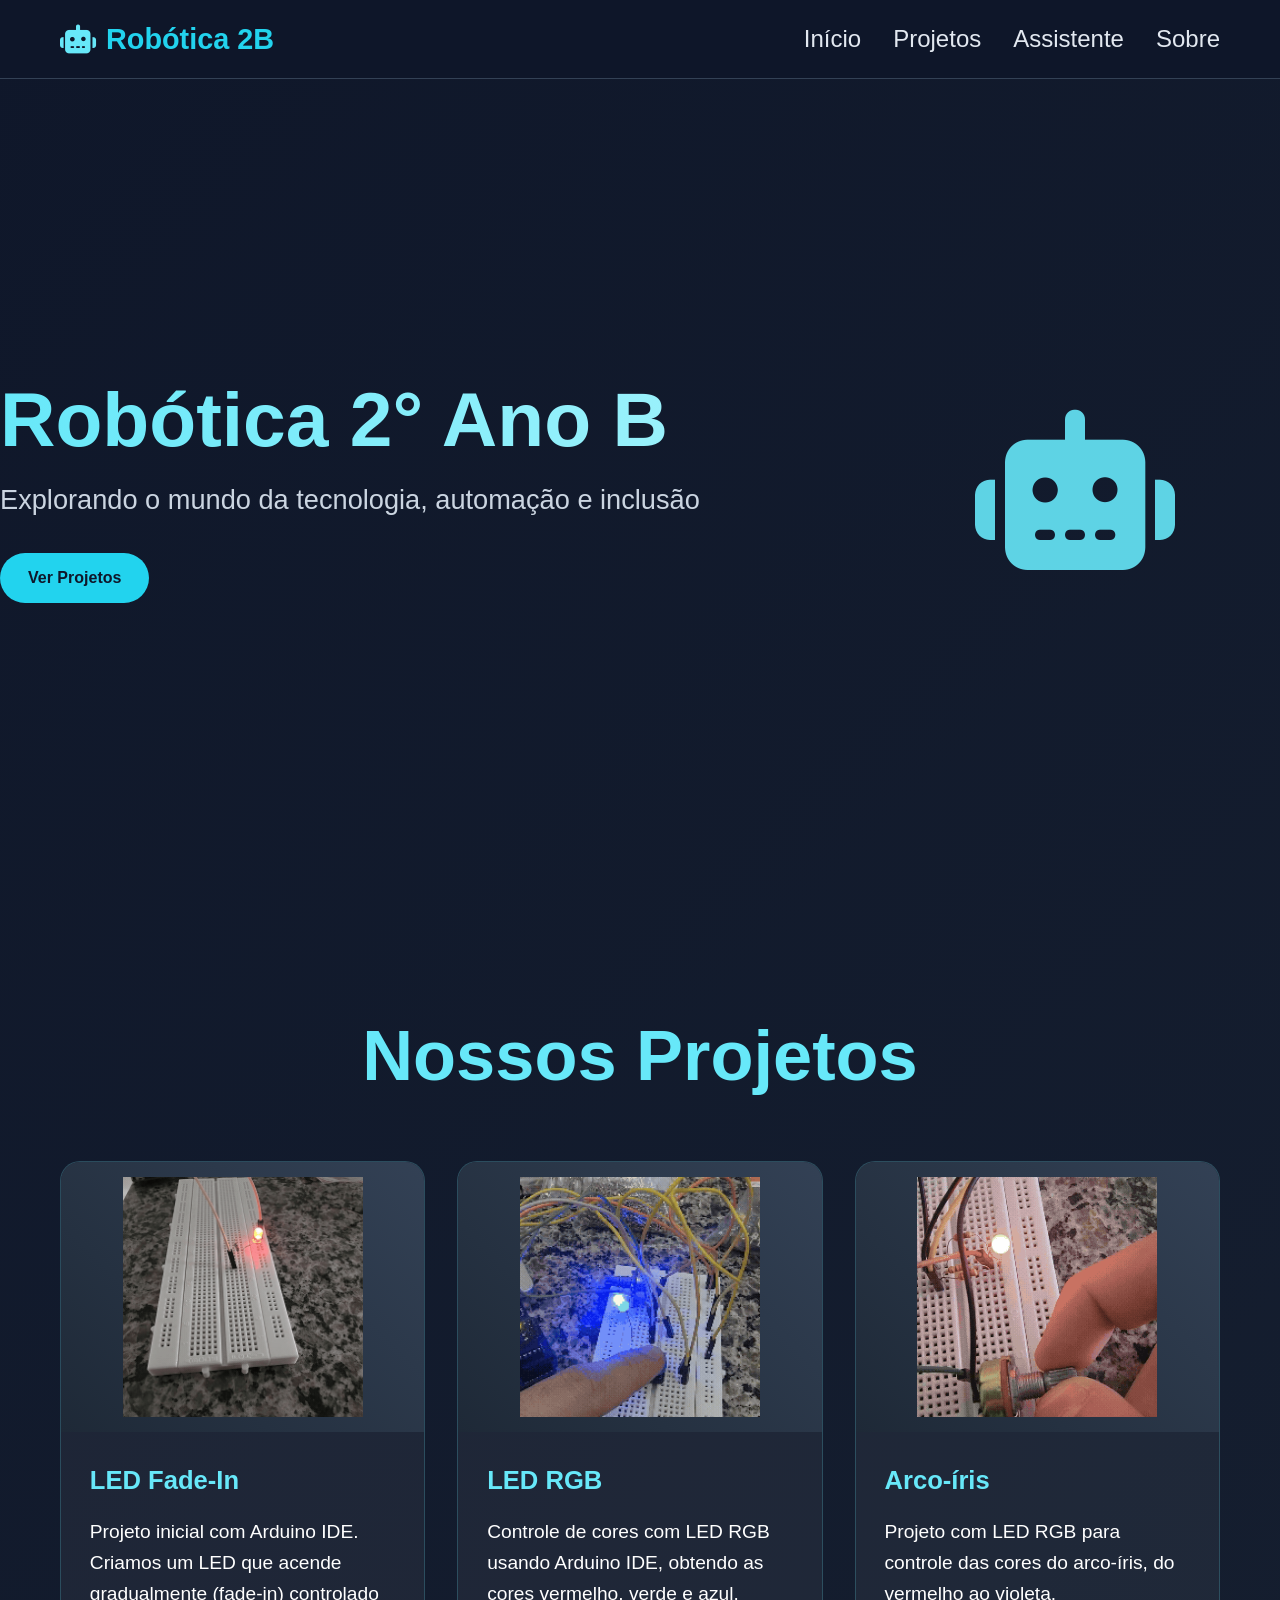
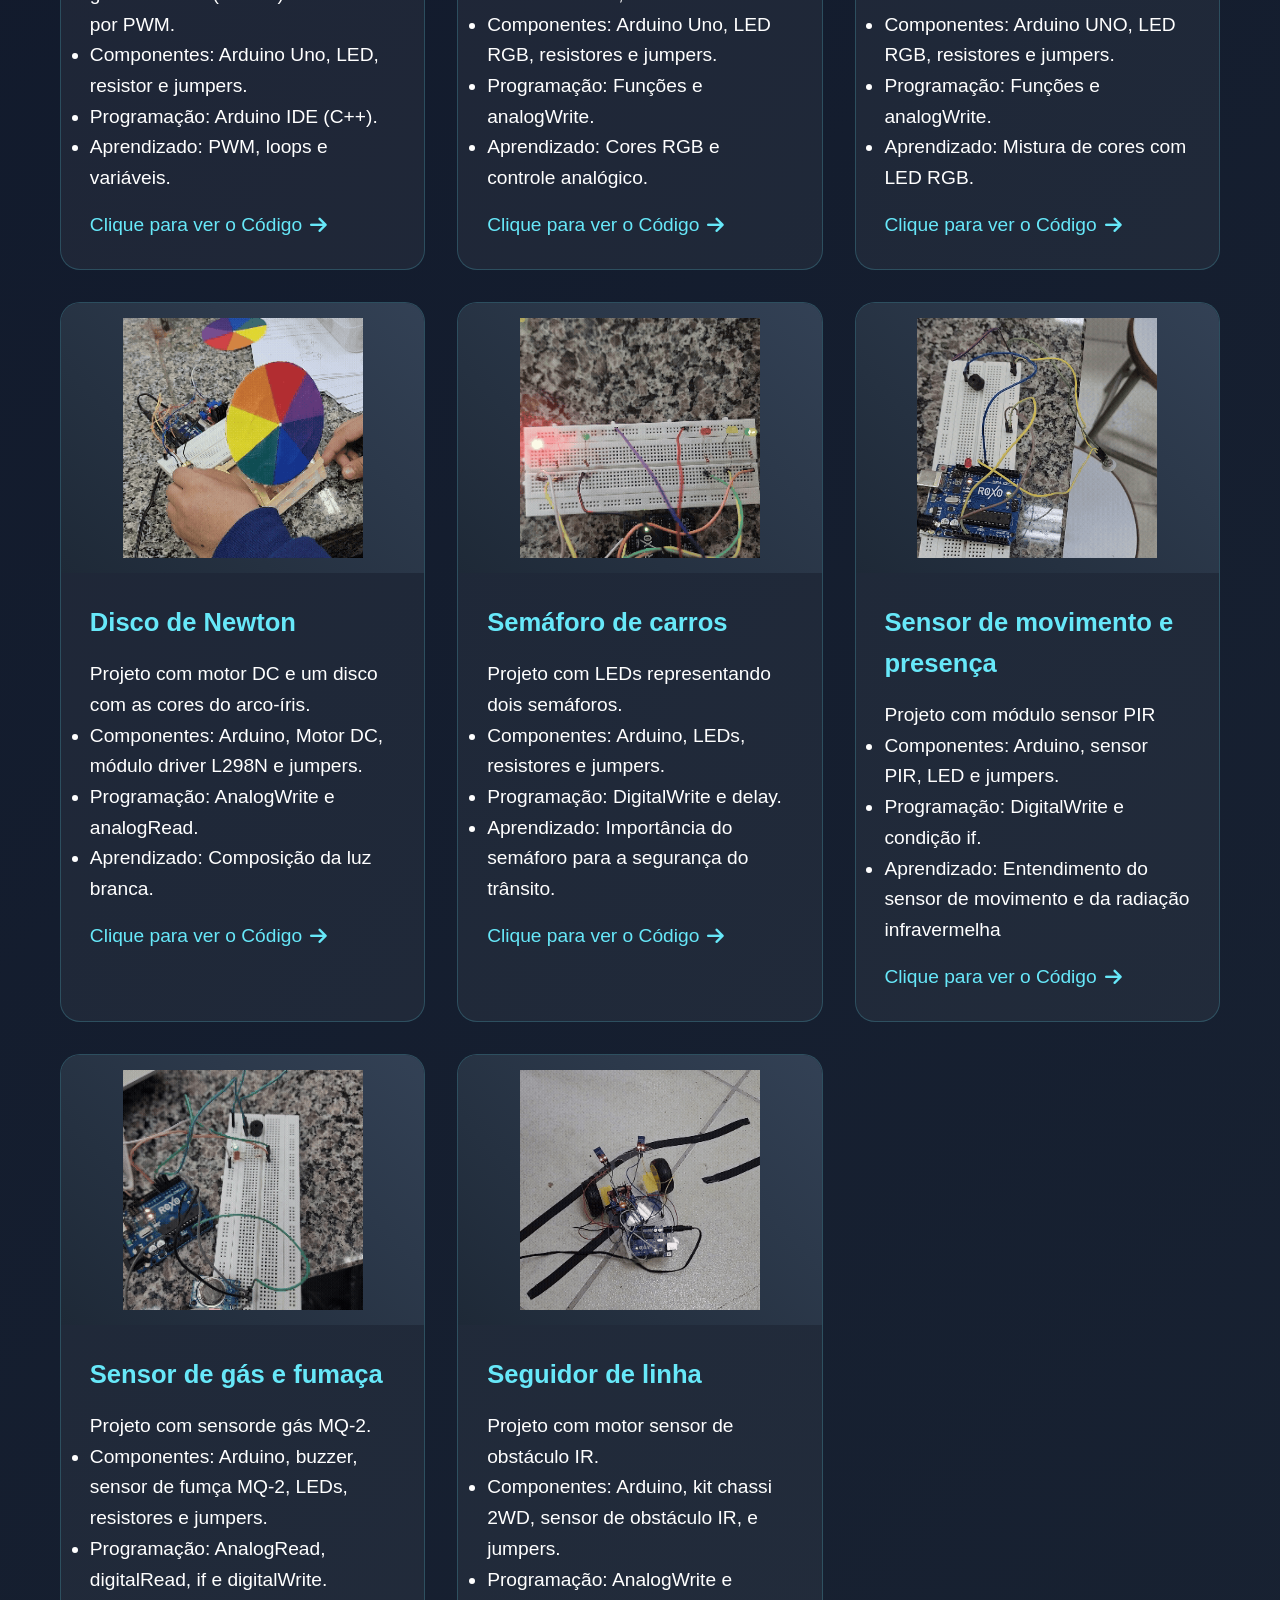
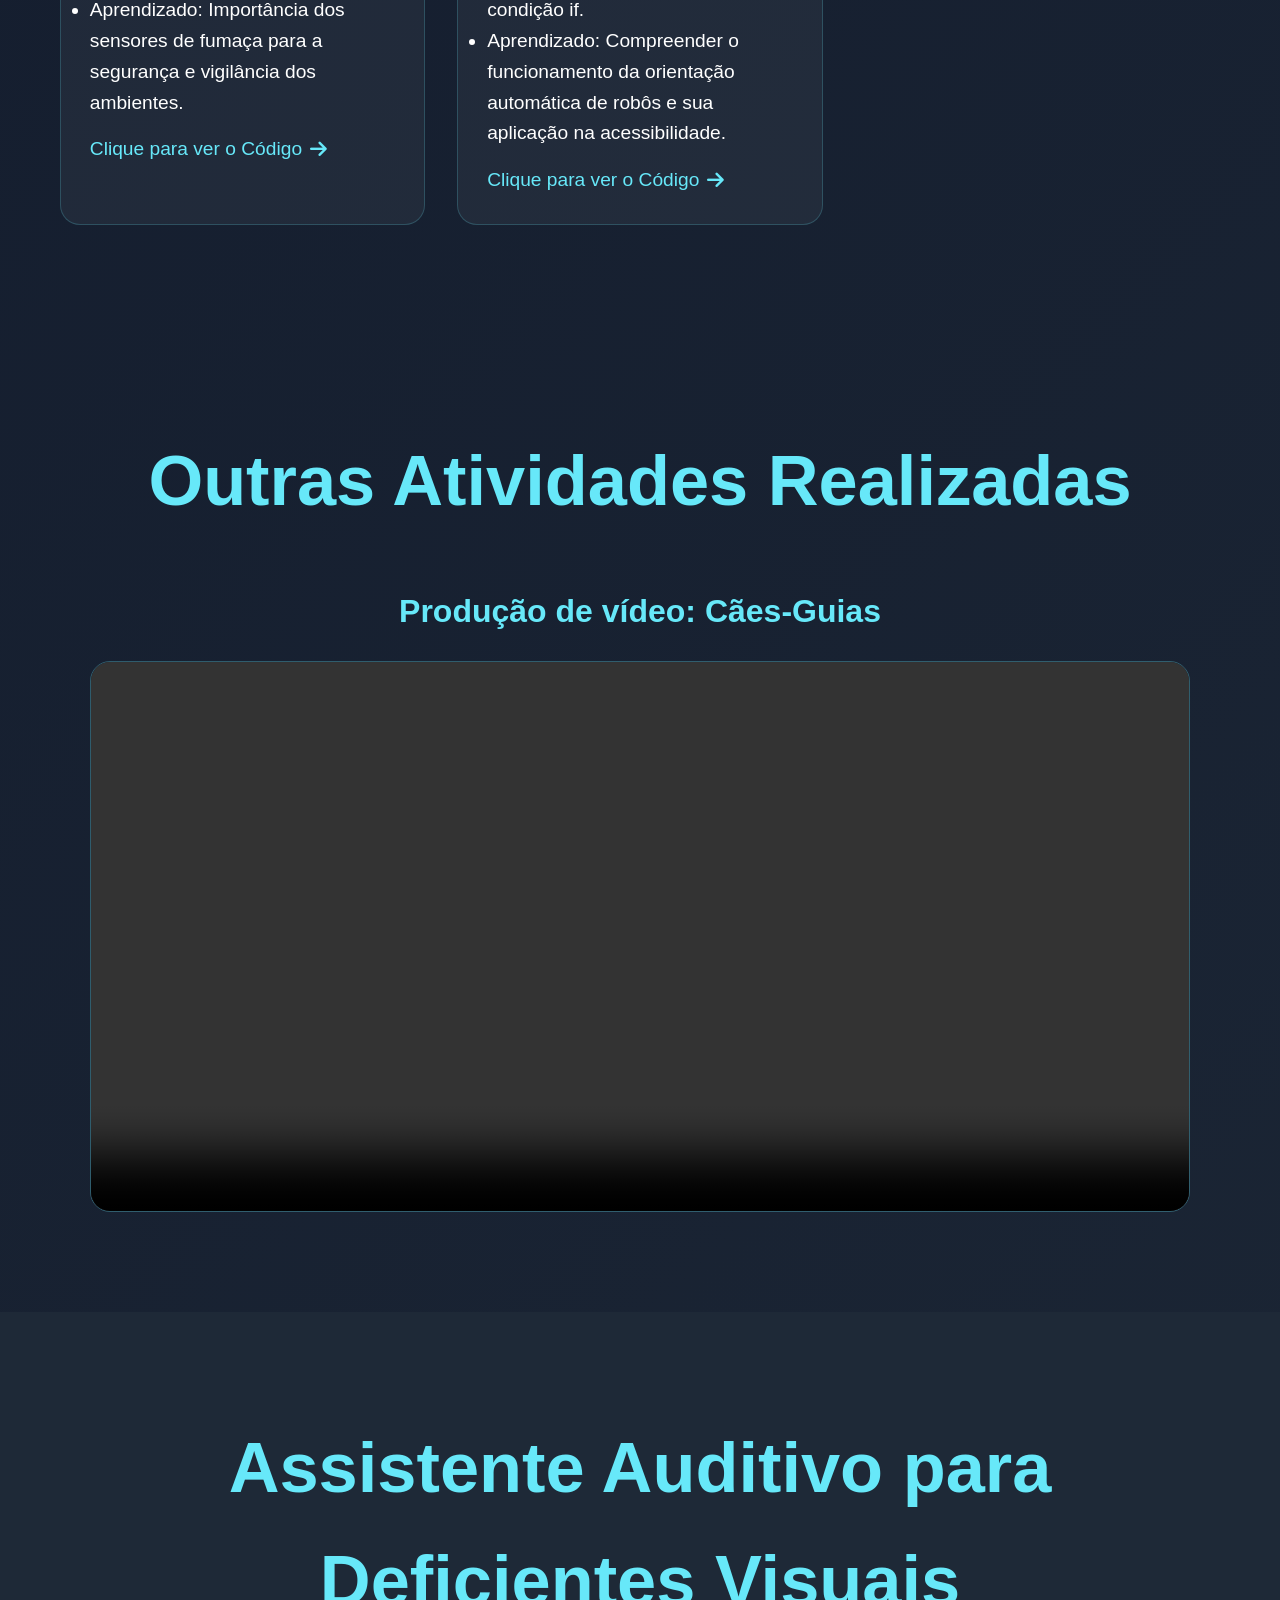
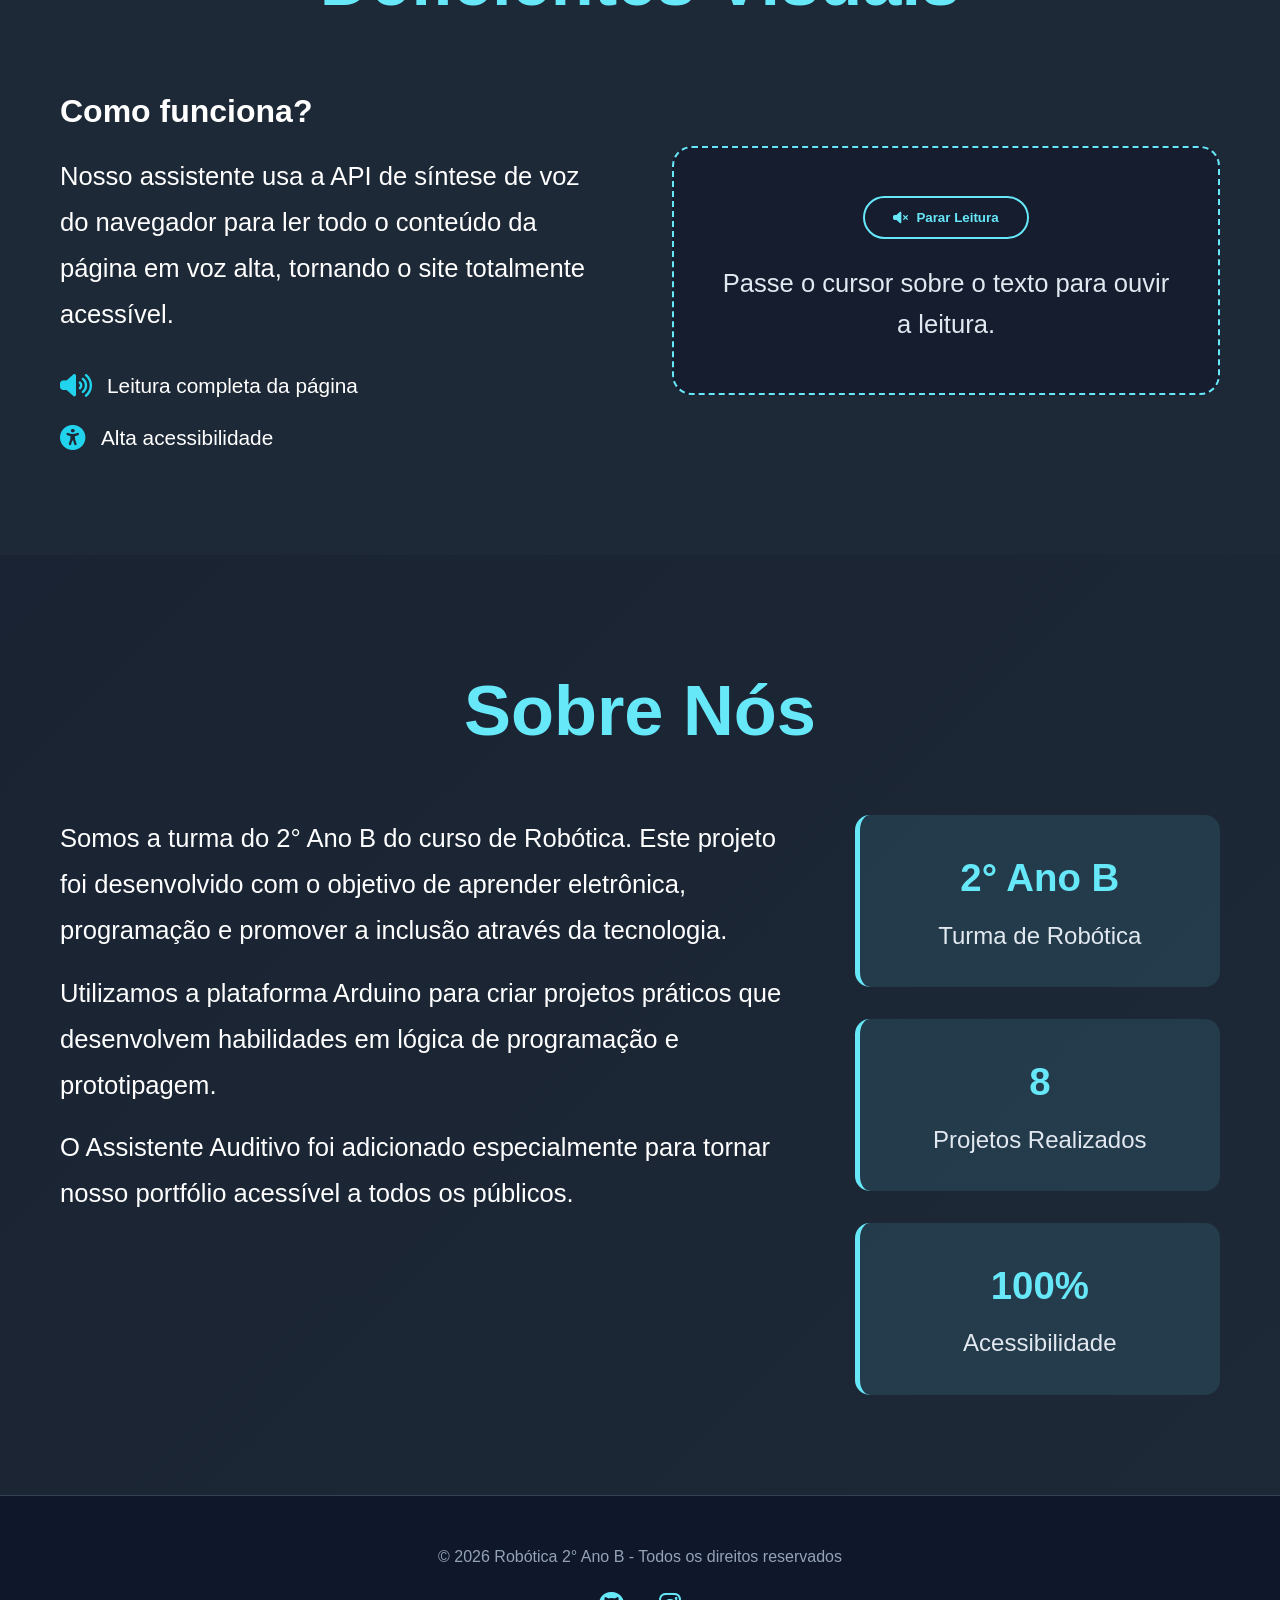
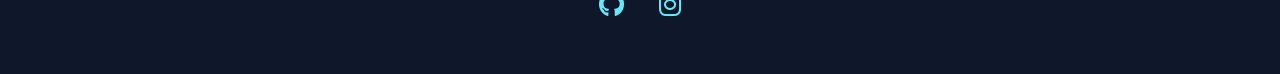
==== commit b4731b15: "Remove voice command feature from index.html Removed voice command feature from the features list." ====
--- a/index.html
+++ b/index.html
@@ -280,10 +280,7 @@
                             <i class="fas fa-volume-up"></i>
                             <span>Leitura completa da página</span>
                         </div>
-                        <div class="feature">
-                            <i class="fas fa-microphone"></i>
-                            <span>Comandos de voz simples</span>
-                        </div>
+                        
                         <div class="feature">
                             <i class="fas fa-universal-access"></i>
                             <span>Alta acessibilidade</span>
